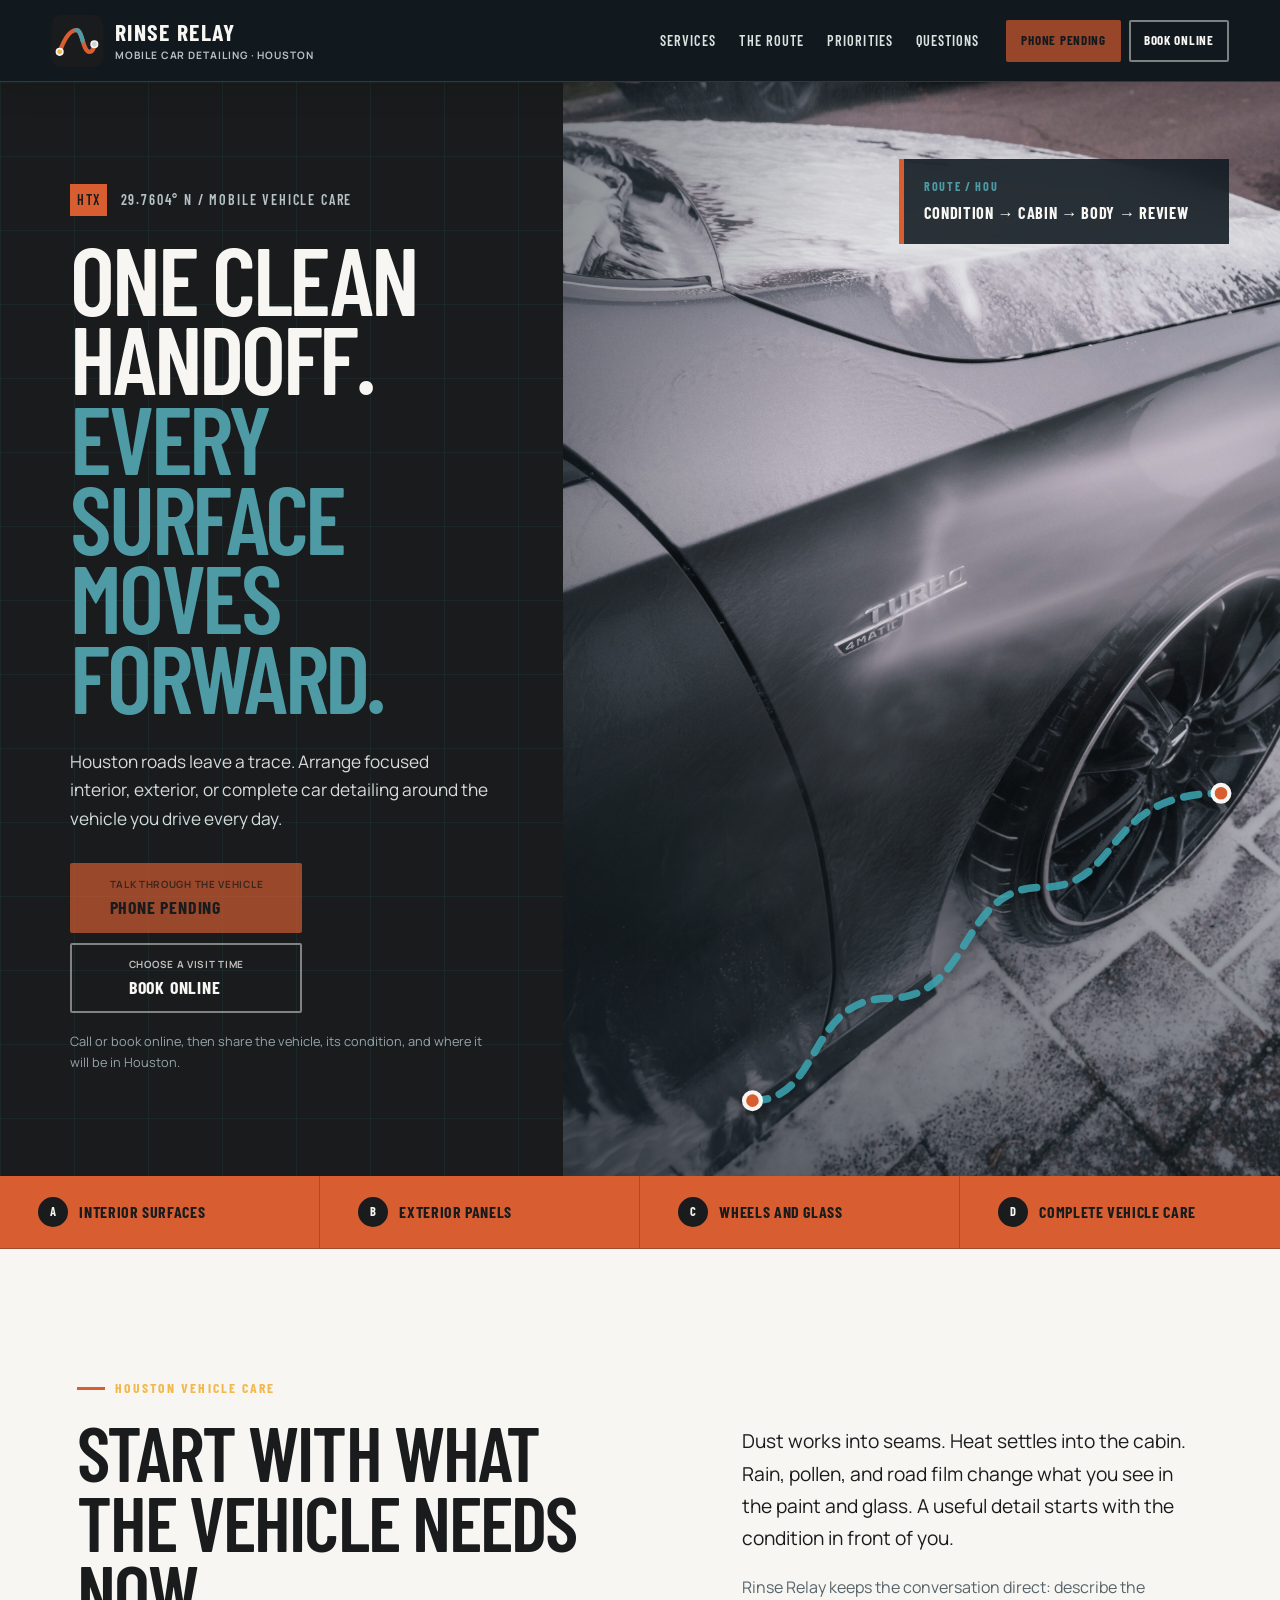
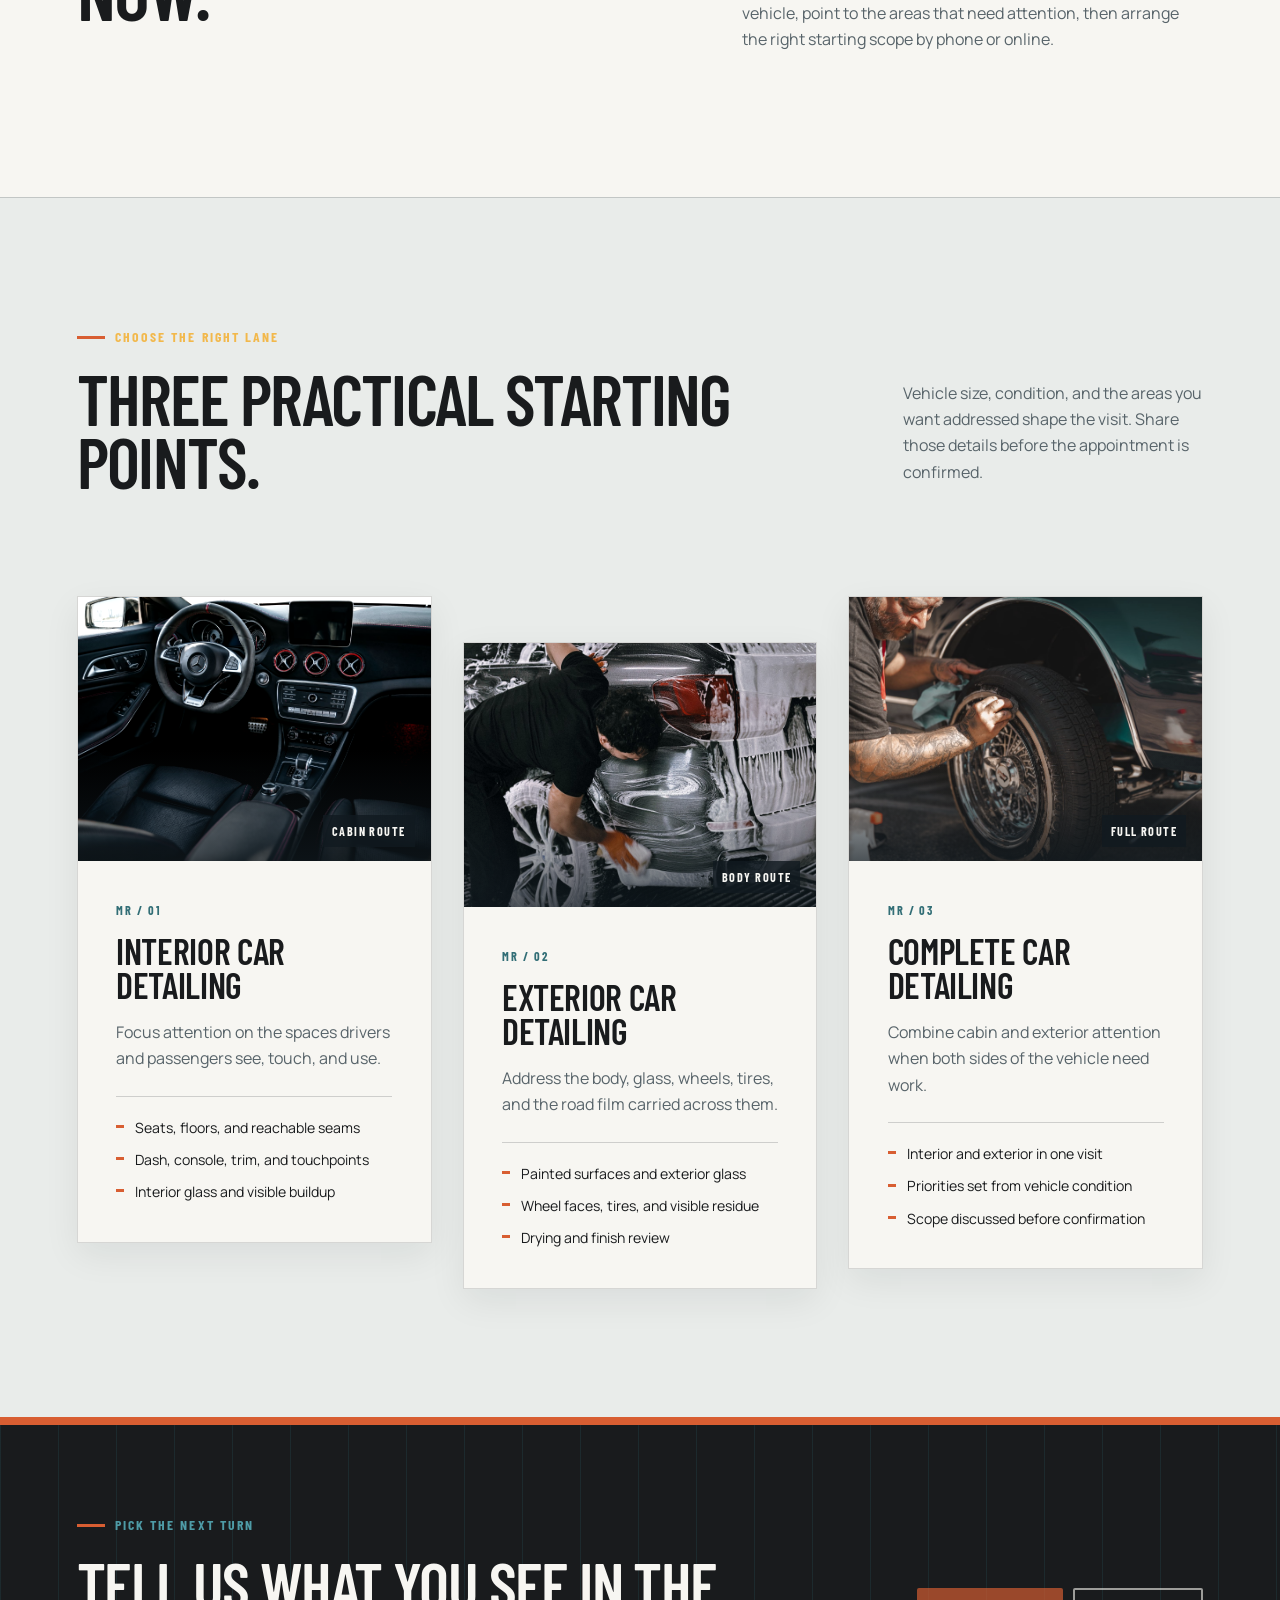
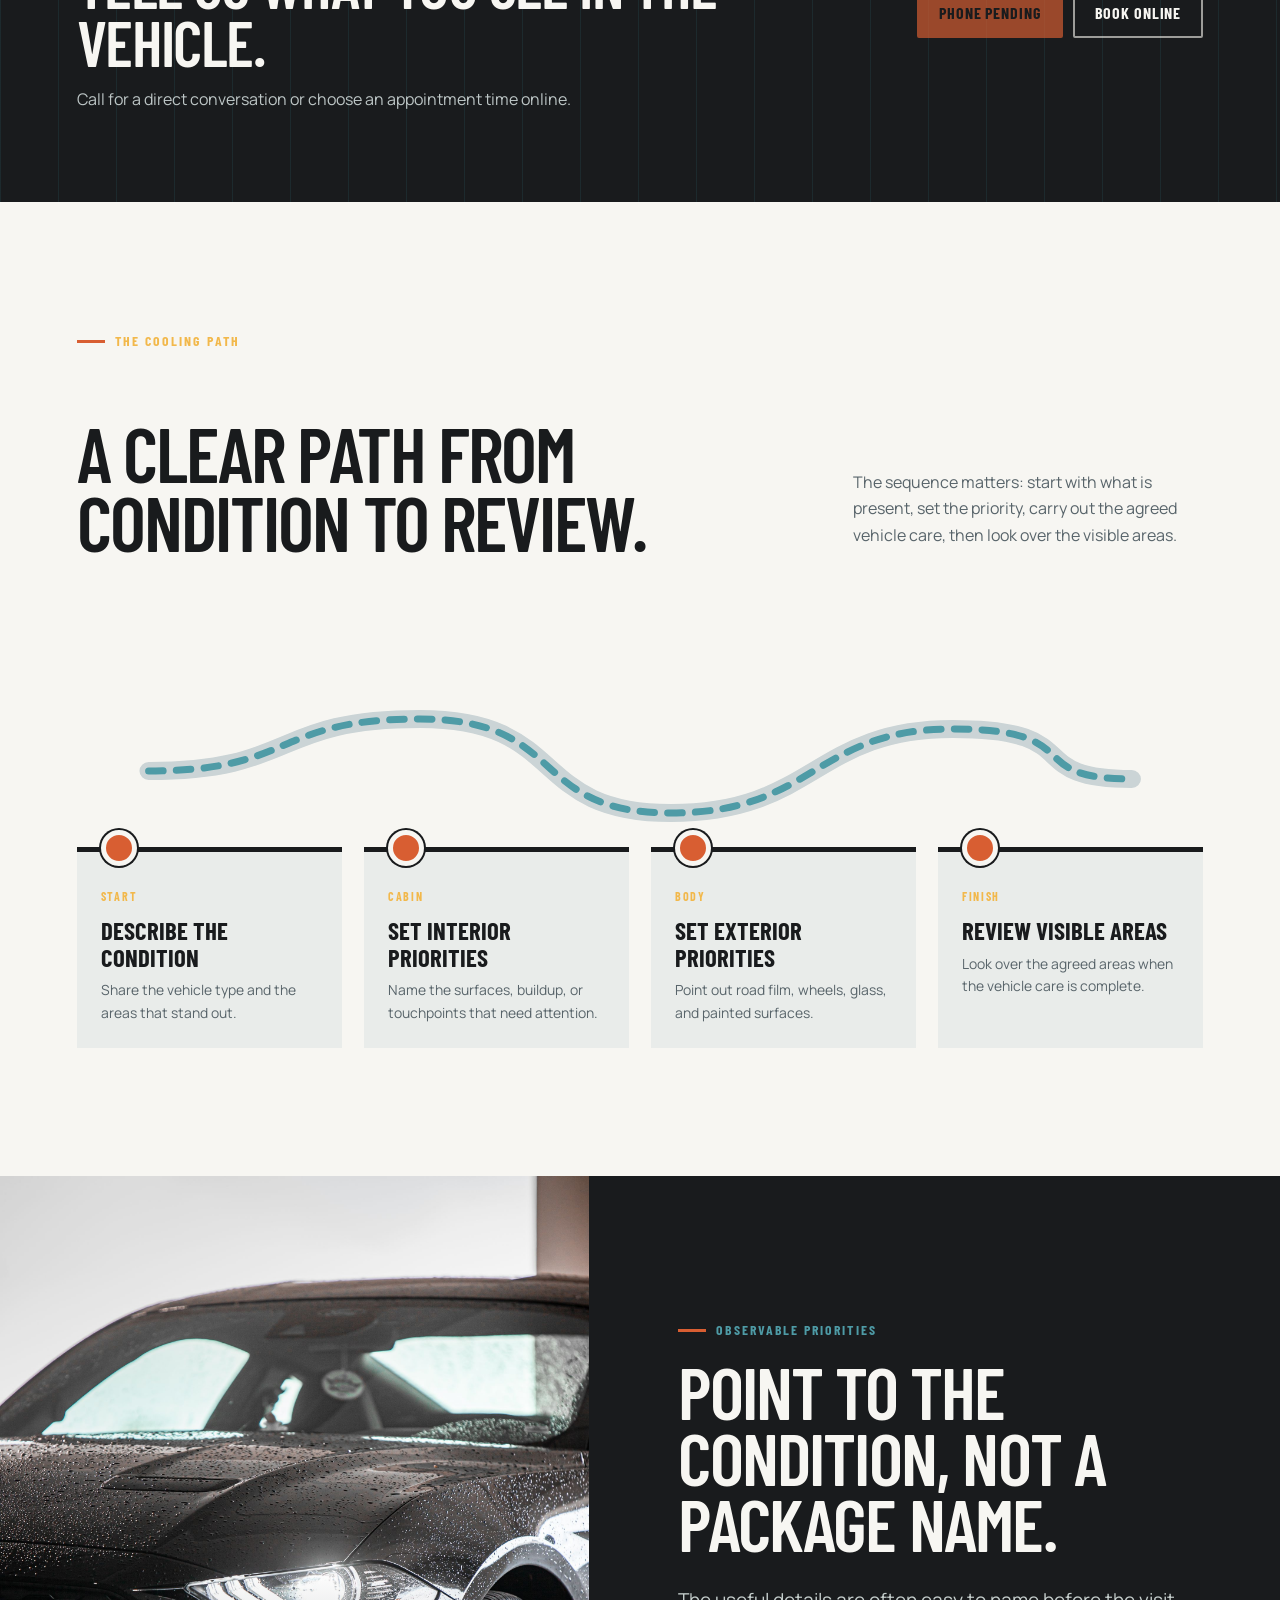
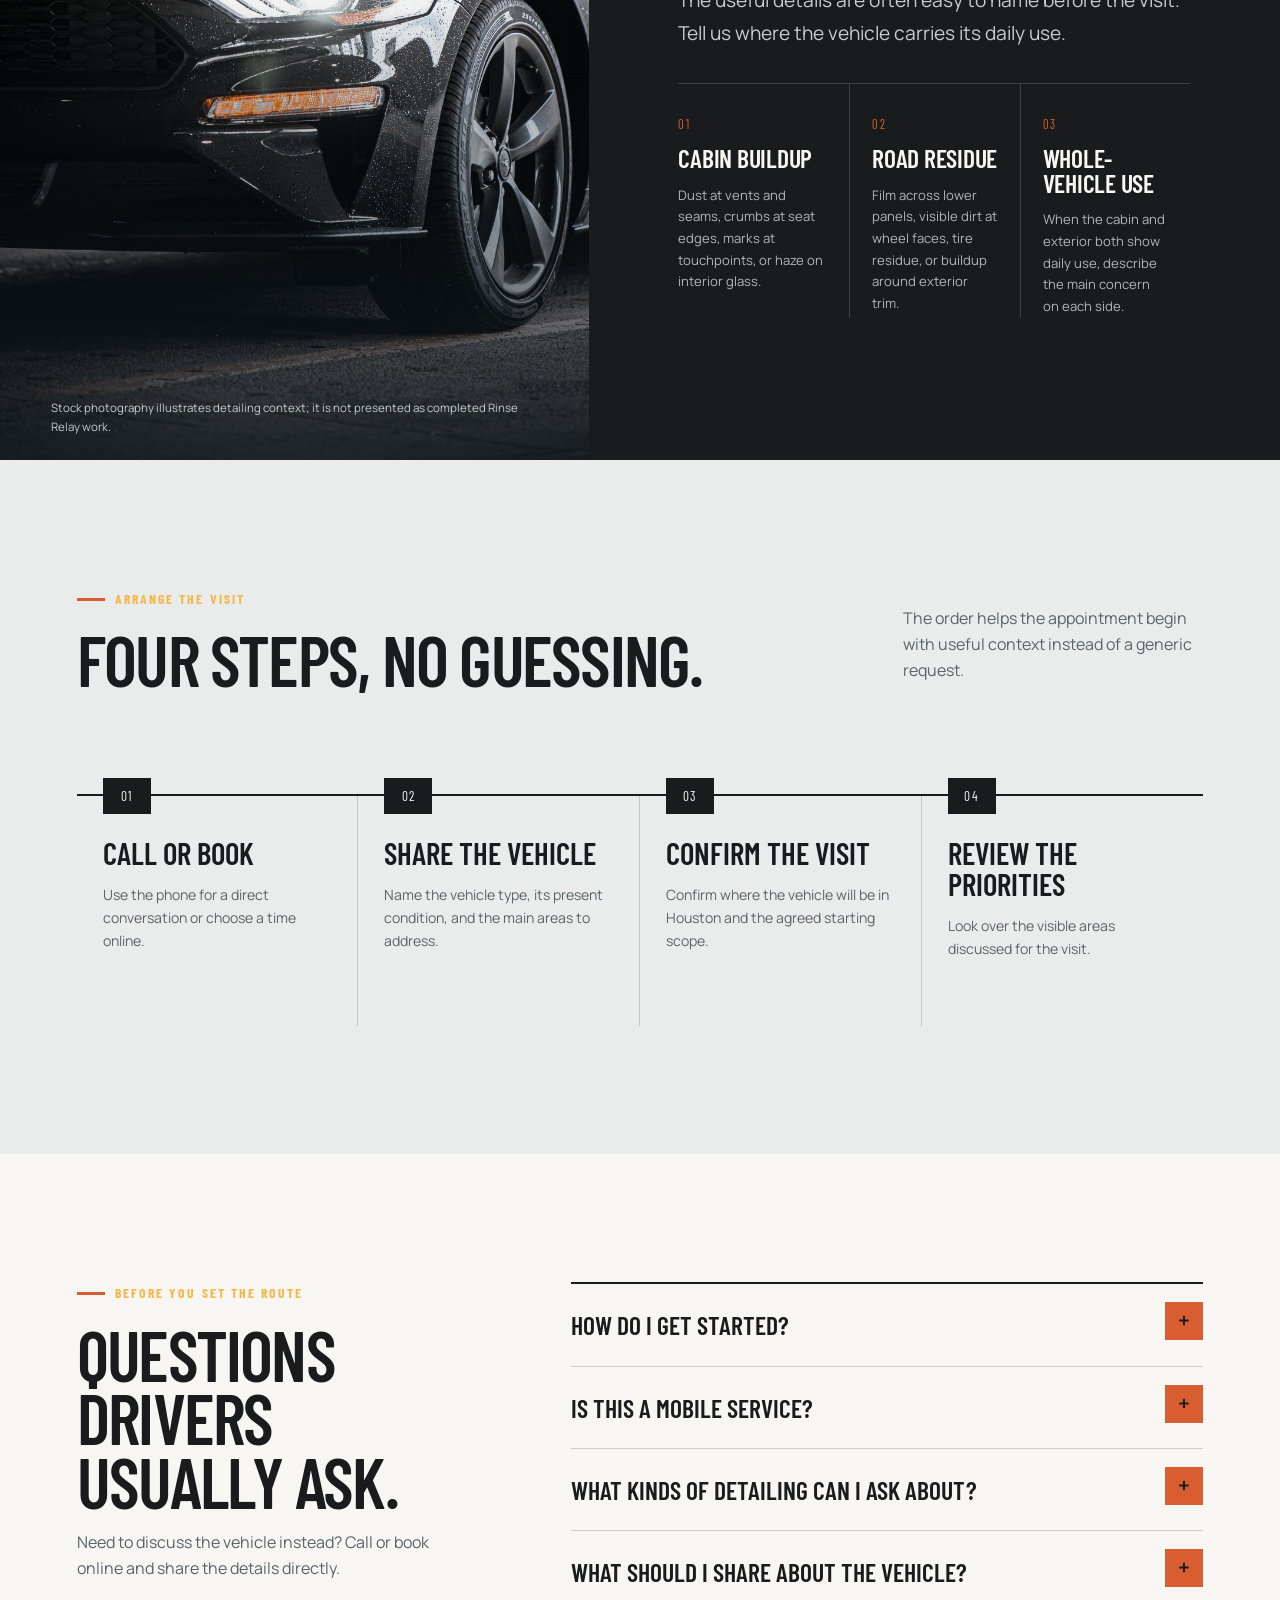
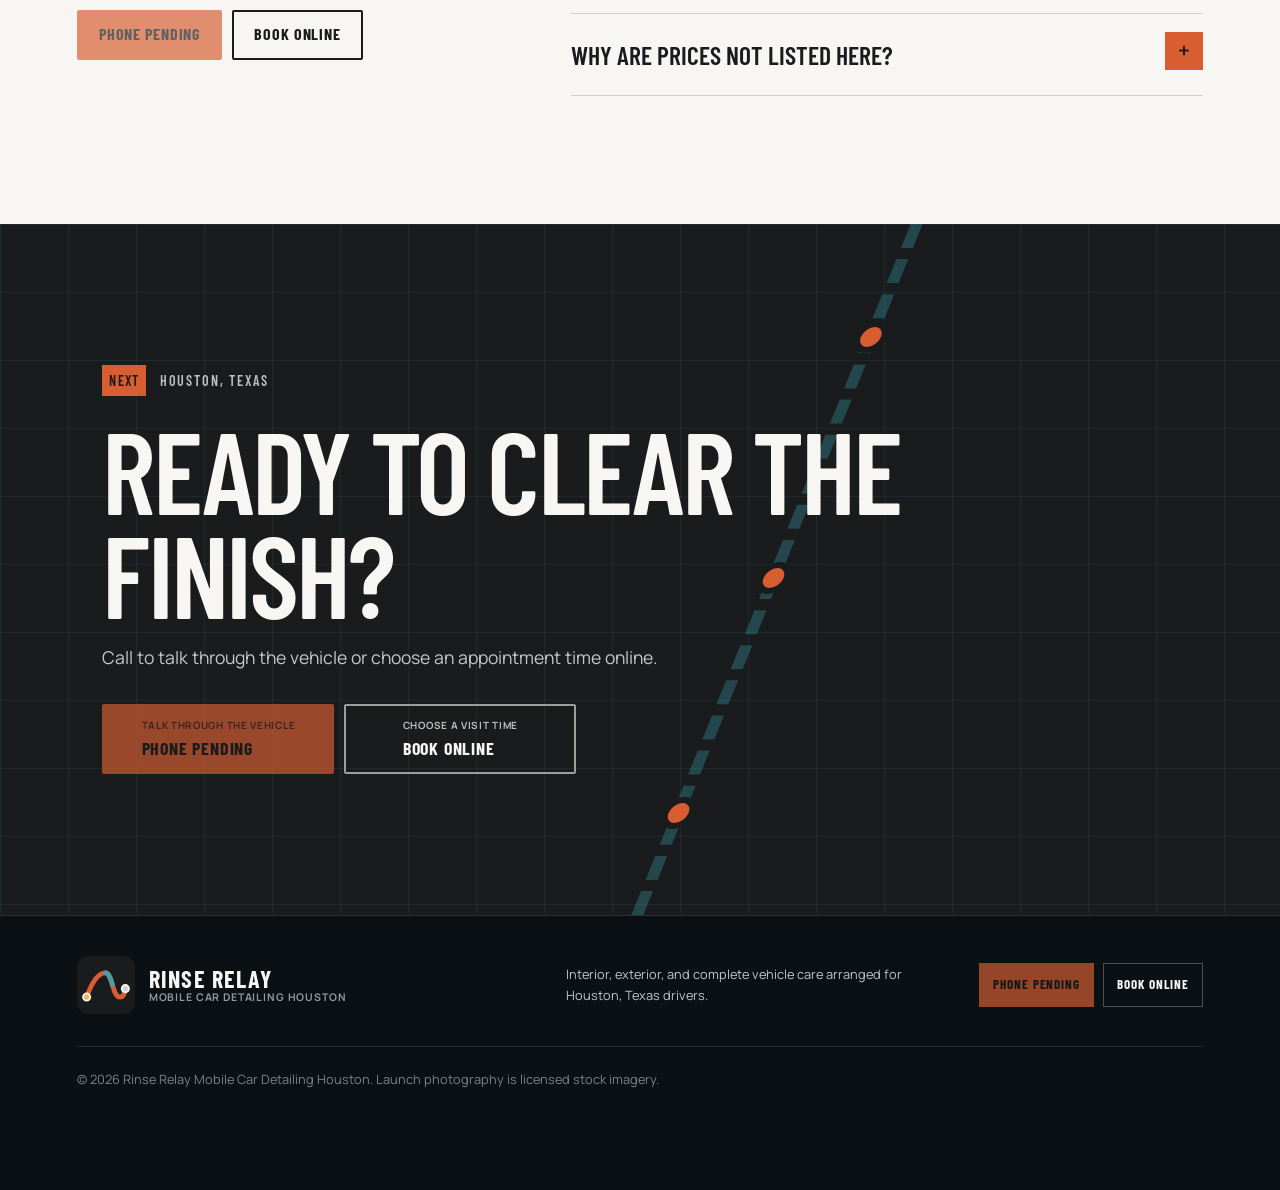
==== index.html @ 6544efab "feat: launch Rinse Relay website" ====
<!doctype html>
<html lang="en">
<head>
  <meta charset="utf-8">
  <meta name="viewport" content="width=device-width, initial-scale=1">
  <title>Rinse Relay Mobile Car Detailing Houston, TX</title>
  <meta name="description" content="Mobile car detailing in Houston, Texas for interior, exterior, and complete vehicle care. Call Rinse Relay or book an appointment online.">
  <meta name="theme-color" content="#191b1d">
  <meta property="og:title" content="Rinse Relay Mobile Car Detailing Houston">
  <meta property="og:description" content="Call or book mobile car detailing for interior, exterior, and complete vehicle care in Houston, Texas.">
  <meta property="og:type" content="website">
  <meta property="og:url" content="https://rinserelay.shop/">
  <meta property="og:image" content="https://rinserelay.shop/assets/hero-route.jpg">
  <link rel="canonical" href="https://rinserelay.shop/">
  <link rel="icon" href="/assets/favicon.svg" type="image/svg+xml">
  <link rel="preconnect" href="https://fonts.googleapis.com">
  <link rel="preconnect" href="https://fonts.gstatic.com" crossorigin>
  <link href="https://fonts.googleapis.com/css2?family=Barlow+Condensed:wght@500;600;700&family=Manrope:wght@400;500;600;700&display=swap" rel="stylesheet">
  <link rel="preload" href="/assets/hero-route.jpg" as="image">
  <link rel="stylesheet" href="/styles.css">
  <script type="application/ld+json">
  {
    "@context": "https://schema.org",
    "@type": "LocalBusiness",
    "name": "Rinse Relay Mobile Car Detailing Houston",
    "url": "https://rinserelay.shop/",
    "description": "Mobile car detailing in Houston, Texas with interior, exterior, and complete vehicle care appointments.",
    "areaServed": {
      "@type": "City",
      "name": "Houston",
      "containedInPlace": {
        "@type": "State",
        "name": "Texas"
      }
    },
    "hasOfferCatalog": {
      "@type": "OfferCatalog",
      "name": "Car detailing services",
      "itemListElement": [
        {"@type": "Offer", "itemOffered": {"@type": "Service", "name": "Interior car detailing"}},
        {"@type": "Offer", "itemOffered": {"@type": "Service", "name": "Exterior car detailing"}},
        {"@type": "Offer", "itemOffered": {"@type": "Service", "name": "Complete car detailing"}}
      ]
    }
  }
  </script>
</head>
<body>
  <a class="skip-link" href="#main">Skip to content</a>

  <header class="site-header" data-header>
    <a class="brand" href="#top" aria-label="Rinse Relay home">
      <img src="/assets/logo.svg" width="52" height="52" alt="">
      <span class="brand-words">
        <strong>Rinse Relay</strong>
        <small>Mobile Car Detailing · Houston</small>
      </span>
    </a>

    <button class="menu-toggle" type="button" aria-expanded="false" aria-controls="site-nav">
      <span class="sr-only">Open menu</span>
      <i></i><i></i><i></i>
    </button>

    <nav class="site-nav" id="site-nav" aria-label="Primary navigation">
      <a href="#services">Services</a>
      <a href="#route">The route</a>
      <a href="#priorities">Priorities</a>
      <a href="#questions">Questions</a>
      <div class="nav-actions">
        <a class="button button-call button-small" href="#contact" aria-disabled="true">Phone pending</a>
        <a class="button button-book button-small" href="https://cal.com/sumitdatta/auto-detail-service">Book online</a>
      </div>
    </nav>
  </header>

  <main id="main">
    <section class="hero" id="top">
      <div class="hero-copy">
        <p class="coordinate"><span>HTX</span> 29.7604° N / Mobile vehicle care</p>
        <h1>One clean handoff. <em>Every surface moves forward.</em></h1>
        <p class="hero-lede">Houston roads leave a trace. Arrange focused interior, exterior, or complete car detailing around the vehicle you drive every day.</p>
        <div class="action-pair hero-actions">
          <a class="button button-call button-large" href="#contact" aria-disabled="true">
            <span>Talk through the vehicle</span>
            <strong>Phone pending</strong>
          </a>
          <a class="button button-book button-large" href="https://cal.com/sumitdatta/auto-detail-service">
            <span>Choose a visit time</span>
            <strong>Book online</strong>
          </a>
        </div>
        <p class="microcopy">Call or book online, then share the vehicle, its condition, and where it will be in Houston.</p>
      </div>

      <div class="hero-image" role="img" aria-label="A vehicle covered in foam during an exterior wash">
        <div class="hero-image-scrim"></div>
        <div class="hero-map-card" aria-hidden="true">
          <span>ROUTE / HOU</span>
          <strong>Condition → Cabin → Body → Review</strong>
        </div>
        <svg class="hero-route-line" viewBox="0 0 700 560" aria-hidden="true">
          <path d="M72 470 C156 470 136 348 235 348 S318 216 416 216 S487 104 630 104"/>
          <circle cx="72" cy="470" r="10"/>
          <circle cx="630" cy="104" r="10"/>
        </svg>
      </div>
    </section>

    <section class="road-strip" aria-label="Service focus">
      <p><span>A</span> Interior surfaces</p>
      <p><span>B</span> Exterior panels</p>
      <p><span>C</span> Wheels and glass</p>
      <p><span>D</span> Complete vehicle care</p>
    </section>

    <section class="section intro" aria-labelledby="intro-title">
      <div class="section-label">Houston vehicle care</div>
      <div class="intro-grid">
        <h2 id="intro-title">Start with what the vehicle needs now.</h2>
        <div class="intro-copy">
          <p class="lead">Dust works into seams. Heat settles into the cabin. Rain, pollen, and road film change what you see in the paint and glass. A useful detail starts with the condition in front of you.</p>
          <p>Rinse Relay keeps the conversation direct: describe the vehicle, point to the areas that need attention, then arrange the right starting scope by phone or online.</p>
        </div>
      </div>
    </section>

    <section class="section services" id="services" aria-labelledby="services-title">
      <div class="section-heading">
        <div>
          <p class="section-kicker">Choose the right lane</p>
          <h2 id="services-title">Three practical starting points.</h2>
        </div>
        <p>Vehicle size, condition, and the areas you want addressed shape the visit. Share those details before the appointment is confirmed.</p>
      </div>

      <div class="service-grid">
        <article class="service-card">
          <div class="service-photo">
            <img src="/assets/service-interior.jpg" alt="A vehicle interior receiving careful surface cleaning" loading="lazy">
            <span>Cabin route</span>
          </div>
          <div class="service-content">
            <p class="service-code">MR / 01</p>
            <h3>Interior car detailing</h3>
            <p>Focus attention on the spaces drivers and passengers see, touch, and use.</p>
            <ul>
              <li>Seats, floors, and reachable seams</li>
              <li>Dash, console, trim, and touchpoints</li>
              <li>Interior glass and visible buildup</li>
            </ul>
          </div>
        </article>

        <article class="service-card service-card-offset">
          <div class="service-photo">
            <img src="/assets/service-foam.jpg" alt="A dark car covered with wash foam" loading="lazy">
            <span>Body route</span>
          </div>
          <div class="service-content">
            <p class="service-code">MR / 02</p>
            <h3>Exterior car detailing</h3>
            <p>Address the body, glass, wheels, tires, and the road film carried across them.</p>
            <ul>
              <li>Painted surfaces and exterior glass</li>
              <li>Wheel faces, tires, and visible residue</li>
              <li>Drying and finish review</li>
            </ul>
          </div>
        </article>

        <article class="service-card">
          <div class="service-photo">
            <img src="/assets/service-wheel.jpg" alt="A vehicle wheel covered with cleaning foam" loading="lazy">
            <span>Full route</span>
          </div>
          <div class="service-content">
            <p class="service-code">MR / 03</p>
            <h3>Complete car detailing</h3>
            <p>Combine cabin and exterior attention when both sides of the vehicle need work.</p>
            <ul>
              <li>Interior and exterior in one visit</li>
              <li>Priorities set from vehicle condition</li>
              <li>Scope discussed before confirmation</li>
            </ul>
          </div>
        </article>
      </div>
    </section>

    <section class="route-callout" aria-label="Contact Rinse Relay">
      <div>
        <p class="section-kicker">Pick the next turn</p>
        <h2>Tell us what you see in the vehicle.</h2>
        <p>Call for a direct conversation or choose an appointment time online.</p>
      </div>
      <div class="action-pair">
        <a class="button button-call" href="#contact" aria-disabled="true">Phone pending</a>
        <a class="button button-book button-book-light" href="https://cal.com/sumitdatta/auto-detail-service">Book online</a>
      </div>
    </section>

    <section class="section route-section" id="route" aria-labelledby="route-title">
      <div class="route-intro">
        <p class="section-kicker">The cooling path</p>
        <h2 id="route-title">A clear path from condition to review.</h2>
        <p>The sequence matters: start with what is present, set the priority, carry out the agreed vehicle care, then look over the visible areas.</p>
      </div>

      <div class="route-map">
        <svg viewBox="0 0 1100 190" preserveAspectRatio="none" aria-hidden="true">
          <path class="route-base" d="M70 100 C215 100 190 48 335 48 S440 142 580 142 S720 58 855 58 S920 108 1030 108"/>
          <path class="route-progress" d="M70 100 C215 100 190 48 335 48 S440 142 580 142 S720 58 855 58 S920 108 1030 108"/>
        </svg>
        <ol class="waypoints">
          <li>
            <span>Start</span>
            <strong>Describe the condition</strong>
            <p>Share the vehicle type and the areas that stand out.</p>
          </li>
          <li>
            <span>Cabin</span>
            <strong>Set interior priorities</strong>
            <p>Name the surfaces, buildup, or touchpoints that need attention.</p>
          </li>
          <li>
            <span>Body</span>
            <strong>Set exterior priorities</strong>
            <p>Point out road film, wheels, glass, and painted surfaces.</p>
          </li>
          <li>
            <span>Finish</span>
            <strong>Review visible areas</strong>
            <p>Look over the agreed areas when the vehicle care is complete.</p>
          </li>
        </ol>
      </div>
    </section>

    <section class="priorities" id="priorities" aria-labelledby="priorities-title">
      <div class="priority-image">
        <img src="/assets/detail-wet-paint.jpg" alt="Water droplets reflecting light on dark vehicle paint" loading="lazy">
        <p>Stock photography illustrates detailing context; it is not presented as completed Rinse Relay work.</p>
      </div>
      <div class="priority-copy">
        <p class="section-kicker">Observable priorities</p>
        <h2 id="priorities-title">Point to the condition, not a package name.</h2>
        <p class="lead">The useful details are often easy to name before the visit. Tell us where the vehicle carries its daily use.</p>
        <div class="priority-list">
          <article>
            <span>01</span>
            <h3>Cabin buildup</h3>
            <p>Dust at vents and seams, crumbs at seat edges, marks at touchpoints, or haze on interior glass.</p>
          </article>
          <article>
            <span>02</span>
            <h3>Road residue</h3>
            <p>Film across lower panels, visible dirt at wheel faces, tire residue, or buildup around exterior trim.</p>
          </article>
          <article>
            <span>03</span>
            <h3>Whole-vehicle use</h3>
            <p>When the cabin and exterior both show daily use, describe the main concern on each side.</p>
          </article>
        </div>
      </div>
    </section>

    <section class="section process" aria-labelledby="process-title">
      <div class="section-heading">
        <div>
          <p class="section-kicker">Arrange the visit</p>
          <h2 id="process-title">Four steps, no guessing.</h2>
        </div>
        <p>The order helps the appointment begin with useful context instead of a generic request.</p>
      </div>
      <ol class="process-grid">
        <li><span>Call or book</span><p>Use the phone for a direct conversation or choose a time online.</p></li>
        <li><span>Share the vehicle</span><p>Name the vehicle type, its present condition, and the main areas to address.</p></li>
        <li><span>Confirm the visit</span><p>Confirm where the vehicle will be in Houston and the agreed starting scope.</p></li>
        <li><span>Review the priorities</span><p>Look over the visible areas discussed for the visit.</p></li>
      </ol>
    </section>

    <section class="section questions" id="questions" aria-labelledby="questions-title">
      <div class="questions-intro">
        <p class="section-kicker">Before you set the route</p>
        <h2 id="questions-title">Questions drivers usually ask.</h2>
        <p>Need to discuss the vehicle instead? Call or book online and share the details directly.</p>
        <div class="action-pair questions-actions">
          <a class="button button-call" href="#contact" aria-disabled="true">Phone pending</a>
          <a class="button button-book button-book-dark" href="https://cal.com/sumitdatta/auto-detail-service">Book online</a>
        </div>
      </div>
      <div class="faq-list">
        <details>
          <summary>How do I get started?</summary>
          <p>Phone pending or book online. Share the vehicle type, its condition, the areas that need attention, and where it will be in Houston.</p>
        </details>
        <details>
          <summary>Is this a mobile service?</summary>
          <p>Yes. Rinse Relay is built around mobile car detailing in Houston. Confirm the location and visit details when you call or book.</p>
        </details>
        <details>
          <summary>What kinds of detailing can I ask about?</summary>
          <p>Start with interior, exterior, or complete car detailing. The vehicle size, condition, and visible priorities help shape the scope.</p>
        </details>
        <details>
          <summary>What should I share about the vehicle?</summary>
          <p>Share the vehicle type, what you can see now, any areas that need focused attention, and where the vehicle will be for the visit.</p>
        </details>
        <details>
          <summary>Why are prices not listed here?</summary>
          <p>Vehicle size, condition, and the requested scope vary. Discuss the vehicle by phone or through the booking path before the visit is confirmed.</p>
        </details>
      </div>
    </section>

    <section class="final-cta" id="contact">
      <div class="final-route-mark" aria-hidden="true">
        <span></span><span></span><span></span>
      </div>
      <p class="coordinate"><span>NEXT</span> Houston, Texas</p>
      <h2>Ready to clear the finish?</h2>
      <p>Call to talk through the vehicle or choose an appointment time online.</p>
      <div class="action-pair final-actions">
        <a class="button button-call button-large" href="#contact" aria-disabled="true">
          <span>Talk through the vehicle</span>
          <strong>Phone pending</strong>
        </a>
        <a class="button button-book button-book-light button-large" href="https://cal.com/sumitdatta/auto-detail-service">
          <span>Choose a visit time</span>
          <strong>Book online</strong>
        </a>
      </div>
    </section>
  </main>

  <footer class="site-footer">
    <div class="footer-brand">
      <img src="/assets/logo.svg" width="58" height="58" alt="">
      <div><strong>Rinse Relay</strong><span>Mobile Car Detailing Houston</span></div>
    </div>
    <p>Interior, exterior, and complete vehicle care arranged for Houston, Texas drivers.</p>
    <div class="footer-actions">
      <a href="#contact" aria-disabled="true">Phone pending</a>
      <a href="https://cal.com/sumitdatta/auto-detail-service">Book online</a>
    </div>
    <p class="footer-fine">© <span data-year>2026</span> Rinse Relay Mobile Car Detailing Houston. Launch photography is licensed stock imagery.</p>
  </footer>

  <div class="mobile-action-bar" aria-label="Contact options">
    <a href="#contact" aria-disabled="true"><span>Call</span><strong>Phone pending</strong></a>
    <a href="https://cal.com/sumitdatta/auto-detail-service"><span>Schedule</span><strong>Book online</strong></a>
  </div>

  <script src="/script.js" defer></script>
</body>
</html>
---- styles.css ----
:root {
  --asphalt: #111a20;
  --asphalt-2: #1b2830;
  --rain: #3ca6b3;
  --rain-deep: #237985;
  --lane: #f5f3ed;
  --concrete: #d6d7d1;
  --concrete-light: #e8e8e2;
  --signal: #f2a900;
  --signal-dark: #b87700;
  --tail: #7a2738;
  --white: #ffffff;
  --ink-muted: #58646a;
  --line: rgba(17, 26, 32, 0.18);
  --header-height: 82px;
  --display: "Barlow Condensed", "Arial Narrow", sans-serif;
  --body: "Manrope", "Trebuchet MS", sans-serif;
  --shadow: 0 32px 80px rgba(17, 26, 32, 0.16);
}

/* Rinse Relay identity layer */
:root {
  --asphalt: #191b1d;
  --asphalt-2: #2c3033;
  --rain: #4e9ba6;
  --rain-deep: #326e76;
  --lane: #f7f6f2;
  --concrete: #cbd4d6;
  --concrete-light: #e9ecea;
  --signal: #d85e32;
  --signal-dark: #a63f20;
  --tail: #f2b84b;
}

a[aria-disabled="true"] {
  pointer-events: none;
  cursor: not-allowed;
  opacity: 0.68;
}

* {
  box-sizing: border-box;
}

html {
  scroll-behavior: smooth;
  scroll-padding-top: calc(var(--header-height) + 18px);
}

body {
  margin: 0;
  overflow-x: hidden;
  background: var(--lane);
  color: var(--asphalt);
  font-family: var(--body);
  font-size: 16px;
  line-height: 1.65;
  -webkit-font-smoothing: antialiased;
}

body.menu-open {
  overflow: hidden;
}

img,
svg {
  display: block;
  max-width: 100%;
}

a {
  color: inherit;
}

button,
summary {
  font: inherit;
}

:focus-visible {
  outline: 3px solid var(--signal);
  outline-offset: 4px;
}

.sr-only {
  position: absolute;
  width: 1px;
  height: 1px;
  padding: 0;
  margin: -1px;
  overflow: hidden;
  clip: rect(0, 0, 0, 0);
  white-space: nowrap;
  border: 0;
}

.skip-link {
  position: fixed;
  z-index: 1000;
  top: 12px;
  left: 12px;
  padding: 10px 16px;
  background: var(--signal);
  color: var(--asphalt);
  font-weight: 800;
  text-decoration: none;
  transform: translateY(-160%);
}

.skip-link:focus {
  transform: translateY(0);
}

.site-header {
  position: fixed;
  z-index: 100;
  inset: 0 0 auto;
  min-height: var(--header-height);
  display: flex;
  align-items: center;
  justify-content: space-between;
  gap: 24px;
  padding: 12px clamp(20px, 4vw, 68px);
  color: var(--lane);
  background: rgba(17, 26, 32, 0.96);
  border-bottom: 1px solid rgba(245, 243, 237, 0.14);
  box-shadow: 0 8px 30px rgba(0, 0, 0, 0.12);
  backdrop-filter: blur(18px);
  transition: background 180ms ease, box-shadow 180ms ease;
}

.site-header.is-scrolled {
  background: rgba(17, 26, 32, 0.985);
  box-shadow: 0 12px 34px rgba(0, 0, 0, 0.24);
}

.brand {
  display: inline-flex;
  align-items: center;
  gap: 12px;
  min-width: 0;
  color: var(--lane);
  text-decoration: none;
}

.brand img {
  flex: 0 0 auto;
}

.brand-words {
  display: grid;
  line-height: 1.05;
}

.brand-words strong {
  font-family: var(--display);
  font-size: 1.48rem;
  font-weight: 700;
  letter-spacing: 0.055em;
  text-transform: uppercase;
}

.brand-words small {
  margin-top: 5px;
  color: #b7c0c3;
  font-size: 0.64rem;
  font-weight: 700;
  letter-spacing: 0.09em;
  text-transform: uppercase;
}

.site-nav {
  display: flex;
  align-items: center;
  gap: clamp(15px, 1.8vw, 28px);
}

.site-nav > a {
  color: #dce1df;
  font-family: var(--display);
  font-size: 0.89rem;
  font-weight: 600;
  letter-spacing: 0.075em;
  text-decoration: none;
  text-transform: uppercase;
}

.site-nav > a:hover {
  color: var(--signal);
}

.nav-actions {
  display: flex;
  gap: 8px;
  margin-left: 4px;
}

.menu-toggle {
  display: none;
  width: 46px;
  height: 46px;
  padding: 10px;
  color: var(--lane);
  background: transparent;
  border: 1px solid rgba(245, 243, 237, 0.25);
  cursor: pointer;
}

.menu-toggle i {
  display: block;
  height: 2px;
  margin: 5px 0;
  background: currentColor;
  transition: transform 180ms ease, opacity 180ms ease;
}

.menu-toggle[aria-expanded="true"] i:nth-of-type(1) {
  transform: translateY(7px) rotate(45deg);
}

.menu-toggle[aria-expanded="true"] i:nth-of-type(2) {
  opacity: 0;
}

.menu-toggle[aria-expanded="true"] i:nth-of-type(3) {
  transform: translateY(-7px) rotate(-45deg);
}

.button {
  display: inline-flex;
  align-items: center;
  justify-content: center;
  min-height: 50px;
  padding: 13px 20px;
  border: 2px solid transparent;
  border-radius: 2px;
  font-family: var(--display);
  font-size: 1rem;
  font-weight: 700;
  letter-spacing: 0.055em;
  line-height: 1.15;
  text-align: center;
  text-decoration: none;
  text-transform: uppercase;
  transition: transform 180ms ease, background 180ms ease, border-color 180ms ease, color 180ms ease;
}

.button:hover {
  transform: translateY(-2px);
}

.button-small {
  min-height: 42px;
  padding: 10px 13px;
  font-size: 0.82rem;
}

.button-large {
  min-width: 232px;
  min-height: 70px;
  display: grid;
  justify-items: start;
  gap: 4px;
  padding: 13px 20px;
  text-align: left;
}

.button-large span {
  font-family: var(--body);
  font-size: 0.62rem;
  font-weight: 700;
  letter-spacing: 0.07em;
  opacity: 0.74;
  text-transform: uppercase;
}

.button-large strong {
  font-family: var(--display);
  font-size: 1.12rem;
  letter-spacing: 0.045em;
}

.button-call {
  color: var(--asphalt);
  background: var(--signal);
  border-color: var(--signal);
}

.button-call:hover {
  background: #ffc33d;
  border-color: #ffc33d;
}

.button-book {
  color: var(--lane);
  background: transparent;
  border-color: rgba(245, 243, 237, 0.48);
}

.button-book:hover {
  color: var(--white);
  border-color: var(--rain);
  background: rgba(60, 166, 179, 0.16);
}

.button-book-light {
  color: var(--lane);
  border-color: rgba(245, 243, 237, 0.6);
}

.button-book-dark {
  color: var(--asphalt);
  border-color: var(--asphalt);
}

.button-book-dark:hover {
  color: var(--asphalt);
  background: rgba(60, 166, 179, 0.12);
  border-color: var(--rain-deep);
}

.action-pair {
  display: flex;
  flex-wrap: wrap;
  gap: 10px;
}

.hero {
  min-height: 720px;
  display: grid;
  grid-template-columns: minmax(0, 0.88fr) minmax(0, 1.12fr);
  padding-top: var(--header-height);
  background: var(--asphalt);
  color: var(--lane);
}

.hero-copy {
  position: relative;
  z-index: 2;
  display: flex;
  flex-direction: column;
  justify-content: center;
  padding: clamp(68px, 8vw, 132px) clamp(28px, 5.5vw, 96px);
  background:
    linear-gradient(90deg, rgba(60, 166, 179, 0.08) 1px, transparent 1px) 0 0 / 74px 74px,
    linear-gradient(rgba(60, 166, 179, 0.08) 1px, transparent 1px) 0 0 / 74px 74px,
    var(--asphalt);
}

.coordinate {
  margin: 0 0 22px;
  color: #b6c2c4;
  font-family: var(--display);
  font-size: 0.88rem;
  font-weight: 600;
  letter-spacing: 0.13em;
  text-transform: uppercase;
}

.coordinate span {
  display: inline-block;
  margin-right: 9px;
  padding: 4px 7px;
  color: var(--asphalt);
  background: var(--signal);
  letter-spacing: 0.08em;
}

.hero h1 {
  max-width: 760px;
  margin: 0;
  font-family: var(--display);
  font-size: clamp(4.6rem, 7.5vw, 8.8rem);
  font-weight: 600;
  letter-spacing: -0.035em;
  line-height: 0.83;
  text-transform: uppercase;
}

.hero h1 em {
  display: block;
  color: var(--rain);
  font-style: normal;
}

.hero-lede {
  max-width: 650px;
  margin: 32px 0 28px;
  color: #d6dcda;
  font-size: clamp(1.05rem, 1.35vw, 1.3rem);
  line-height: 1.65;
}

.hero-actions {
  margin-top: 2px;
}

.microcopy {
  max-width: 610px;
  margin: 18px 0 0;
  color: #97a4a7;
  font-size: 0.8rem;
}

.hero-image {
  position: relative;
  min-height: 640px;
  overflow: hidden;
  background: #17191a url("/assets/hero-route.jpg") center 62% / cover no-repeat;
}

.hero-image-scrim {
  position: absolute;
  inset: 0;
  background:
    linear-gradient(90deg, rgba(17, 26, 32, 0.4), transparent 38%),
    linear-gradient(180deg, rgba(17, 26, 32, 0.2), transparent 36%, rgba(17, 26, 32, 0.62));
}

.hero-map-card {
  position: absolute;
  z-index: 2;
  top: clamp(38px, 6vw, 92px);
  right: clamp(24px, 4vw, 68px);
  width: min(330px, calc(100% - 48px));
  padding: 17px 20px;
  color: var(--lane);
  background: rgba(17, 26, 32, 0.88);
  border-left: 5px solid var(--signal);
  backdrop-filter: blur(12px);
}

.hero-map-card span {
  display: block;
  margin-bottom: 4px;
  color: var(--rain);
  font-family: var(--display);
  font-size: 0.76rem;
  font-weight: 700;
  letter-spacing: 0.14em;
}

.hero-map-card strong {
  font-family: var(--display);
  font-size: 1.02rem;
  letter-spacing: 0.04em;
  text-transform: uppercase;
}

.hero-route-line {
  position: absolute;
  z-index: 2;
  inset: auto 0 0 auto;
  width: min(82%, 760px);
  height: auto;
  filter: drop-shadow(0 2px 6px rgba(0, 0, 0, 0.45));
}

.hero-route-line path {
  fill: none;
  stroke: rgba(60, 166, 179, 0.86);
  stroke-width: 9;
  stroke-linecap: round;
  stroke-dasharray: 18 15;
}

.hero-route-line circle {
  fill: var(--signal);
  stroke: var(--lane);
  stroke-width: 5;
}

.road-strip {
  display: grid;
  grid-template-columns: repeat(4, 1fr);
  background: var(--signal);
  border-bottom: 1px solid rgba(17, 26, 32, 0.28);
}

.road-strip p {
  display: flex;
  align-items: center;
  gap: 11px;
  min-height: 72px;
  margin: 0;
  padding: 15px clamp(18px, 3vw, 42px);
  border-right: 1px solid rgba(17, 26, 32, 0.25);
  font-family: var(--display);
  font-size: 1rem;
  font-weight: 700;
  letter-spacing: 0.04em;
  text-transform: uppercase;
}

.road-strip p:last-child {
  border-right: 0;
}

.road-strip span {
  display: inline-grid;
  width: 30px;
  height: 30px;
  place-items: center;
  color: var(--lane);
  background: var(--asphalt);
  border-radius: 50%;
  font-size: 0.78rem;
}

.section {
  padding: clamp(86px, 10vw, 156px) clamp(24px, 6vw, 104px);
}

.section-label,
.section-kicker {
  margin: 0 0 18px;
  color: var(--tail);
  font-family: var(--display);
  font-size: 0.86rem;
  font-weight: 700;
  letter-spacing: 0.15em;
  text-transform: uppercase;
}

.section-kicker::before,
.section-label::before {
  content: "";
  display: inline-block;
  width: 28px;
  height: 3px;
  margin: 0 10px 3px 0;
  background: var(--signal);
}

.intro {
  background: var(--lane);
}

.intro-grid {
  display: grid;
  grid-template-columns: minmax(0, 1.1fr) minmax(360px, 0.9fr);
  gap: clamp(42px, 8vw, 132px);
  align-items: start;
}

.intro h2,
.section-heading h2,
.route-intro h2,
.priority-copy h2,
.questions-intro h2,
.final-cta h2,
.route-callout h2 {
  margin: 0;
  font-family: var(--display);
  font-size: clamp(3.4rem, 6vw, 7rem);
  font-weight: 600;
  letter-spacing: -0.025em;
  line-height: 0.9;
  text-transform: uppercase;
}

.intro-copy {
  padding-top: 8px;
}

.lead {
  margin-top: 0;
  font-size: clamp(1.15rem, 1.5vw, 1.38rem);
  line-height: 1.68;
}

.intro-copy p:last-child {
  color: var(--ink-muted);
}

.services {
  background: var(--concrete-light);
  border-top: 1px solid var(--line);
}

.section-heading {
  display: grid;
  grid-template-columns: minmax(0, 1.45fr) minmax(300px, 0.55fr);
  gap: clamp(40px, 7vw, 112px);
  align-items: end;
  margin-bottom: clamp(54px, 8vw, 104px);
}

.section-heading h2 {
  font-size: clamp(3.4rem, 5.5vw, 6.7rem);
}

.section-heading > p {
  margin: 0 0 8px;
  color: var(--ink-muted);
}

.service-grid {
  display: grid;
  grid-template-columns: repeat(3, minmax(0, 1fr));
  gap: clamp(18px, 2.4vw, 38px);
  align-items: start;
}

.service-card {
  min-width: 0;
  background: var(--lane);
  border: 1px solid rgba(17, 26, 32, 0.14);
  box-shadow: 0 12px 34px rgba(17, 26, 32, 0.07);
}

.service-card-offset {
  margin-top: 46px;
}

.service-photo {
  position: relative;
  aspect-ratio: 4 / 3;
  overflow: hidden;
  background: var(--asphalt-2);
}

.service-photo::after {
  content: "";
  position: absolute;
  inset: 0;
  background: linear-gradient(180deg, transparent 58%, rgba(17, 26, 32, 0.72));
}

.service-photo img {
  width: 100%;
  height: 100%;
  object-fit: cover;
  filter: saturate(0.82) contrast(1.06);
  transition: transform 450ms ease;
}

.service-card:hover .service-photo img {
  transform: scale(1.025);
}

.service-photo span {
  position: absolute;
  z-index: 2;
  right: 16px;
  bottom: 14px;
  padding: 6px 9px;
  color: var(--lane);
  background: rgba(17, 26, 32, 0.8);
  font-family: var(--display);
  font-size: 0.76rem;
  font-weight: 700;
  letter-spacing: 0.12em;
  text-transform: uppercase;
}

.service-content {
  padding: clamp(24px, 3vw, 42px);
}

.service-code {
  margin: 0 0 14px;
  color: var(--rain-deep);
  font-family: var(--display);
  font-size: 0.77rem;
  font-weight: 700;
  letter-spacing: 0.16em;
}

.service-content h3,
.priority-list h3 {
  margin: 0 0 14px;
  font-family: var(--display);
  font-size: clamp(2rem, 2.8vw, 3rem);
  font-weight: 600;
  letter-spacing: -0.01em;
  line-height: 0.96;
  text-transform: uppercase;
}

.service-content > p:not(.service-code) {
  color: var(--ink-muted);
}

.service-content ul {
  display: grid;
  gap: 9px;
  margin: 24px 0 0;
  padding: 19px 0 0;
  border-top: 1px solid var(--line);
  list-style: none;
}

.service-content li {
  position: relative;
  padding-left: 19px;
  font-size: 0.88rem;
}

.service-content li::before {
  content: "";
  position: absolute;
  top: 0.66em;
  left: 0;
  width: 8px;
  height: 3px;
  background: var(--signal);
}

.route-callout {
  display: grid;
  grid-template-columns: minmax(0, 1fr) auto;
  gap: 42px;
  align-items: center;
  padding: clamp(62px, 7vw, 92px) clamp(24px, 6vw, 104px);
  color: var(--lane);
  background:
    linear-gradient(90deg, rgba(60, 166, 179, 0.11) 1px, transparent 1px) 0 0 / 58px 58px,
    var(--asphalt);
  border-top: 8px solid var(--signal);
}

.route-callout h2 {
  max-width: 850px;
  font-size: clamp(3.2rem, 5vw, 6rem);
}

.route-callout .section-kicker {
  color: var(--rain);
}

.route-callout p:not(.section-kicker) {
  margin-bottom: 0;
  color: #bdc6c6;
}

.route-callout .action-pair {
  justify-content: flex-end;
}

.route-section {
  background: var(--lane);
}

.route-intro {
  display: grid;
  grid-template-columns: minmax(0, 1.1fr) minmax(300px, 0.55fr);
  gap: clamp(34px, 6vw, 94px);
  align-items: end;
}

.route-intro .section-kicker {
  grid-column: 1 / -1;
  margin-bottom: -12px;
}

.route-intro > p:last-child {
  margin: 0 0 8px;
  color: var(--ink-muted);
}

.route-map {
  position: relative;
  margin-top: clamp(76px, 9vw, 126px);
  padding-top: 176px;
}

.route-map > svg {
  position: absolute;
  top: 0;
  left: 0;
  width: 100%;
  height: 190px;
  overflow: visible;
}

.route-base,
.route-progress {
  fill: none;
  stroke-linecap: round;
  stroke-linejoin: round;
}

.route-base {
  stroke: var(--concrete);
  stroke-width: 18;
}

.route-progress {
  stroke: var(--rain);
  stroke-width: 7;
  stroke-dasharray: 14 13;
}

.waypoints {
  display: grid;
  grid-template-columns: repeat(4, minmax(0, 1fr));
  gap: 22px;
  margin: 0;
  padding: 0;
  list-style: none;
}

.waypoints li {
  position: relative;
  padding: 30px 24px 24px;
  background: var(--concrete-light);
  border-top: 5px solid var(--asphalt);
}

.waypoints li::before {
  content: "";
  position: absolute;
  top: -22px;
  left: 24px;
  width: 26px;
  height: 26px;
  background: var(--signal);
  border: 5px solid var(--lane);
  border-radius: 50%;
  box-shadow: 0 0 0 2px var(--asphalt);
}

.waypoints span {
  color: var(--tail);
  font-family: var(--display);
  font-size: 0.75rem;
  font-weight: 700;
  letter-spacing: 0.14em;
  text-transform: uppercase;
}

.waypoints strong {
  display: block;
  margin: 9px 0;
  font-family: var(--display);
  font-size: 1.55rem;
  line-height: 1.05;
  text-transform: uppercase;
}

.waypoints p {
  margin: 0;
  color: var(--ink-muted);
  font-size: 0.87rem;
}

.priorities {
  display: grid;
  grid-template-columns: minmax(0, 0.92fr) minmax(0, 1.08fr);
  min-height: 760px;
  color: var(--lane);
  background: var(--asphalt);
}

.priority-image {
  position: relative;
  min-height: 620px;
  overflow: hidden;
}

.priority-image::after {
  content: "";
  position: absolute;
  inset: 0;
  background: linear-gradient(180deg, transparent 45%, rgba(17, 26, 32, 0.86));
}

.priority-image img {
  width: 100%;
  height: 100%;
  object-fit: cover;
}

.priority-image p {
  position: absolute;
  z-index: 2;
  right: clamp(22px, 4vw, 60px);
  bottom: 24px;
  left: clamp(22px, 4vw, 60px);
  margin: 0;
  color: #c5cccc;
  font-size: 0.72rem;
}

.priority-copy {
  display: flex;
  flex-direction: column;
  justify-content: center;
  padding: clamp(74px, 9vw, 136px) clamp(30px, 7vw, 116px);
}

.priority-copy .section-kicker {
  color: var(--rain);
}

.priority-copy h2 {
  font-size: clamp(3.6rem, 5.7vw, 6.8rem);
}

.priority-copy > .lead {
  max-width: 760px;
  margin: 28px 0 34px;
  color: #c5cecc;
}

.priority-list {
  display: grid;
  grid-template-columns: repeat(3, minmax(0, 1fr));
  border-top: 1px solid rgba(245, 243, 237, 0.18);
}

.priority-list article {
  padding: 26px 22px 0 0;
}

.priority-list article + article {
  padding-left: 22px;
  border-left: 1px solid rgba(245, 243, 237, 0.18);
}

.priority-list span {
  color: var(--signal);
  font-family: var(--display);
  font-size: 0.78rem;
  letter-spacing: 0.14em;
}

.priority-list h3 {
  margin-top: 10px;
  font-size: 1.6rem;
}

.priority-list p {
  margin-bottom: 0;
  color: #aeb8b8;
  font-size: 0.82rem;
}

.process {
  background: var(--concrete-light);
}

.process-grid {
  display: grid;
  grid-template-columns: repeat(4, minmax(0, 1fr));
  margin: 0;
  padding: 0;
  border-top: 2px solid var(--asphalt);
  list-style: none;
  counter-reset: route-step;
}

.process-grid li {
  position: relative;
  min-height: 230px;
  padding: 42px 26px 24px;
  border-right: 1px solid var(--line);
  counter-increment: route-step;
}

.process-grid li:last-child {
  border-right: 0;
}

.process-grid li::before {
  content: counter(route-step, decimal-leading-zero);
  position: absolute;
  top: -18px;
  left: 26px;
  display: grid;
  min-width: 48px;
  height: 36px;
  place-items: center;
  color: var(--lane);
  background: var(--asphalt);
  font-family: var(--display);
  font-size: 0.84rem;
  letter-spacing: 0.1em;
}

.process-grid span {
  display: block;
  font-family: var(--display);
  font-size: clamp(1.8rem, 2.4vw, 2.7rem);
  font-weight: 600;
  line-height: 1;
  text-transform: uppercase;
}

.process-grid p {
  color: var(--ink-muted);
  font-size: 0.88rem;
}

.questions {
  display: grid;
  grid-template-columns: minmax(0, 0.75fr) minmax(0, 1.25fr);
  gap: clamp(50px, 9vw, 150px);
  background: var(--lane);
}

.questions-intro {
  align-self: start;
}

.questions-intro h2 {
  font-size: clamp(3.5rem, 5.5vw, 6.4rem);
}

.questions-intro > p:not(.section-kicker) {
  color: var(--ink-muted);
}

.questions-actions {
  margin-top: 28px;
}

.faq-list {
  border-top: 2px solid var(--asphalt);
}

.faq-list details {
  border-bottom: 1px solid var(--line);
}

.faq-list summary {
  position: relative;
  padding: 26px 54px 26px 0;
  font-family: var(--display);
  font-size: clamp(1.45rem, 2vw, 2.05rem);
  font-weight: 600;
  line-height: 1.15;
  text-transform: uppercase;
  cursor: pointer;
  list-style: none;
}

.faq-list summary::-webkit-details-marker {
  display: none;
}

.faq-list summary::after {
  content: "+";
  position: absolute;
  top: 18px;
  right: 0;
  display: grid;
  width: 38px;
  height: 38px;
  place-items: center;
  color: var(--asphalt);
  background: var(--signal);
  font-family: var(--body);
  font-size: 1.3rem;
  font-weight: 700;
}

.faq-list details[open] summary::after {
  content: "–";
}

.faq-list details p {
  max-width: 760px;
  margin: -4px 0 27px;
  padding-right: 54px;
  color: var(--ink-muted);
}

.final-cta {
  position: relative;
  overflow: hidden;
  padding: clamp(92px, 11vw, 170px) clamp(24px, 8vw, 140px);
  color: var(--lane);
  background:
    linear-gradient(90deg, rgba(60, 166, 179, 0.11) 1px, transparent 1px) 0 0 / 68px 68px,
    linear-gradient(rgba(60, 166, 179, 0.11) 1px, transparent 1px) 0 0 / 68px 68px,
    var(--asphalt);
}

.final-cta h2 {
  position: relative;
  z-index: 2;
  max-width: 980px;
  font-size: clamp(4.5rem, 9vw, 10.5rem);
}

.final-cta > p:not(.coordinate) {
  position: relative;
  z-index: 2;
  max-width: 660px;
  color: #c2cac9;
  font-size: 1.1rem;
}

.final-actions {
  position: relative;
  z-index: 2;
  margin-top: 32px;
}

.final-route-mark {
  position: absolute;
  z-index: 1;
  top: 0;
  right: -80px;
  width: 46%;
  height: 100%;
  border-left: 12px dashed rgba(60, 166, 179, 0.32);
  transform: skewX(-22deg);
}

.final-route-mark span {
  position: absolute;
  left: -22px;
  width: 32px;
  height: 32px;
  background: var(--signal);
  border: 6px solid var(--asphalt);
  border-radius: 50%;
}

.final-route-mark span:nth-child(1) { top: 14%; }
.final-route-mark span:nth-child(2) { top: 49%; }
.final-route-mark span:nth-child(3) { top: 83%; }

.site-footer {
  display: grid;
  grid-template-columns: 1.2fr 1fr auto;
  gap: 32px;
  align-items: center;
  padding: 40px clamp(24px, 6vw, 104px) 100px;
  color: #c1c8c7;
  background: #0a1014;
  border-top: 1px solid rgba(245, 243, 237, 0.14);
}

.footer-brand {
  display: flex;
  align-items: center;
  gap: 14px;
}

.footer-brand div {
  display: grid;
  line-height: 1.1;
}

.footer-brand strong {
  color: var(--lane);
  font-family: var(--display);
  font-size: 1.5rem;
  letter-spacing: 0.05em;
  text-transform: uppercase;
}

.footer-brand span {
  color: #8f9b9e;
  font-size: 0.66rem;
  font-weight: 700;
  letter-spacing: 0.08em;
  text-transform: uppercase;
}

.site-footer > p {
  margin: 0;
  font-size: 0.8rem;
}

.footer-actions {
  display: flex;
  gap: 9px;
}

.footer-actions a {
  padding: 10px 13px;
  color: var(--lane);
  border: 1px solid rgba(245, 243, 237, 0.28);
  font-family: var(--display);
  font-size: 0.82rem;
  font-weight: 700;
  letter-spacing: 0.07em;
  text-decoration: none;
  text-transform: uppercase;
}

.footer-actions a:first-child {
  color: var(--asphalt);
  background: var(--signal);
  border-color: var(--signal);
}

.footer-fine {
  grid-column: 1 / -1;
  padding-top: 22px;
  border-top: 1px solid rgba(245, 243, 237, 0.12);
  color: #778589;
}

.mobile-action-bar {
  display: none;
}

@media (max-width: 1180px) {
  .site-nav > a {
    display: none;
  }

  .hero {
    grid-template-columns: minmax(0, 0.98fr) minmax(0, 1.02fr);
  }

  .hero h1 {
    font-size: clamp(4.4rem, 8.4vw, 7.2rem);
  }

  .service-grid {
    gap: 18px;
  }

  .service-content {
    padding: 26px 22px 30px;
  }

  .priority-list {
    grid-template-columns: 1fr;
  }

  .priority-list article,
  .priority-list article + article {
    padding: 20px 0;
    border-left: 0;
    border-bottom: 1px solid rgba(245, 243, 237, 0.14);
  }

  .priority-list article:last-child {
    border-bottom: 0;
  }

  .site-footer {
    grid-template-columns: 1fr 1fr;
  }

  .footer-actions {
    grid-column: 1 / -1;
  }
}

@media (max-width: 900px) {
  :root {
    --header-height: 76px;
  }

  .site-header {
    padding: 10px 20px;
  }

  .brand img {
    width: 48px;
    height: 48px;
  }

  .brand-words strong {
    font-size: 1.28rem;
  }

  .brand-words small {
    font-size: 0.57rem;
  }

  .menu-toggle {
    display: block;
  }

  .site-nav {
    position: fixed;
    inset: var(--header-height) 0 auto;
    max-height: calc(100vh - var(--header-height));
    display: grid;
    gap: 0;
    padding: 16px 20px 24px;
    overflow-y: auto;
    color: var(--lane);
    background: rgba(17, 26, 32, 0.995);
    border-top: 1px solid rgba(245, 243, 237, 0.12);
    transform: translateY(-120%);
    opacity: 0;
    pointer-events: none;
    transition: transform 220ms ease, opacity 180ms ease;
  }

  .site-nav.is-open {
    transform: translateY(0);
    opacity: 1;
    pointer-events: auto;
  }

  .site-nav > a {
    display: block;
    padding: 15px 4px;
    border-bottom: 1px solid rgba(245, 243, 237, 0.12);
    font-size: 1.1rem;
  }

  .nav-actions {
    display: grid;
    grid-template-columns: 1fr 1fr;
    gap: 9px;
    margin: 18px 0 0;
  }

  .hero {
    min-height: auto;
    grid-template-columns: 1fr;
  }

  .hero-copy {
    min-height: 630px;
    padding: 78px 28px 72px;
  }

  .hero-image {
    min-height: 590px;
    background-position: center 70%;
  }

  .road-strip {
    grid-template-columns: repeat(2, 1fr);
  }

  .road-strip p:nth-child(2) {
    border-right: 0;
  }

  .road-strip p:nth-child(-n+2) {
    border-bottom: 1px solid rgba(17, 26, 32, 0.25);
  }

  .intro-grid,
  .section-heading,
  .route-intro,
  .questions,
  .route-callout {
    grid-template-columns: 1fr;
  }

  .intro-grid,
  .section-heading,
  .route-intro {
    gap: 34px;
  }

  .service-grid {
    grid-template-columns: 1fr;
    gap: 28px;
  }

  .service-card-offset {
    margin-top: 0;
  }

  .service-card {
    display: grid;
    grid-template-columns: minmax(0, 0.95fr) minmax(0, 1.05fr);
  }

  .service-photo {
    height: 100%;
    min-height: 390px;
    aspect-ratio: auto;
  }

  .route-callout .action-pair {
    justify-content: flex-start;
  }

  .route-map {
    padding-top: 0;
  }

  .route-map > svg {
    display: none;
  }

  .waypoints {
    grid-template-columns: repeat(2, minmax(0, 1fr));
    gap: 34px 18px;
  }

  .priorities {
    grid-template-columns: 1fr;
  }

  .priority-image {
    min-height: 600px;
  }

  .priority-list {
    grid-template-columns: repeat(3, minmax(0, 1fr));
  }

  .priority-list article,
  .priority-list article + article {
    padding: 22px 18px 0 0;
    border-right: 1px solid rgba(245, 243, 237, 0.14);
    border-bottom: 0;
  }

  .priority-list article + article {
    padding-left: 18px;
  }

  .priority-list article:last-child {
    border-right: 0;
  }

  .process-grid {
    grid-template-columns: repeat(2, minmax(0, 1fr));
    gap: 44px 0;
  }

  .process-grid li:nth-child(2) {
    border-right: 0;
  }
}

@media (max-width: 640px) {
  body {
    padding-bottom: 68px;
  }

  .brand-words small {
    max-width: 175px;
    white-space: nowrap;
    overflow: hidden;
    text-overflow: ellipsis;
  }

  .hero-copy {
    min-height: 590px;
    padding: 68px 20px 58px;
  }

  .hero h1 {
    font-size: clamp(4rem, 20vw, 6.4rem);
  }

  .coordinate {
    font-size: 0.74rem;
  }

  .hero-lede {
    margin: 26px 0 22px;
    font-size: 1rem;
  }

  .action-pair,
  .hero-actions,
  .final-actions,
  .questions-actions {
    display: grid;
    grid-template-columns: 1fr;
    width: 100%;
  }

  .button,
  .button-large {
    width: 100%;
    min-width: 0;
  }

  .hero-image {
    min-height: 520px;
  }

  .hero-map-card {
    top: 24px;
    right: 20px;
    width: calc(100% - 40px);
  }

  .road-strip {
    grid-template-columns: 1fr;
  }

  .road-strip p,
  .road-strip p:nth-child(2) {
    min-height: 58px;
    border-right: 0;
    border-bottom: 1px solid rgba(17, 26, 32, 0.25);
  }

  .road-strip p:last-child {
    border-bottom: 0;
  }

  .section {
    padding: 82px 20px;
  }

  .intro h2,
  .section-heading h2,
  .route-intro h2,
  .priority-copy h2,
  .questions-intro h2,
  .route-callout h2 {
    font-size: clamp(3.2rem, 15vw, 5rem);
  }

  .intro-grid {
    grid-template-columns: 1fr;
  }

  .section-heading {
    margin-bottom: 44px;
  }

  .service-card {
    display: block;
  }

  .service-photo {
    min-height: 0;
    aspect-ratio: 4 / 3;
  }

  .route-callout {
    padding: 66px 20px;
  }

  .waypoints {
    grid-template-columns: 1fr;
    gap: 36px;
  }

  .priorities {
    display: flex;
    flex-direction: column;
  }

  .priority-image {
    min-height: 460px;
  }

  .priority-copy {
    padding: 76px 20px;
  }

  .priority-list {
    grid-template-columns: 1fr;
  }

  .priority-list article,
  .priority-list article + article {
    padding: 22px 0;
    border-right: 0;
    border-bottom: 1px solid rgba(245, 243, 237, 0.14);
  }

  .process-grid {
    grid-template-columns: 1fr;
    gap: 42px 0;
  }

  .process-grid li,
  .process-grid li:nth-child(2) {
    min-height: 0;
    padding: 36px 12px 18px;
    border-right: 0;
    border-bottom: 1px solid var(--line);
  }

  .questions {
    gap: 52px;
  }

  .faq-list details p {
    padding-right: 0;
  }

  .final-cta {
    padding: 92px 20px 104px;
  }

  .final-cta h2 {
    font-size: clamp(4.4rem, 22vw, 7rem);
  }

  .final-route-mark {
    right: -150px;
    width: 70%;
    opacity: 0.62;
  }

  .site-footer {
    grid-template-columns: 1fr;
    padding: 36px 20px 40px;
  }

  .footer-actions {
    grid-column: 1;
    display: grid;
    grid-template-columns: 1fr 1fr;
  }

  .footer-actions a {
    text-align: center;
  }

  .footer-fine {
    grid-column: 1;
  }

  .mobile-action-bar {
    position: fixed;
    z-index: 120;
    inset: auto 0 0;
    display: grid;
    grid-template-columns: 1.12fr 0.88fr;
    min-height: 68px;
    box-shadow: 0 -10px 30px rgba(0, 0, 0, 0.2);
  }

  .mobile-action-bar a {
    display: grid;
    place-content: center;
    gap: 1px;
    padding: 8px 11px;
    color: var(--asphalt);
    background: var(--signal);
    text-align: center;
    text-decoration: none;
  }

  .mobile-action-bar a + a {
    color: var(--lane);
    background: var(--rain-deep);
  }

  .mobile-action-bar span {
    font-family: var(--body);
    font-size: 0.58rem;
    font-weight: 700;
    letter-spacing: 0.08em;
    text-transform: uppercase;
  }

  .mobile-action-bar strong {
    font-family: var(--display);
    font-size: 0.98rem;
    letter-spacing: 0.035em;
    text-transform: uppercase;
  }
}

@media (prefers-reduced-motion: reduce) {
  html {
    scroll-behavior: auto;
  }

  *,
  *::before,
  *::after {
    scroll-behavior: auto !important;
    transition-duration: 0.01ms !important;
    animation-duration: 0.01ms !important;
    animation-iteration-count: 1 !important;
  }
}
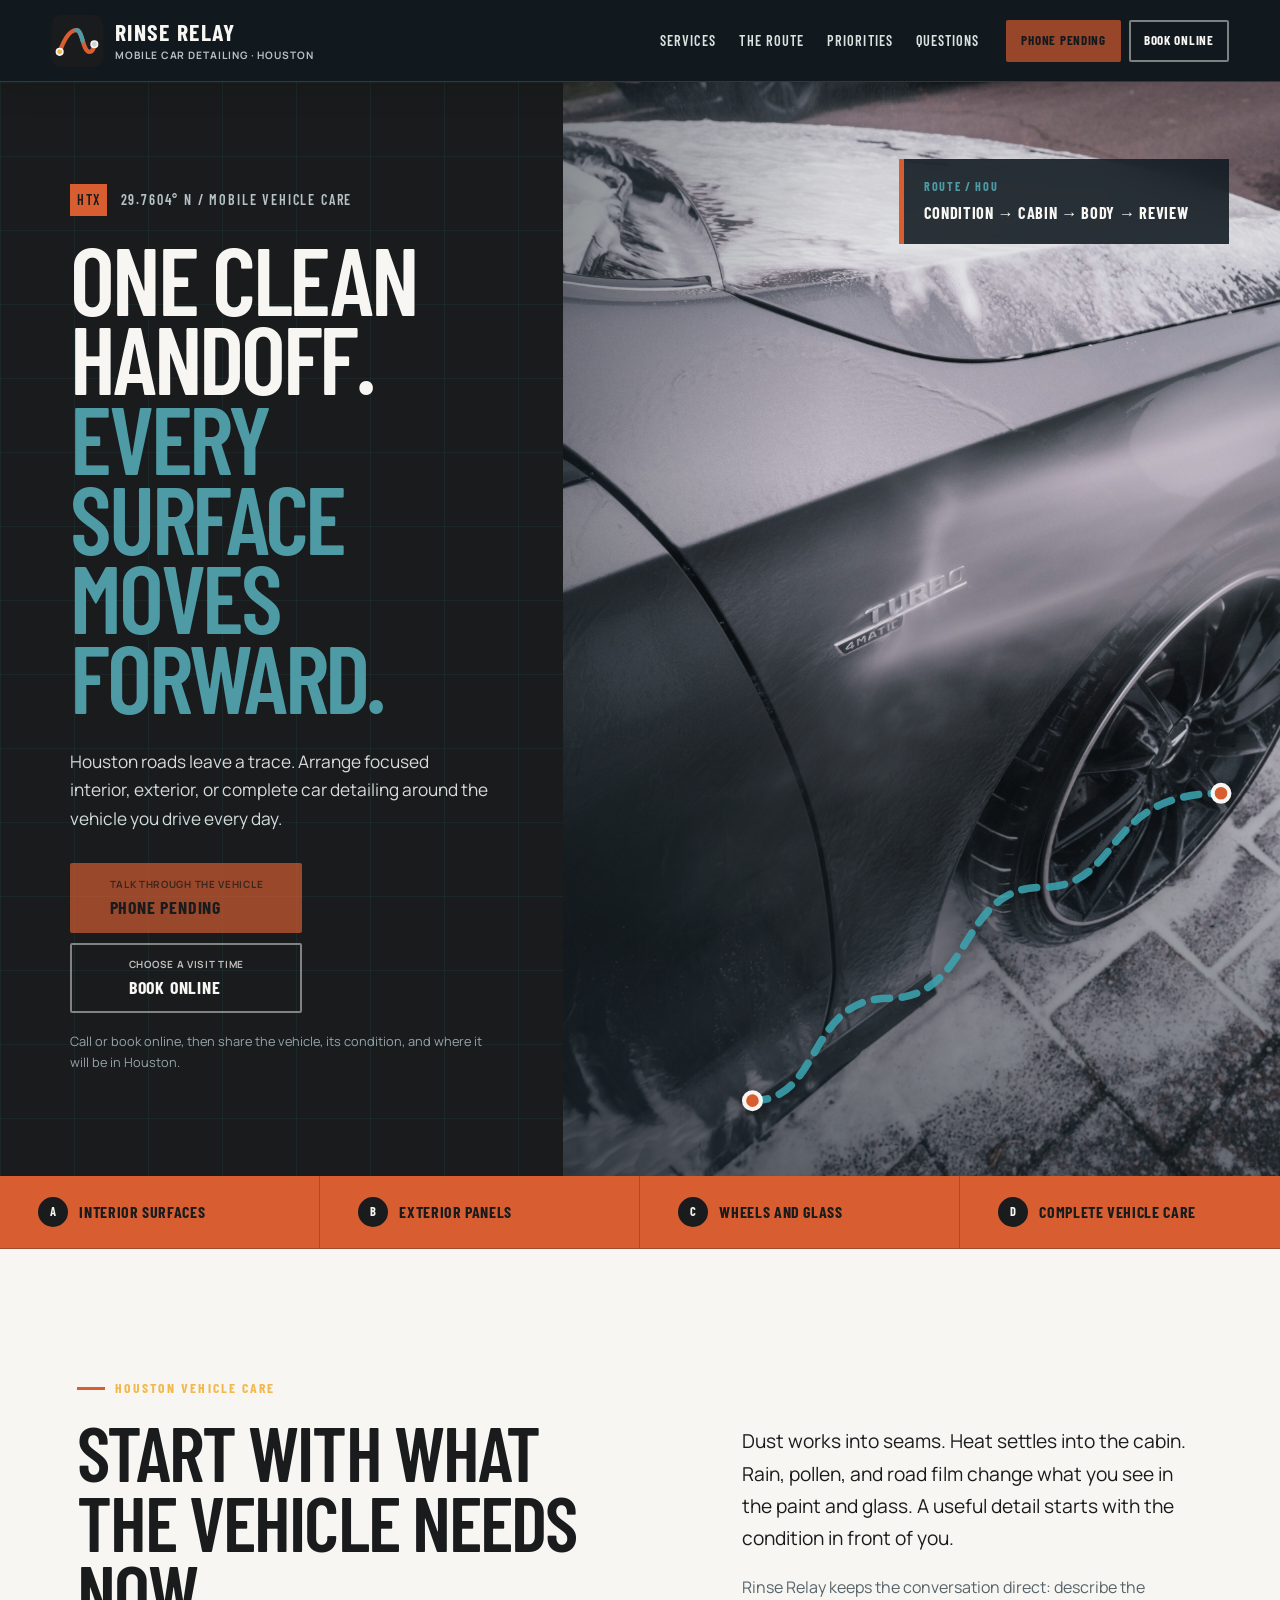
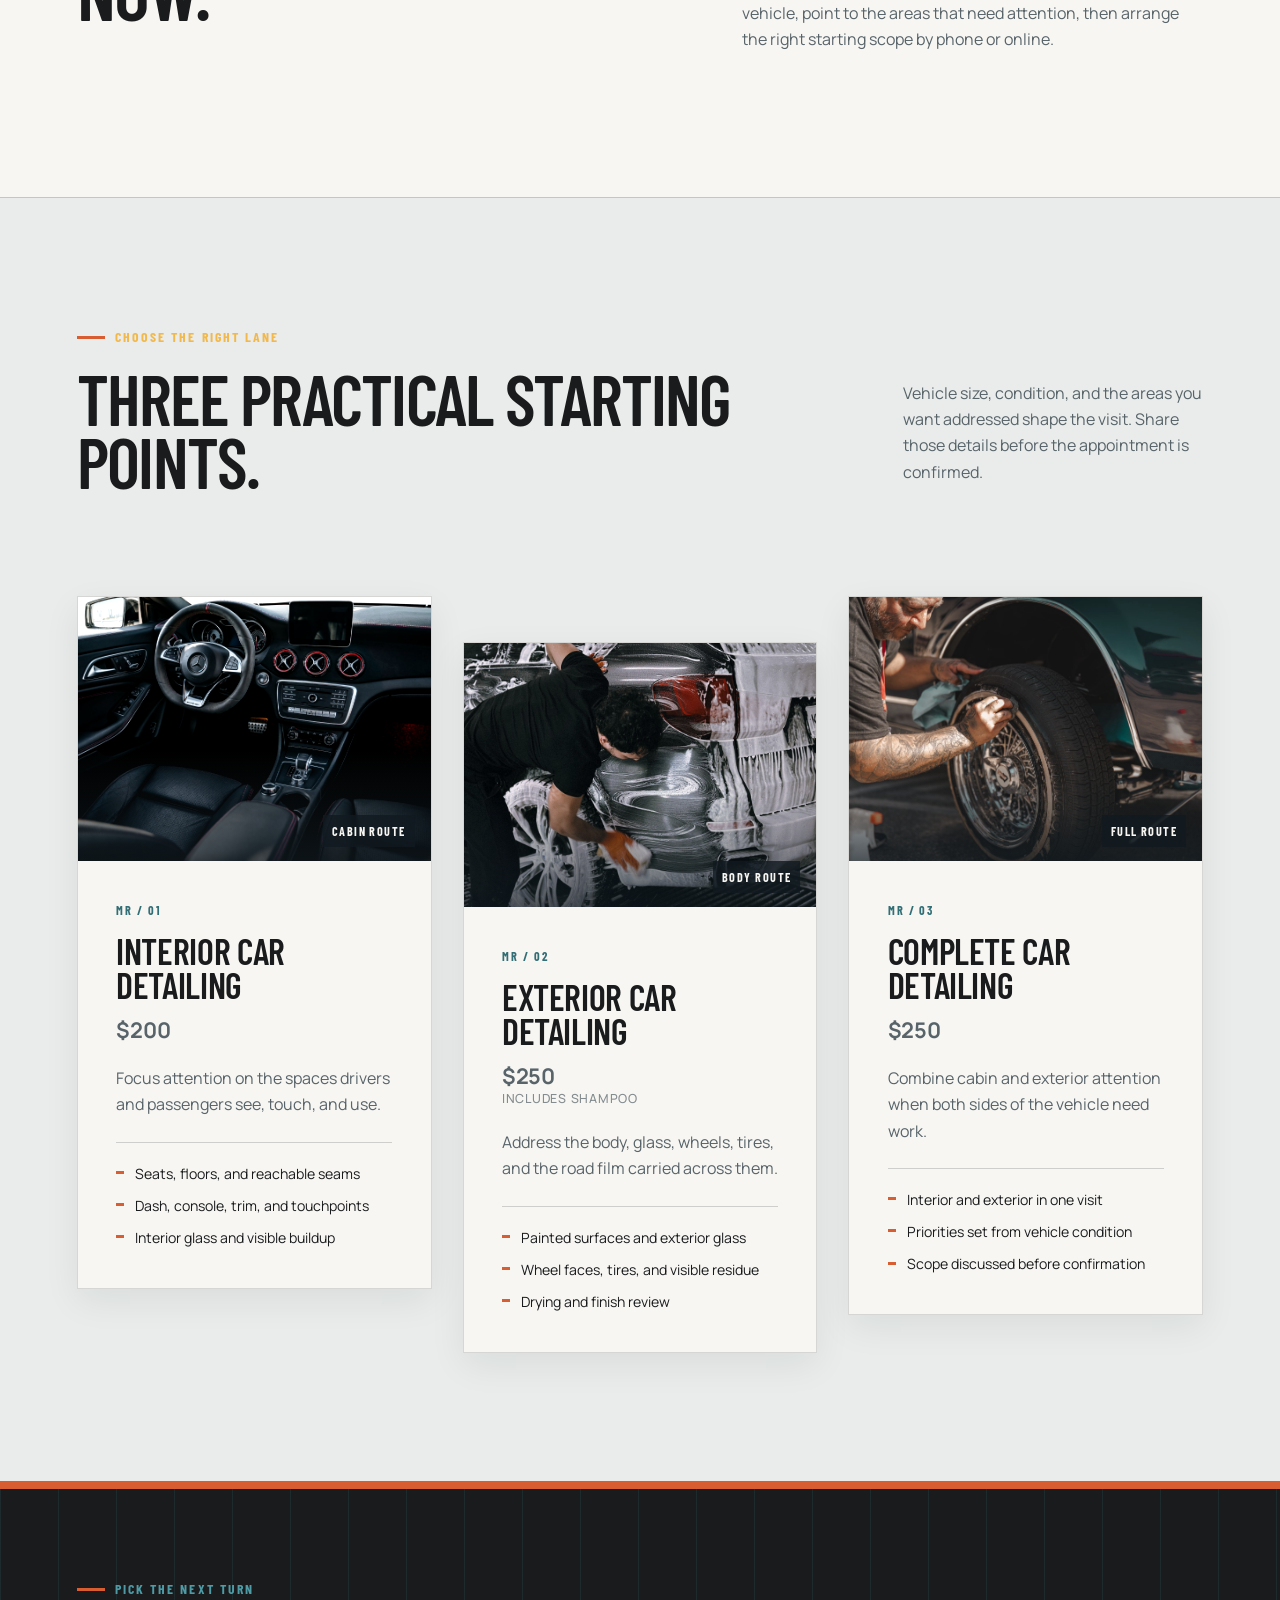
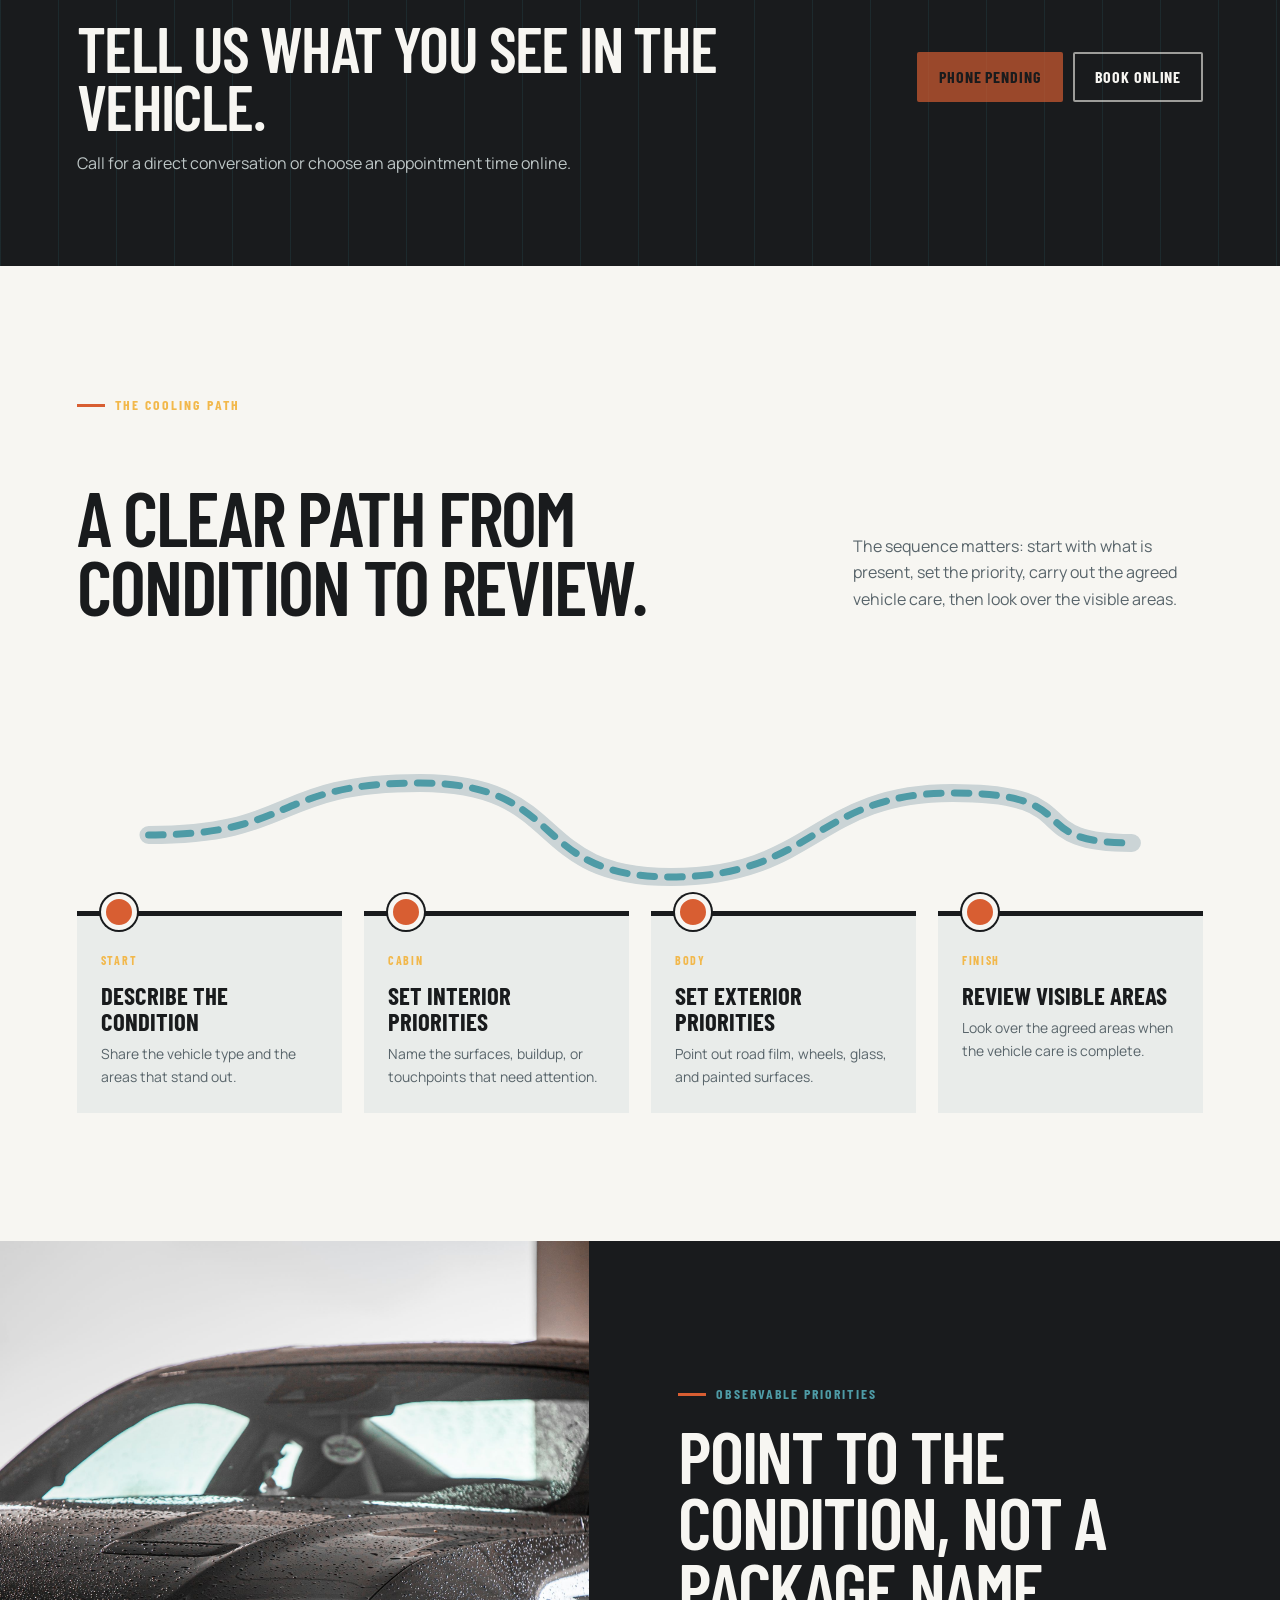
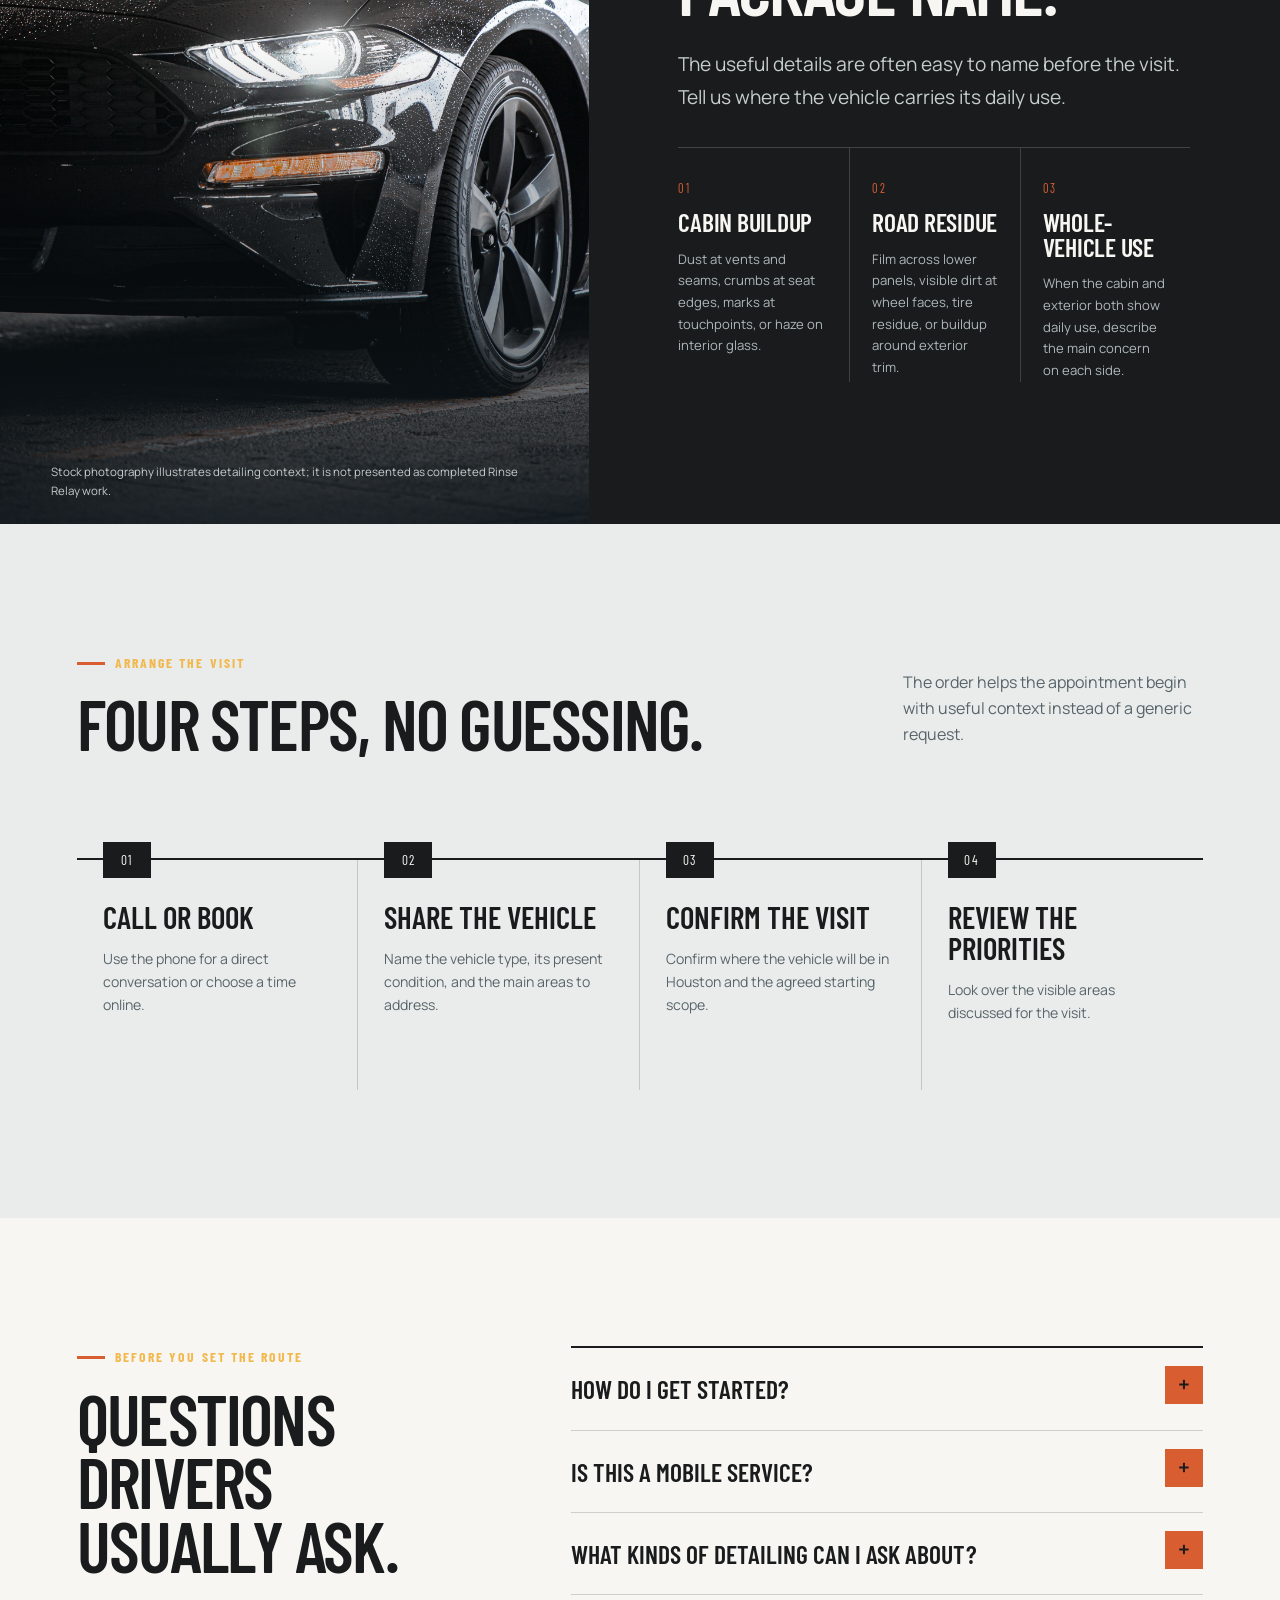
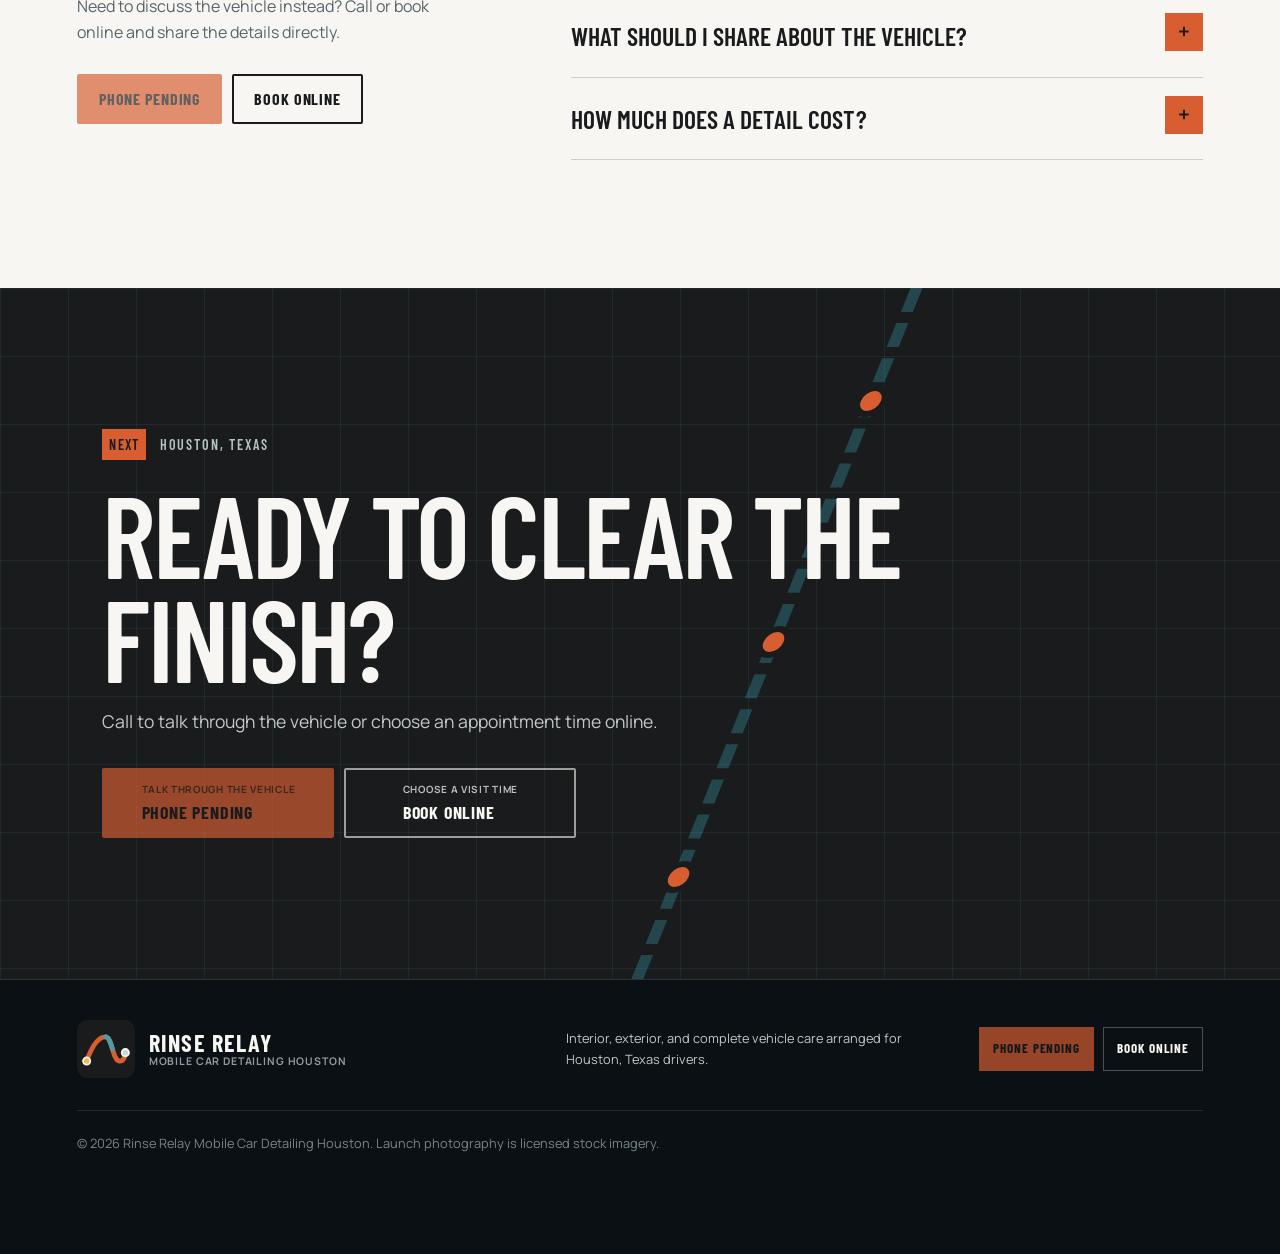
==== commit b9db3d02: "feat: add service pricing to site Interior $200, exterior $250 with shampoo, complete $250. Adds pri" ====
--- a/index.html
+++ b/index.html
@@ -37,11 +37,36 @@
       "@type": "OfferCatalog",
       "name": "Car detailing services",
       "itemListElement": [
-        {"@type": "Offer", "itemOffered": {"@type": "Service", "name": "Interior car detailing"}},
-        {"@type": "Offer", "itemOffered": {"@type": "Service", "name": "Exterior car detailing"}},
-        {"@type": "Offer", "itemOffered": {"@type": "Service", "name": "Complete car detailing"}}
+        {
+          "@type": "Offer",
+          "itemOffered": {
+            "@type": "Service",
+            "name": "Interior car detailing"
+          },
+          "price": "200",
+          "priceCurrency": "USD"
+        },
+        {
+          "@type": "Offer",
+          "itemOffered": {
+            "@type": "Service",
+            "name": "Exterior car detailing"
+          },
+          "price": "250",
+          "priceCurrency": "USD"
+        },
+        {
+          "@type": "Offer",
+          "itemOffered": {
+            "@type": "Service",
+            "name": "Complete car detailing"
+          },
+          "price": "250",
+          "priceCurrency": "USD"
+        }
       ]
-    }
+    },
+    "priceRange": "$200-$250"
   }
   </script>
 </head>
@@ -143,6 +168,7 @@
           <div class="service-content">
             <p class="service-code">MR / 01</p>
             <h3>Interior car detailing</h3>
+            <p class="service-price">$200</p>
             <p>Focus attention on the spaces drivers and passengers see, touch, and use.</p>
             <ul>
               <li>Seats, floors, and reachable seams</li>
@@ -160,6 +186,7 @@
           <div class="service-content">
             <p class="service-code">MR / 02</p>
             <h3>Exterior car detailing</h3>
+            <p class="service-price">$250<span>Includes shampoo</span></p>
             <p>Address the body, glass, wheels, tires, and the road film carried across them.</p>
             <ul>
               <li>Painted surfaces and exterior glass</li>
@@ -177,6 +204,7 @@
           <div class="service-content">
             <p class="service-code">MR / 03</p>
             <h3>Complete car detailing</h3>
+            <p class="service-price">$250</p>
             <p>Combine cabin and exterior attention when both sides of the vehicle need work.</p>
             <ul>
               <li>Interior and exterior in one visit</li>
@@ -310,8 +338,8 @@
           <p>Share the vehicle type, what you can see now, any areas that need focused attention, and where the vehicle will be for the visit.</p>
         </details>
         <details>
-          <summary>Why are prices not listed here?</summary>
-          <p>Vehicle size, condition, and the requested scope vary. Discuss the vehicle by phone or through the booking path before the visit is confirmed.</p>
+          <summary>How much does a detail cost?</summary>
+          <p>Interior car detailing starts at $200. Exterior car detailing is $250 and includes shampoo. Complete car detailing is $250. Vehicle size and condition can affect the final scope, so confirm the details when you call or book.</p>
         </details>
       </div>
     </section>
--- a/styles.css
+++ b/styles.css
@@ -1667,3 +1667,21 @@
     animation-iteration-count: 1 !important;
   }
 }
+
+.service-price {
+  margin-top: 0.9rem;
+  font-size: 1.35rem;
+  font-weight: 700;
+  letter-spacing: -0.01em;
+  line-height: 1.2;
+}
+
+.service-price span {
+  display: block;
+  margin-top: 0.2rem;
+  font-size: 0.78rem;
+  font-weight: 500;
+  letter-spacing: 0.06em;
+  text-transform: uppercase;
+  opacity: 0.72;
+}
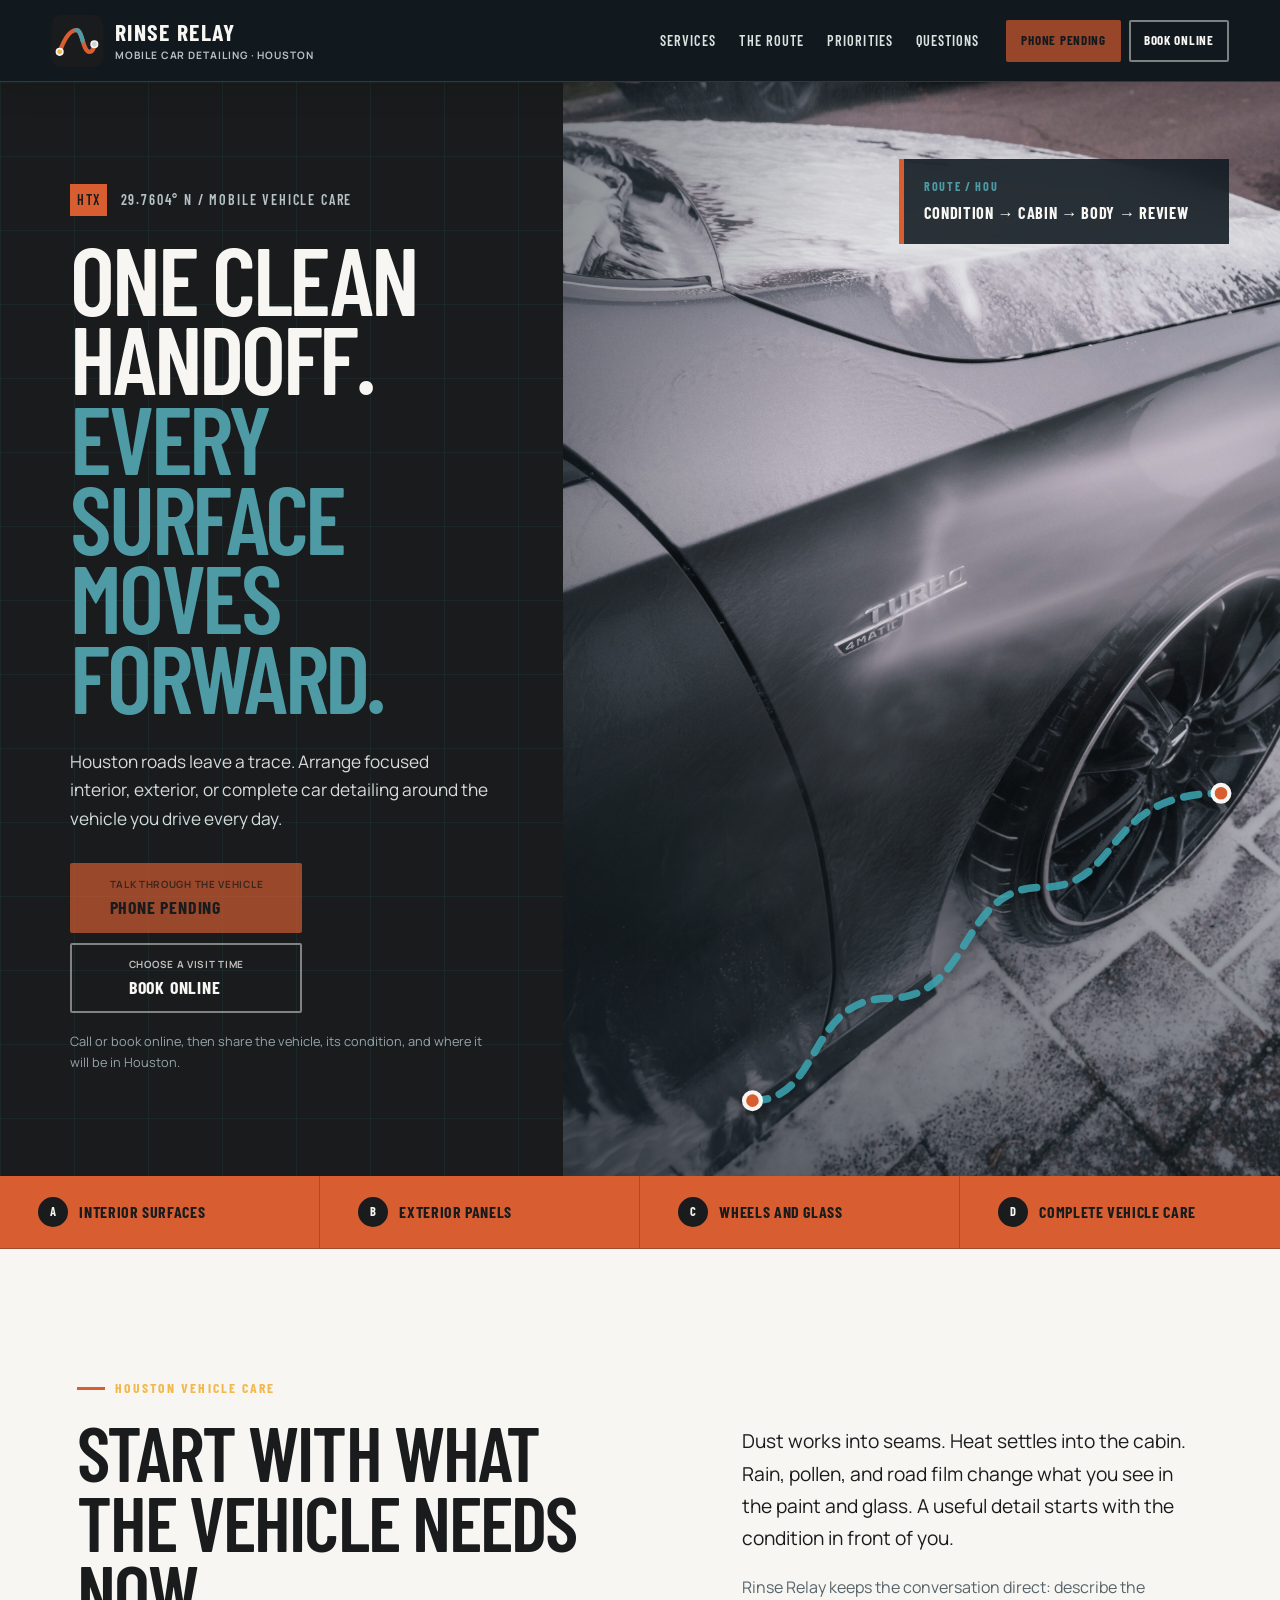
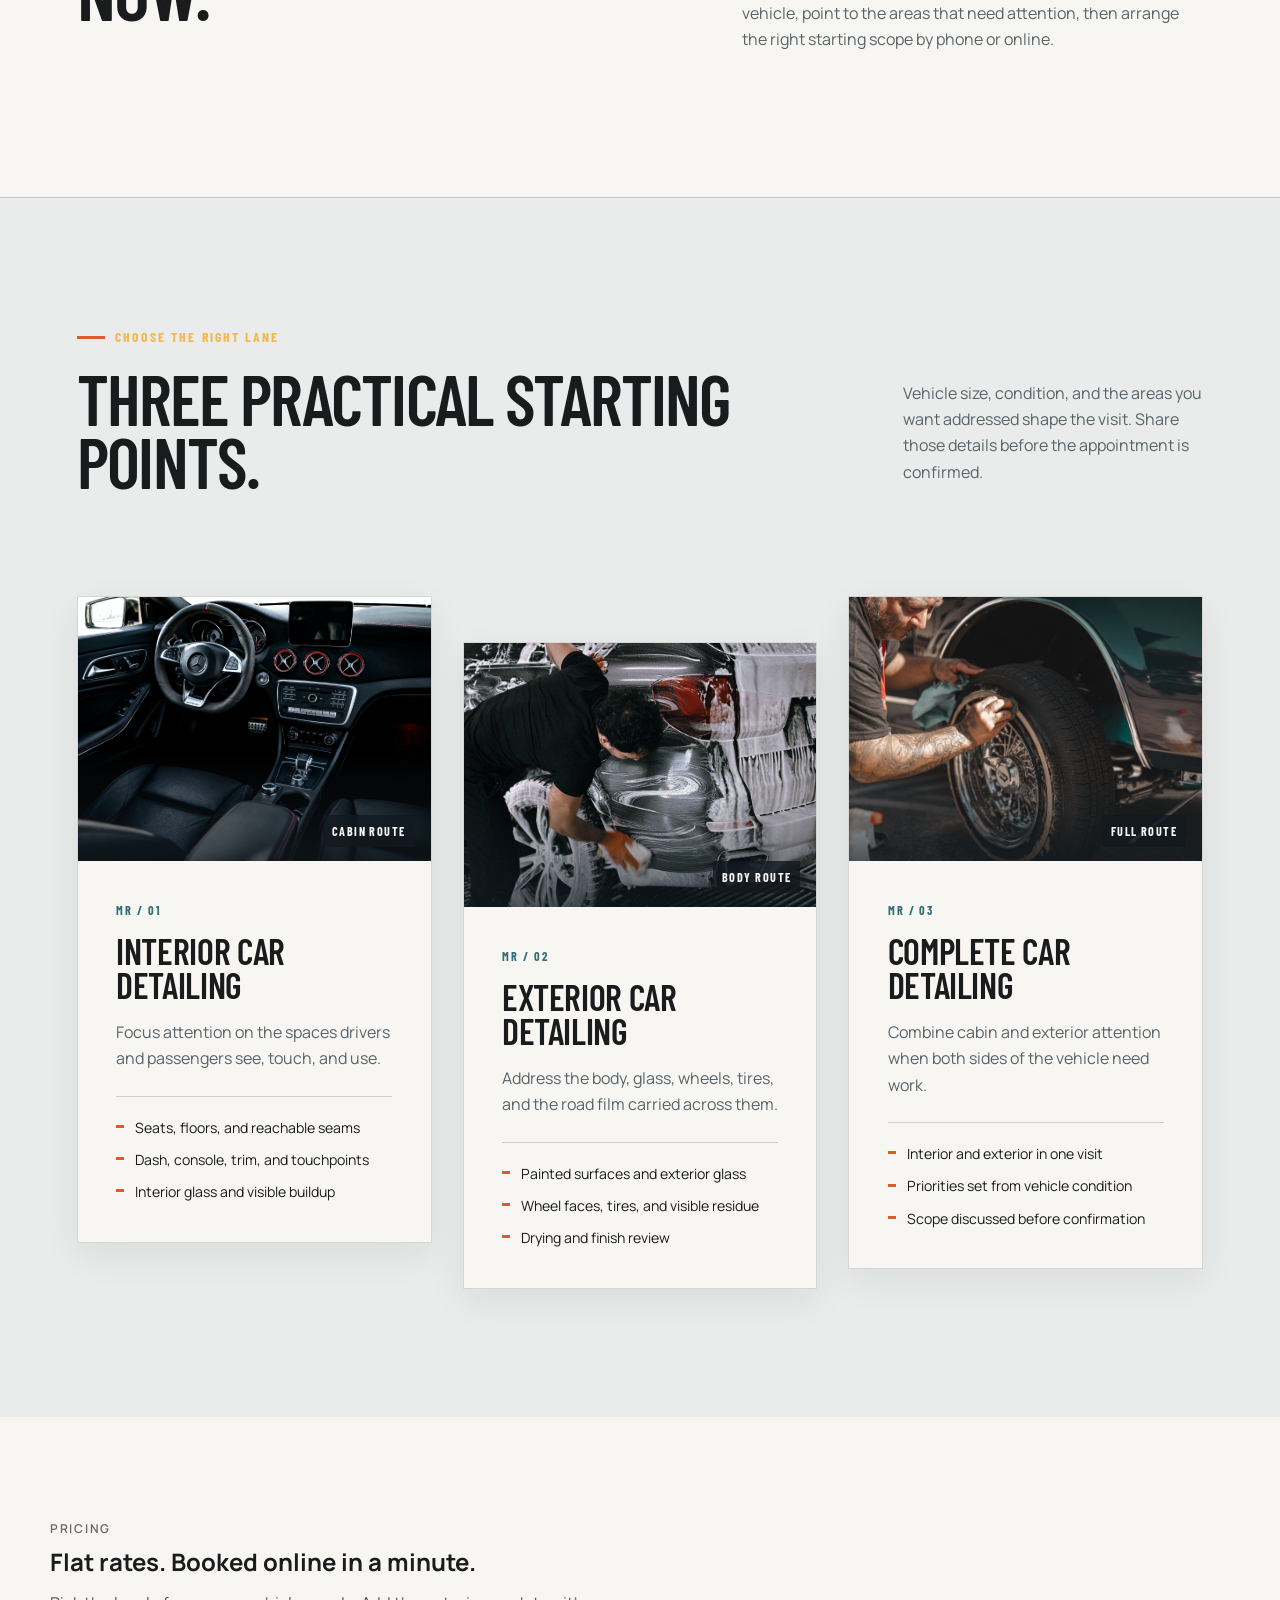
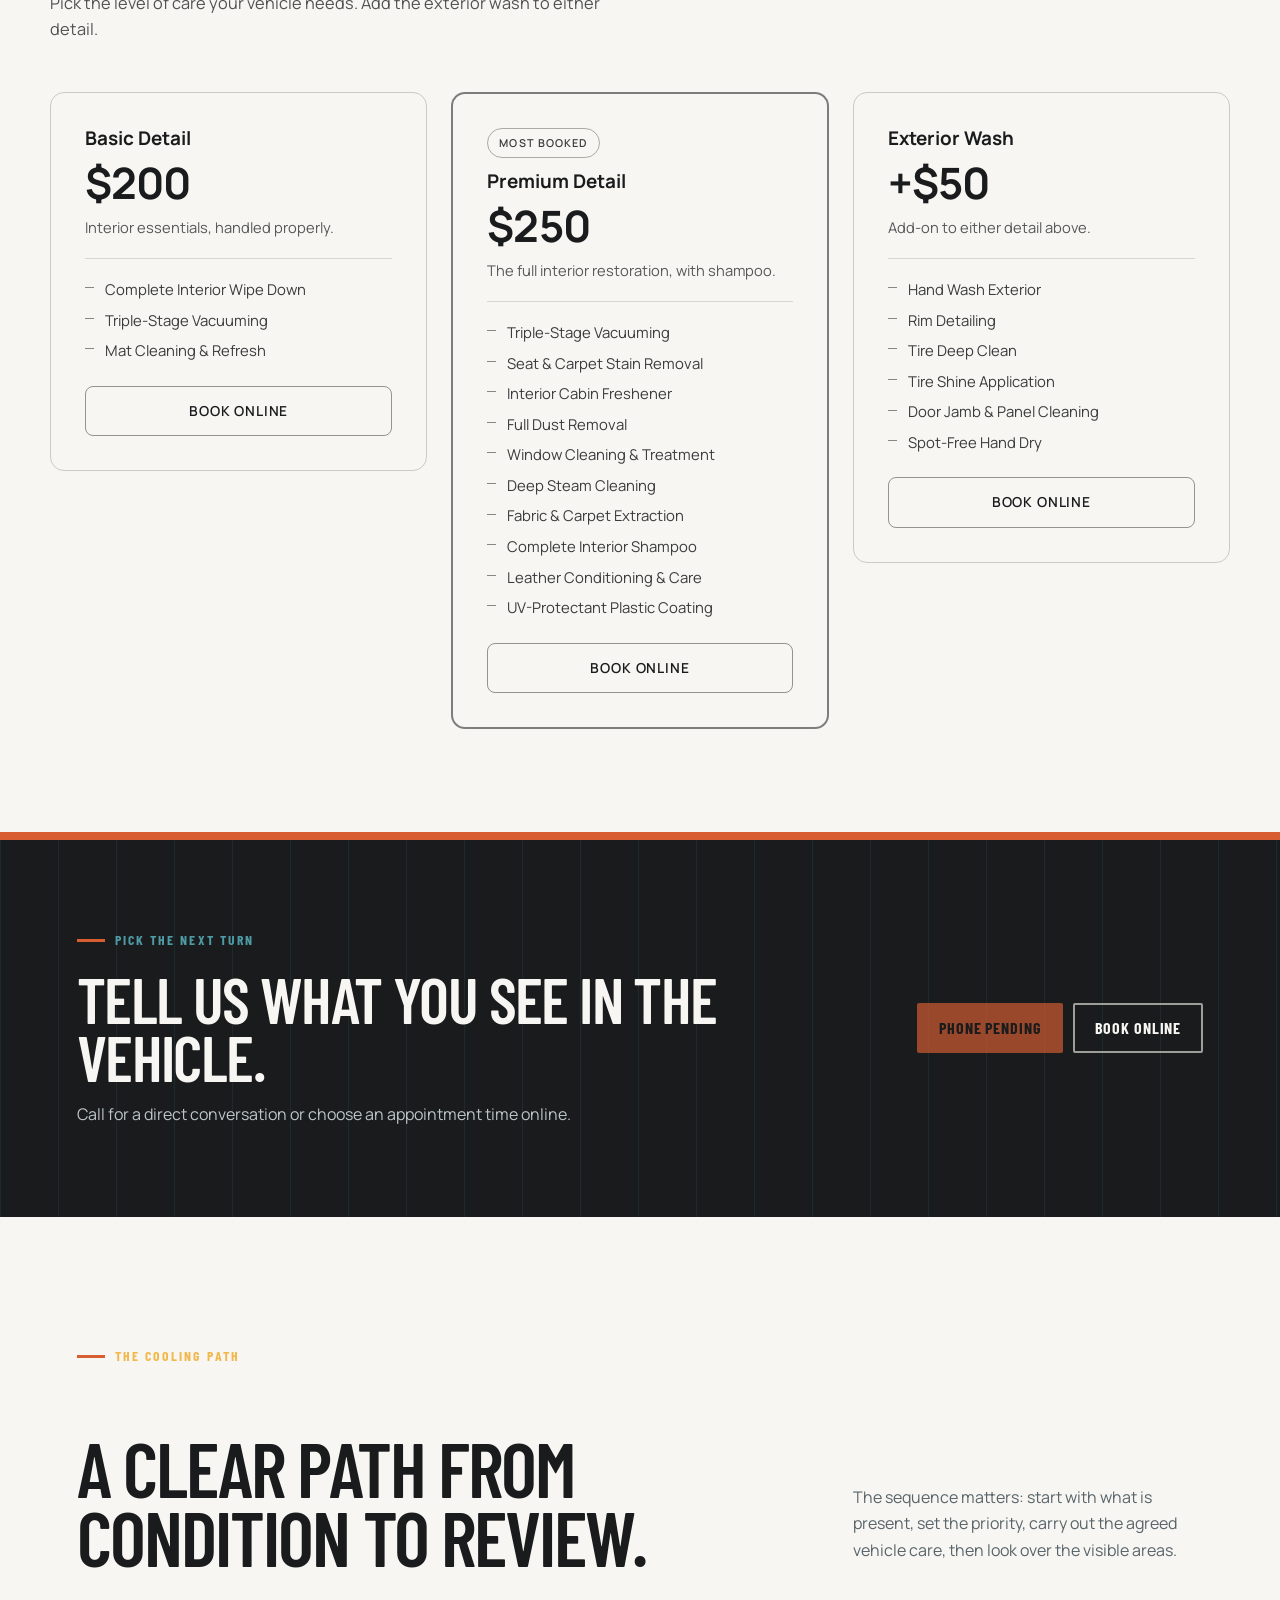
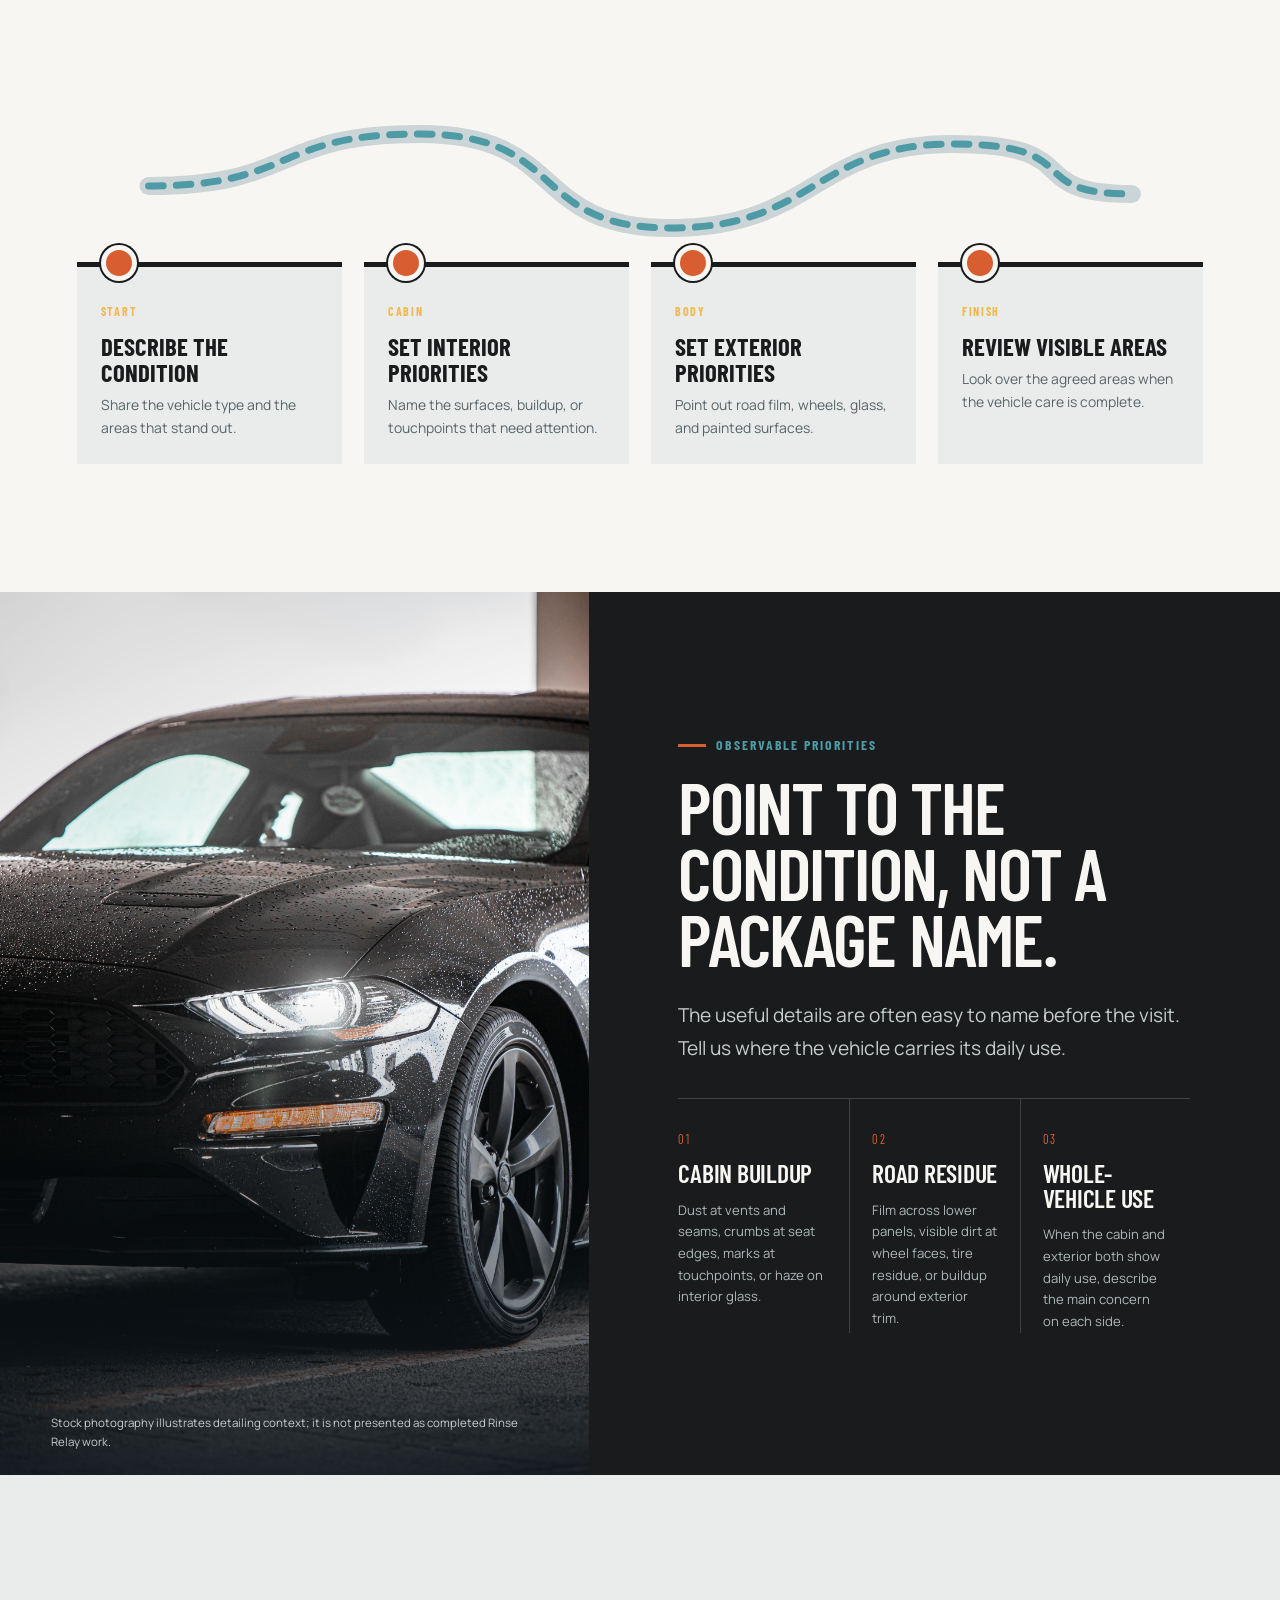
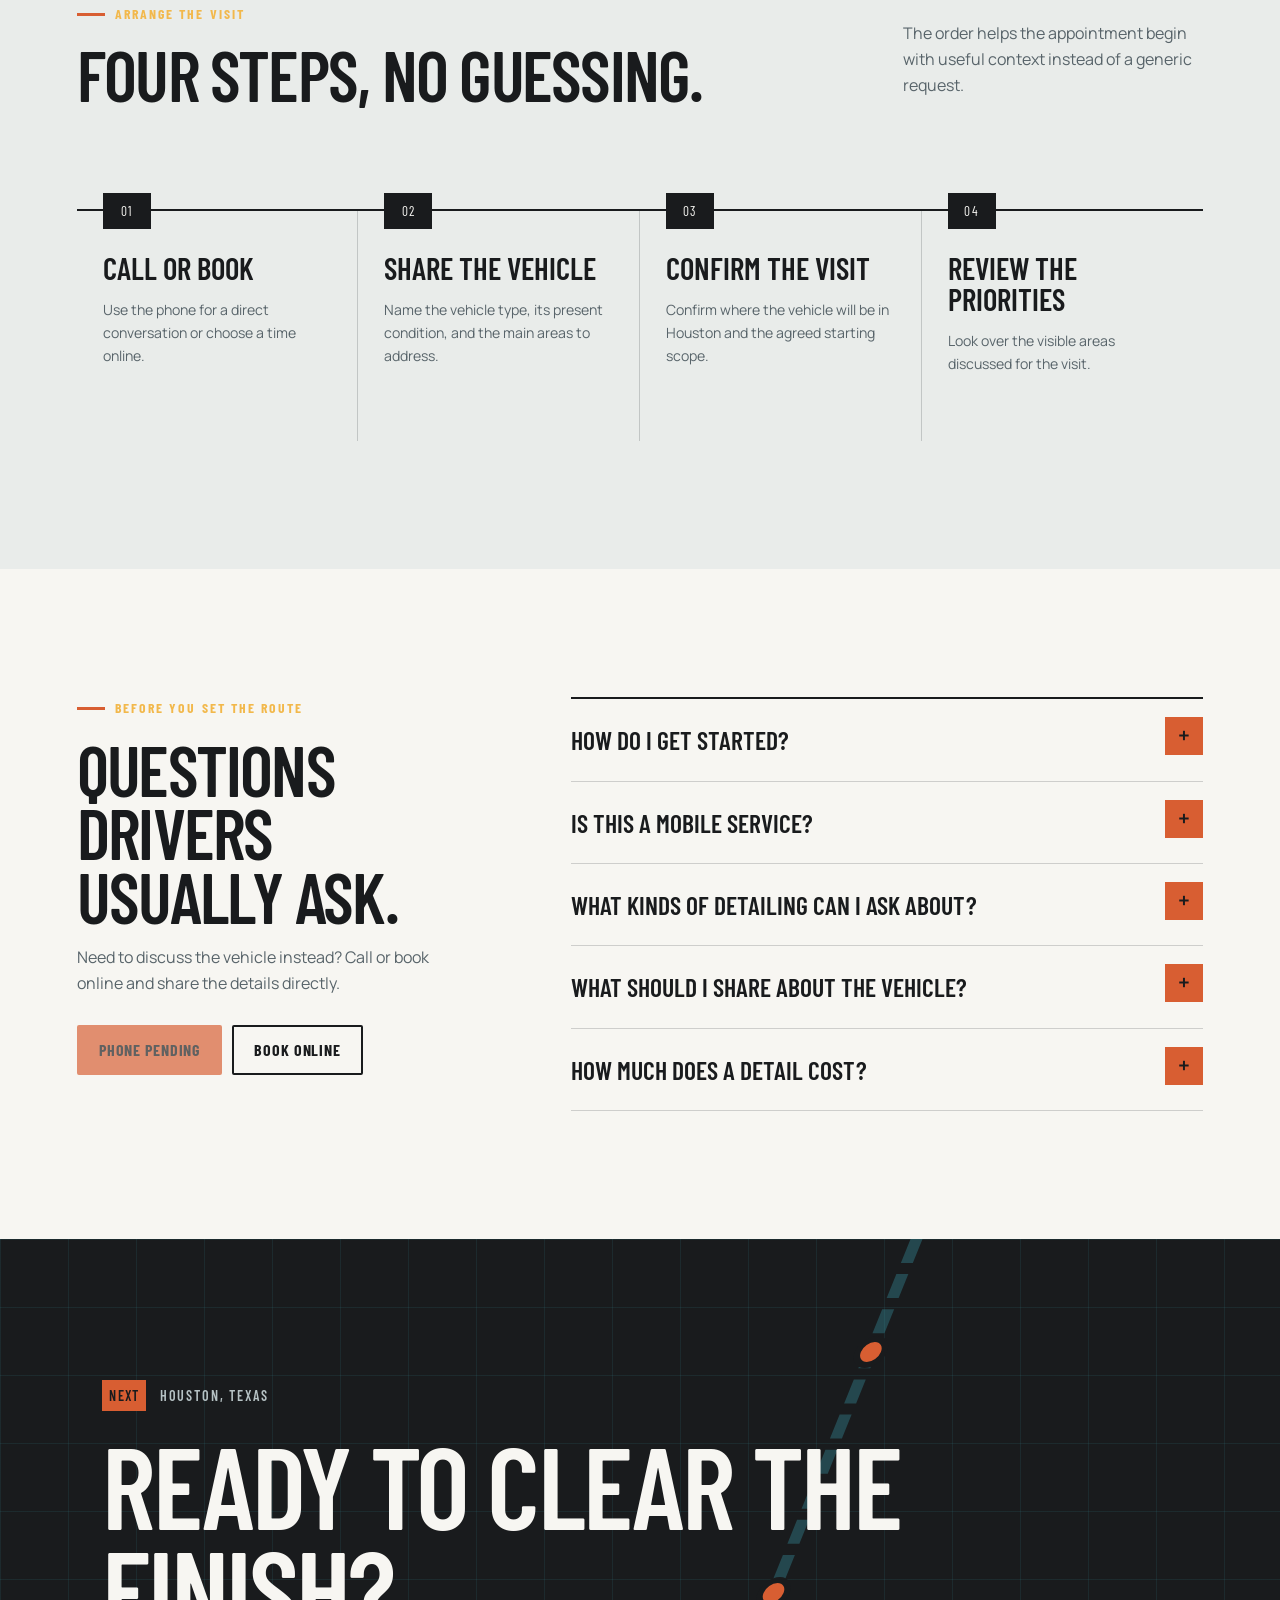
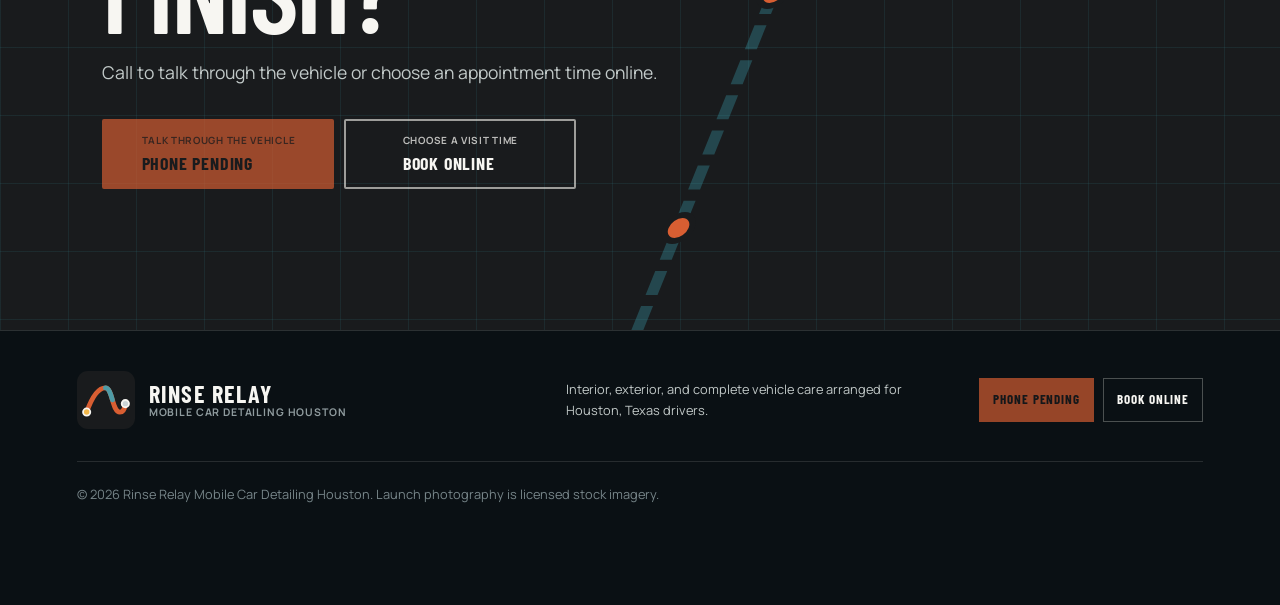
==== commit 99e15cbe: "feat: replace pricing with the standard rate grid Basic Detail $200, Premium Detail $250 including s" ====
--- a/index.html
+++ b/index.html
@@ -42,31 +42,63 @@
           "itemOffered": {
             "@type": "Service",
             "name": "Interior car detailing"
-          },
-          "price": "200",
-          "priceCurrency": "USD"
+          }
         },
         {
           "@type": "Offer",
           "itemOffered": {
             "@type": "Service",
             "name": "Exterior car detailing"
-          },
-          "price": "250",
-          "priceCurrency": "USD"
+          }
         },
         {
           "@type": "Offer",
           "itemOffered": {
             "@type": "Service",
             "name": "Complete car detailing"
-          },
-          "price": "250",
-          "priceCurrency": "USD"
+          }
         }
       ]
     },
-    "priceRange": "$200-$250"
+    "priceRange": "$200-$250",
+    "makesOffer": [
+      {
+        "@type": "Offer",
+        "name": "Basic Detail",
+        "price": "200",
+        "priceCurrency": "USD",
+        "availability": "https://schema.org/InStock",
+        "itemOffered": {
+          "@type": "Service",
+          "name": "Basic Detail",
+          "description": "Interior essentials: complete interior wipe down, triple-stage vacuuming, and mat cleaning and refresh."
+        }
+      },
+      {
+        "@type": "Offer",
+        "name": "Premium Detail",
+        "price": "250",
+        "priceCurrency": "USD",
+        "availability": "https://schema.org/InStock",
+        "itemOffered": {
+          "@type": "Service",
+          "name": "Premium Detail",
+          "description": "The full interior restoration, including complete interior shampoo, deep steam cleaning, fabric and carpet extraction, and leather conditioning."
+        }
+      },
+      {
+        "@type": "Offer",
+        "name": "Exterior Wash",
+        "price": "50",
+        "priceCurrency": "USD",
+        "availability": "https://schema.org/InStock",
+        "itemOffered": {
+          "@type": "Service",
+          "name": "Exterior Wash",
+          "description": "Add-on exterior wash: hand wash, rim detailing, tire deep clean and shine, door jamb cleaning, and spot-free hand dry."
+        }
+      }
+    ]
   }
   </script>
 </head>
@@ -168,7 +200,6 @@
           <div class="service-content">
             <p class="service-code">MR / 01</p>
             <h3>Interior car detailing</h3>
-            <p class="service-price">$200</p>
             <p>Focus attention on the spaces drivers and passengers see, touch, and use.</p>
             <ul>
               <li>Seats, floors, and reachable seams</li>
@@ -186,7 +217,6 @@
           <div class="service-content">
             <p class="service-code">MR / 02</p>
             <h3>Exterior car detailing</h3>
-            <p class="service-price">$250<span>Includes shampoo</span></p>
             <p>Address the body, glass, wheels, tires, and the road film carried across them.</p>
             <ul>
               <li>Painted surfaces and exterior glass</li>
@@ -204,7 +234,6 @@
           <div class="service-content">
             <p class="service-code">MR / 03</p>
             <h3>Complete car detailing</h3>
-            <p class="service-price">$250</p>
             <p>Combine cabin and exterior attention when both sides of the vehicle need work.</p>
             <ul>
               <li>Interior and exterior in one visit</li>
@@ -215,6 +244,64 @@
         </article>
       </div>
     </section>
+
+    <section class="rates" id="pricing" aria-labelledby="pricing-title">
+      <div class="rates-shell">
+        <div class="rates-head">
+          <p class="rates-eyebrow">Pricing</p>
+          <h2 id="pricing-title">Flat rates. Booked online in a minute.</h2>
+          <p class="rates-intro">Pick the level of care your vehicle needs. Add the exterior wash to either detail.</p>
+        </div>
+
+        <div class="rate-grid">
+          <article class="rate-card">
+            <h3>Basic Detail</h3>
+            <p class="rate-figure">$200</p>
+            <p class="rate-note">Interior essentials, handled properly.</p>
+            <ul class="rate-list">
+              <li>Complete Interior Wipe Down</li>
+              <li>Triple-Stage Vacuuming</li>
+              <li>Mat Cleaning &amp; Refresh</li>
+            </ul>
+            <a class="rate-cta" href="https://cal.com/sumitdatta/auto-detail-service" target="_blank" rel="noopener">Book Online</a>
+          </article>
+          <article class="rate-card rate-card-featured">
+            <span class="rate-badge">Most booked</span>
+            <h3>Premium Detail</h3>
+            <p class="rate-figure">$250</p>
+            <p class="rate-note">The full interior restoration, with shampoo.</p>
+            <ul class="rate-list">
+              <li>Triple-Stage Vacuuming</li>
+              <li>Seat &amp; Carpet Stain Removal</li>
+              <li>Interior Cabin Freshener</li>
+              <li>Full Dust Removal</li>
+              <li>Window Cleaning &amp; Treatment</li>
+              <li>Deep Steam Cleaning</li>
+              <li>Fabric &amp; Carpet Extraction</li>
+              <li>Complete Interior Shampoo</li>
+              <li>Leather Conditioning &amp; Care</li>
+              <li>UV-Protectant Plastic Coating</li>
+            </ul>
+            <a class="rate-cta" href="https://cal.com/sumitdatta/auto-detail-service" target="_blank" rel="noopener">Book Online</a>
+          </article>
+          <article class="rate-card">
+            <h3>Exterior Wash</h3>
+            <p class="rate-figure">+$50</p>
+            <p class="rate-note">Add-on to either detail above.</p>
+            <ul class="rate-list">
+              <li>Hand Wash Exterior</li>
+              <li>Rim Detailing</li>
+              <li>Tire Deep Clean</li>
+              <li>Tire Shine Application</li>
+              <li>Door Jamb &amp; Panel Cleaning</li>
+              <li>Spot-Free Hand Dry</li>
+            </ul>
+            <a class="rate-cta" href="https://cal.com/sumitdatta/auto-detail-service" target="_blank" rel="noopener">Book Online</a>
+          </article>
+        </div>
+      </div>
+    </section>
+
 
     <section class="route-callout" aria-label="Contact Rinse Relay">
       <div>
@@ -339,7 +426,7 @@
         </details>
         <details>
           <summary>How much does a detail cost?</summary>
-          <p>Interior car detailing starts at $200. Exterior car detailing is $250 and includes shampoo. Complete car detailing is $250. Vehicle size and condition can affect the final scope, so confirm the details when you call or book.</p>
+          <p>The Basic Detail is $200 and covers interior essentials. The Premium Detail is $250 and includes a complete interior shampoo. An Exterior Wash can be added to either for $50. Vehicle size and condition can affect the final scope, so confirm the details when you call or book.</p>
         </details>
       </div>
     </section>
--- a/styles.css
+++ b/styles.css
@@ -1668,20 +1668,147 @@
   }
 }
 
-.service-price {
-  margin-top: 0.9rem;
-  font-size: 1.35rem;
+/* Pricing section — self-contained, inherits each site's own colors and type. */
+.rates {
+  padding: clamp(56px, 8vw, 104px) clamp(20px, 5vw, 48px);
+}
+
+.rates-shell {
+  width: min(1180px, 100%);
+  margin-inline: auto;
+}
+
+.rates-head {
+  max-width: 60ch;
+  margin-bottom: clamp(30px, 4vw, 50px);
+}
+
+.rates-eyebrow {
+  margin: 0 0 10px;
+  font-size: 0.76rem;
+  font-weight: 600;
+  letter-spacing: 0.14em;
+  text-transform: uppercase;
+  opacity: 0.65;
+}
+
+.rates-head h2 {
+  margin: 0 0 14px;
+  line-height: 1.12;
+}
+
+.rates-intro {
+  margin: 0;
+  font-size: 1.02rem;
+  line-height: 1.6;
+  opacity: 0.75;
+}
+
+.rate-grid {
+  display: grid;
+  gap: clamp(16px, 2vw, 24px);
+  grid-template-columns: repeat(auto-fit, minmax(260px, 1fr));
+  align-items: start;
+}
+
+.rate-card {
+  position: relative;
+  display: flex;
+  flex-direction: column;
+  padding: clamp(24px, 3vw, 34px);
+  border: 1px solid color-mix(in srgb, currentColor 20%, transparent);
+  border-radius: 14px;
+}
+
+.rate-card-featured {
+  border-width: 2px;
+  border-color: color-mix(in srgb, currentColor 55%, transparent);
+}
+
+.rate-badge {
+  align-self: flex-start;
+  margin-bottom: 12px;
+  padding: 5px 11px;
+  border: 1px solid color-mix(in srgb, currentColor 40%, transparent);
+  border-radius: 999px;
+  font-size: 0.68rem;
+  font-weight: 600;
+  letter-spacing: 0.1em;
+  text-transform: uppercase;
+  opacity: 0.85;
+}
+
+.rate-card h3 {
+  margin: 0;
+  font-size: 1.18rem;
+  line-height: 1.25;
+}
+
+.rate-figure {
+  margin: 10px 0 0;
+  font-size: clamp(2.1rem, 4vw, 2.7rem);
   font-weight: 700;
-  letter-spacing: -0.01em;
-  line-height: 1.2;
-}
-
-.service-price span {
-  display: block;
-  margin-top: 0.2rem;
-  font-size: 0.78rem;
-  font-weight: 500;
+  letter-spacing: -0.02em;
+  line-height: 1;
+}
+
+.rate-note {
+  margin: 12px 0 0;
+  font-size: 0.92rem;
+  line-height: 1.5;
+  opacity: 0.72;
+}
+
+.rate-list {
+  margin: 20px 0 0;
+  padding: 20px 0 0;
+  border-top: 1px solid color-mix(in srgb, currentColor 15%, transparent);
+  list-style: none;
+  display: grid;
+  gap: 9px;
+}
+
+.rate-list li {
+  position: relative;
+  padding-left: 20px;
+  font-size: 0.93rem;
+  line-height: 1.45;
+  opacity: 0.85;
+}
+
+.rate-list li::before {
+  content: "";
+  position: absolute;
+  left: 0;
+  top: 0.55em;
+  width: 9px;
+  height: 1px;
+  background: currentColor;
+  opacity: 0.6;
+}
+
+.rate-cta {
+  margin-top: 24px;
+  padding: 13px 20px;
+  border: 1px solid color-mix(in srgb, currentColor 45%, transparent);
+  border-radius: 8px;
+  font-size: 0.86rem;
+  font-weight: 600;
   letter-spacing: 0.06em;
   text-transform: uppercase;
-  opacity: 0.72;
-}
+  text-align: center;
+  text-decoration: none;
+  color: inherit;
+  transition: opacity 0.18s ease;
+}
+
+.rate-cta:hover,
+.rate-cta:focus-visible {
+  opacity: 0.7;
+}
+
+@media (max-width: 640px) {
+  .rate-grid {
+    grid-template-columns: 1fr;
+  }
+}
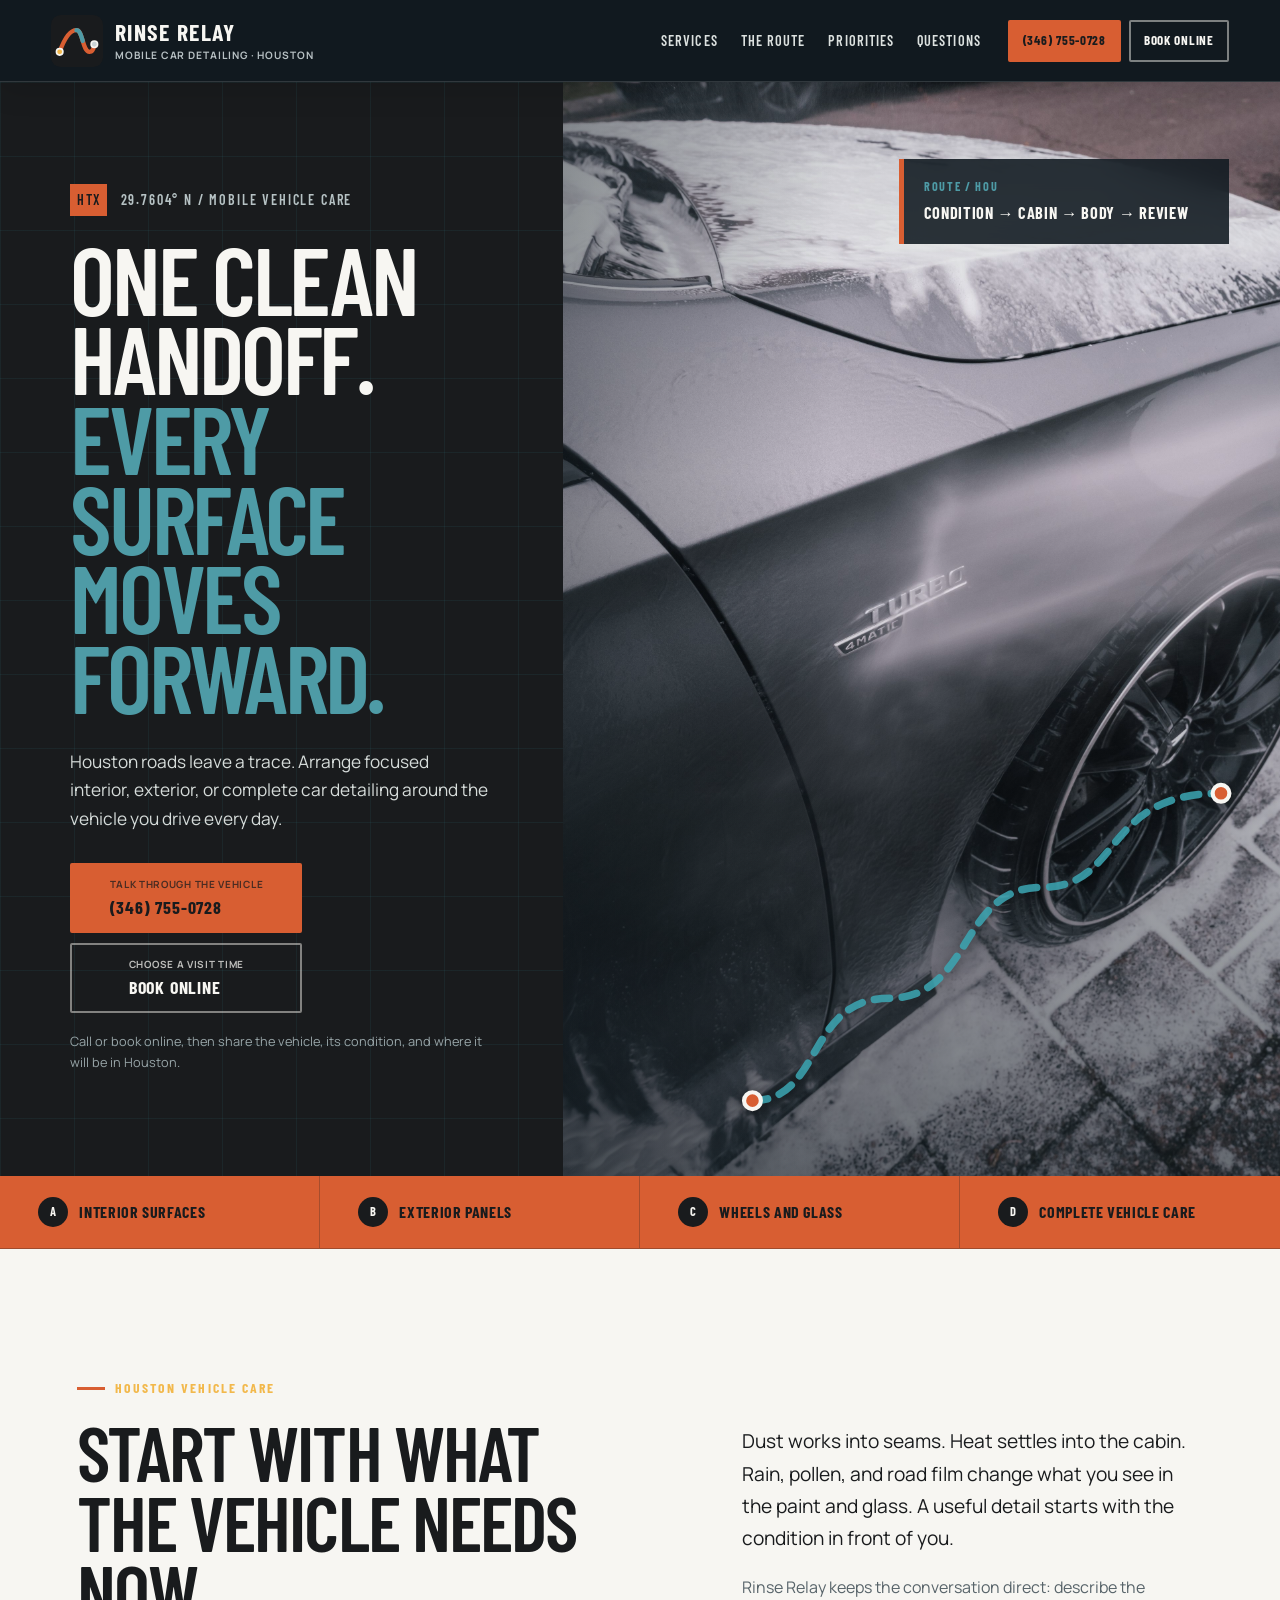
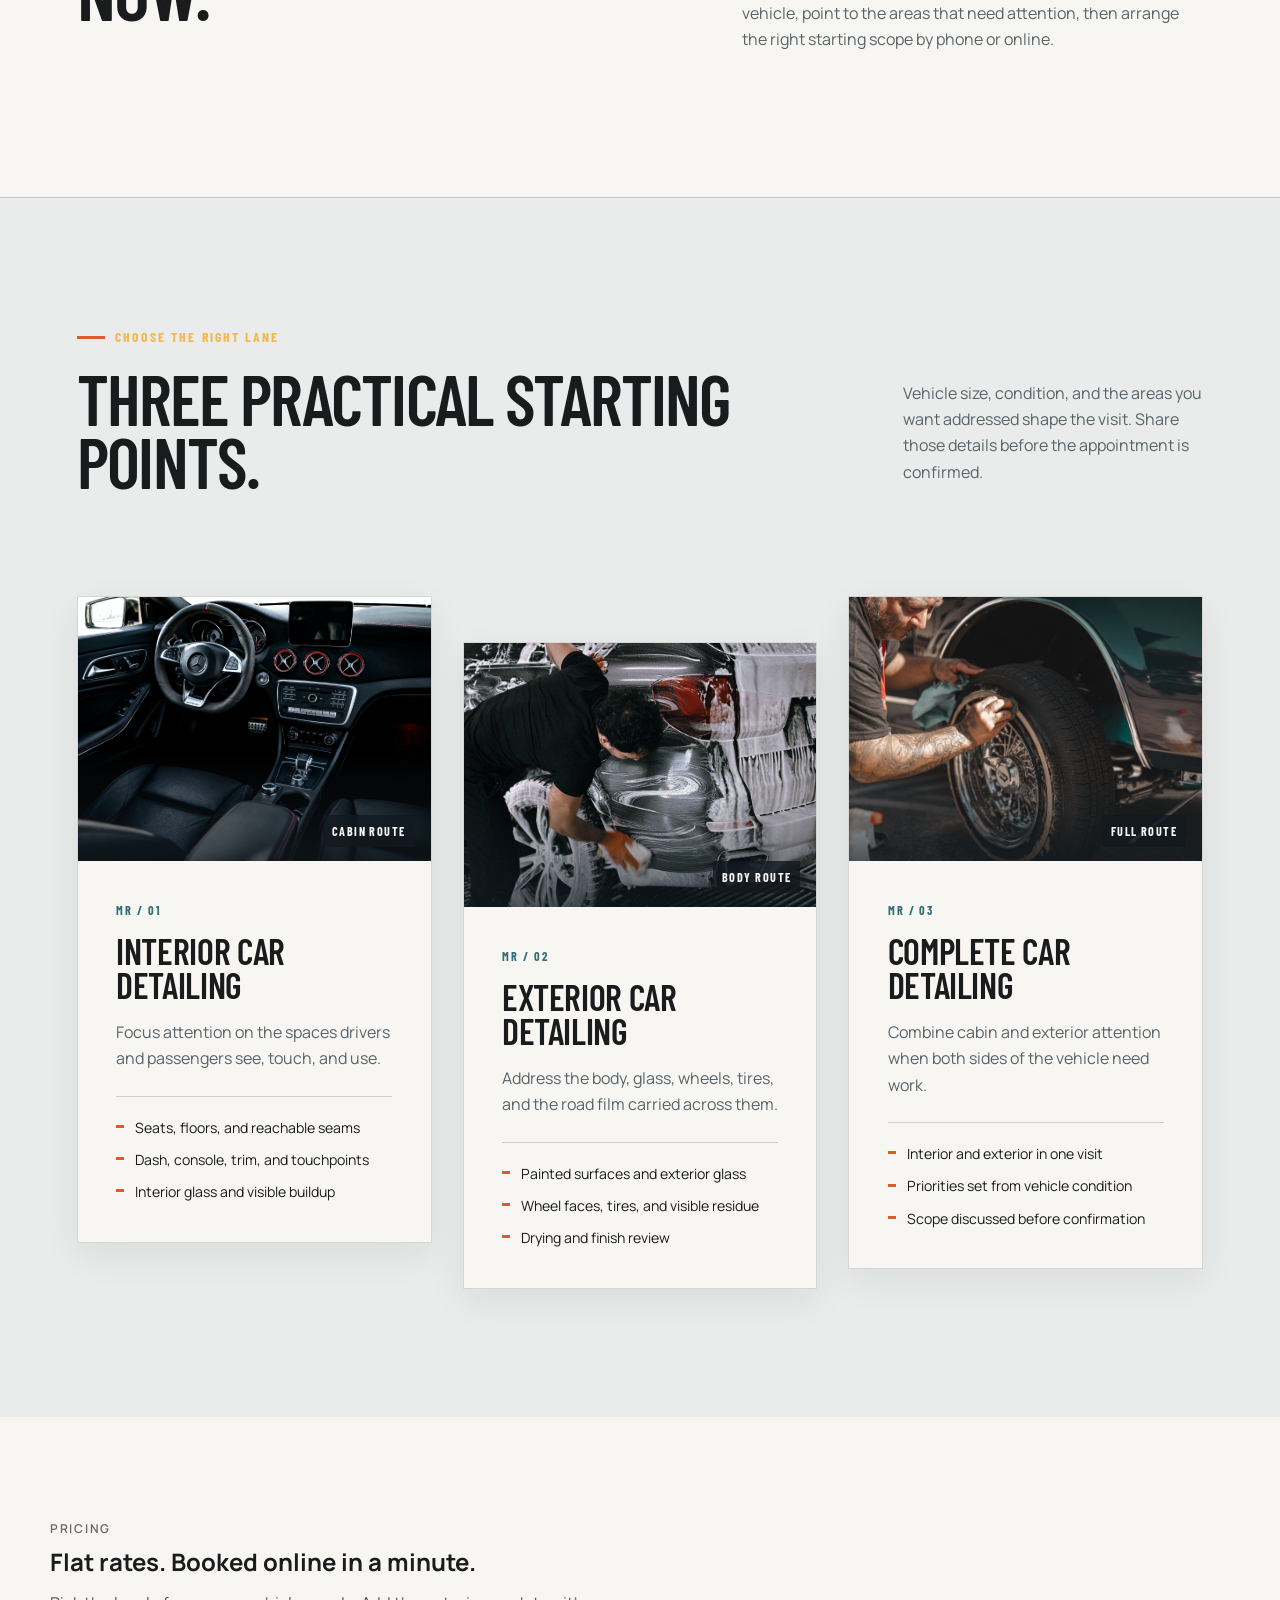
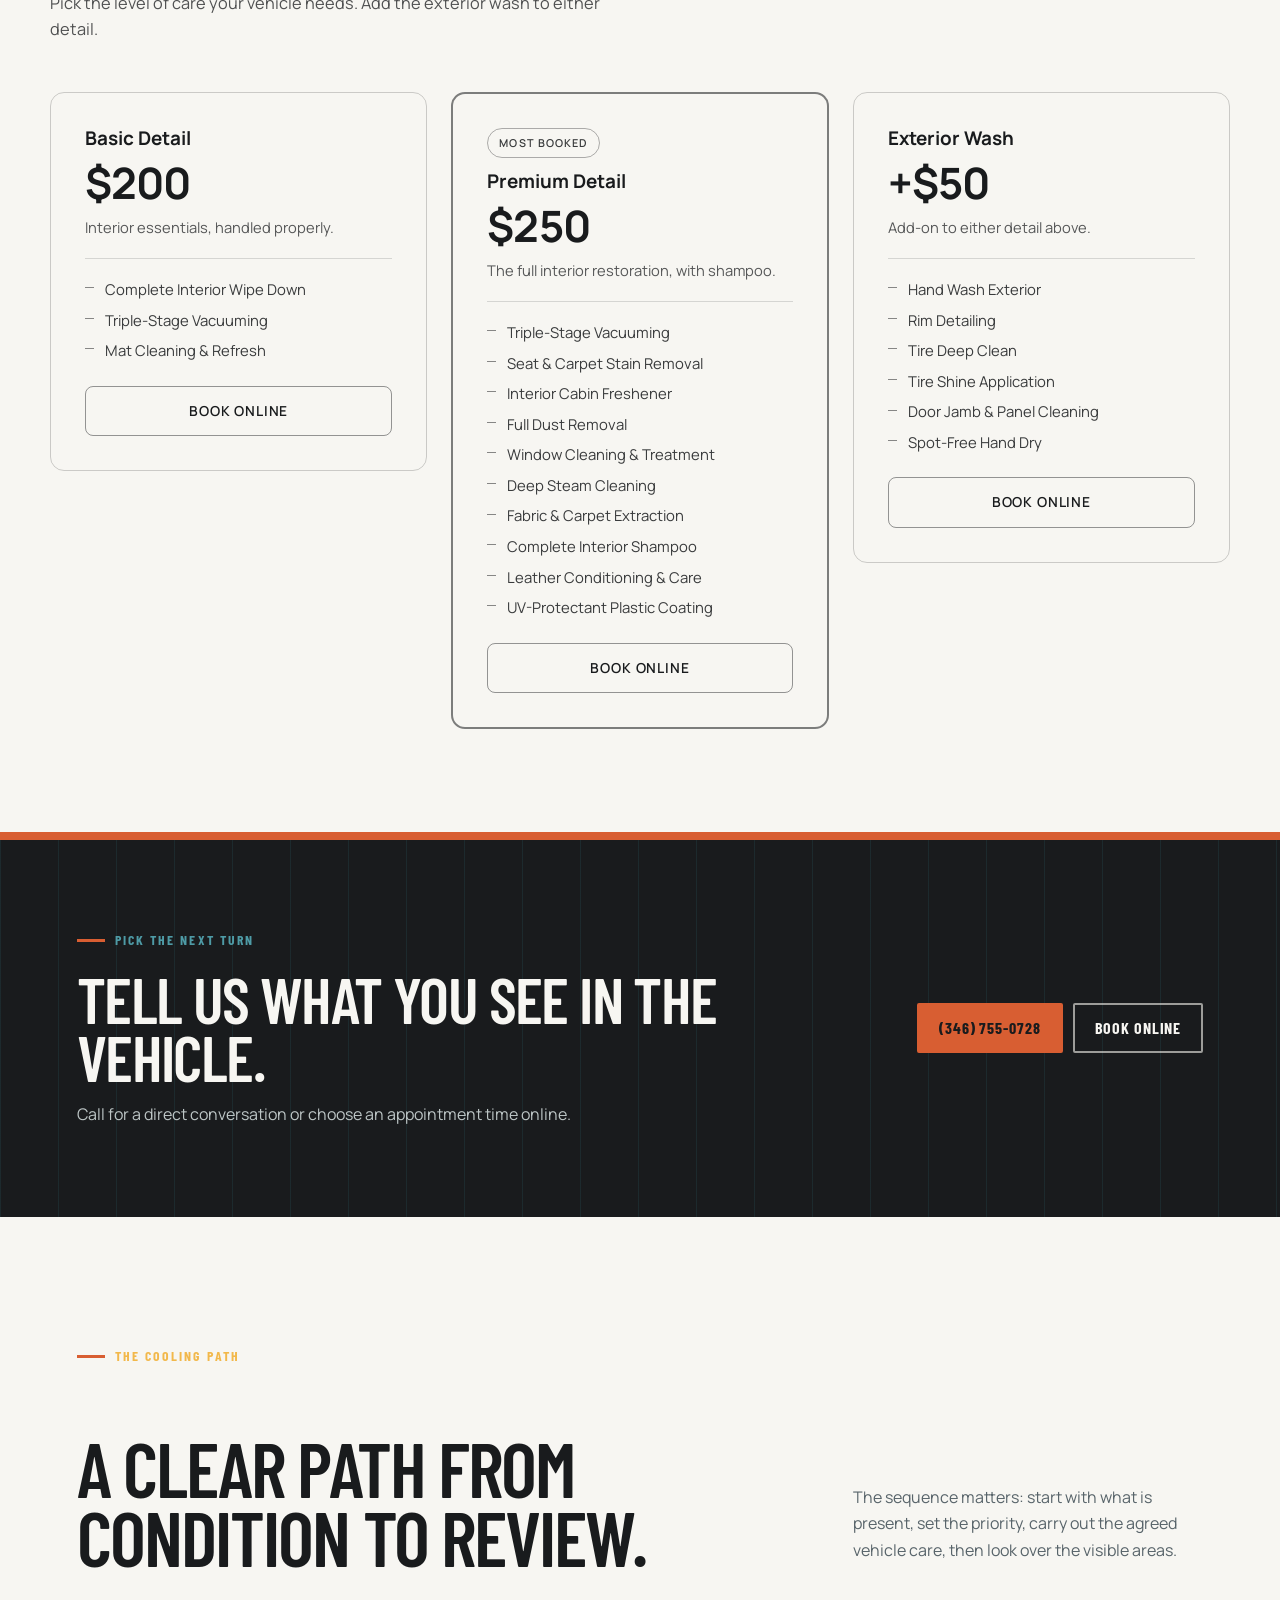
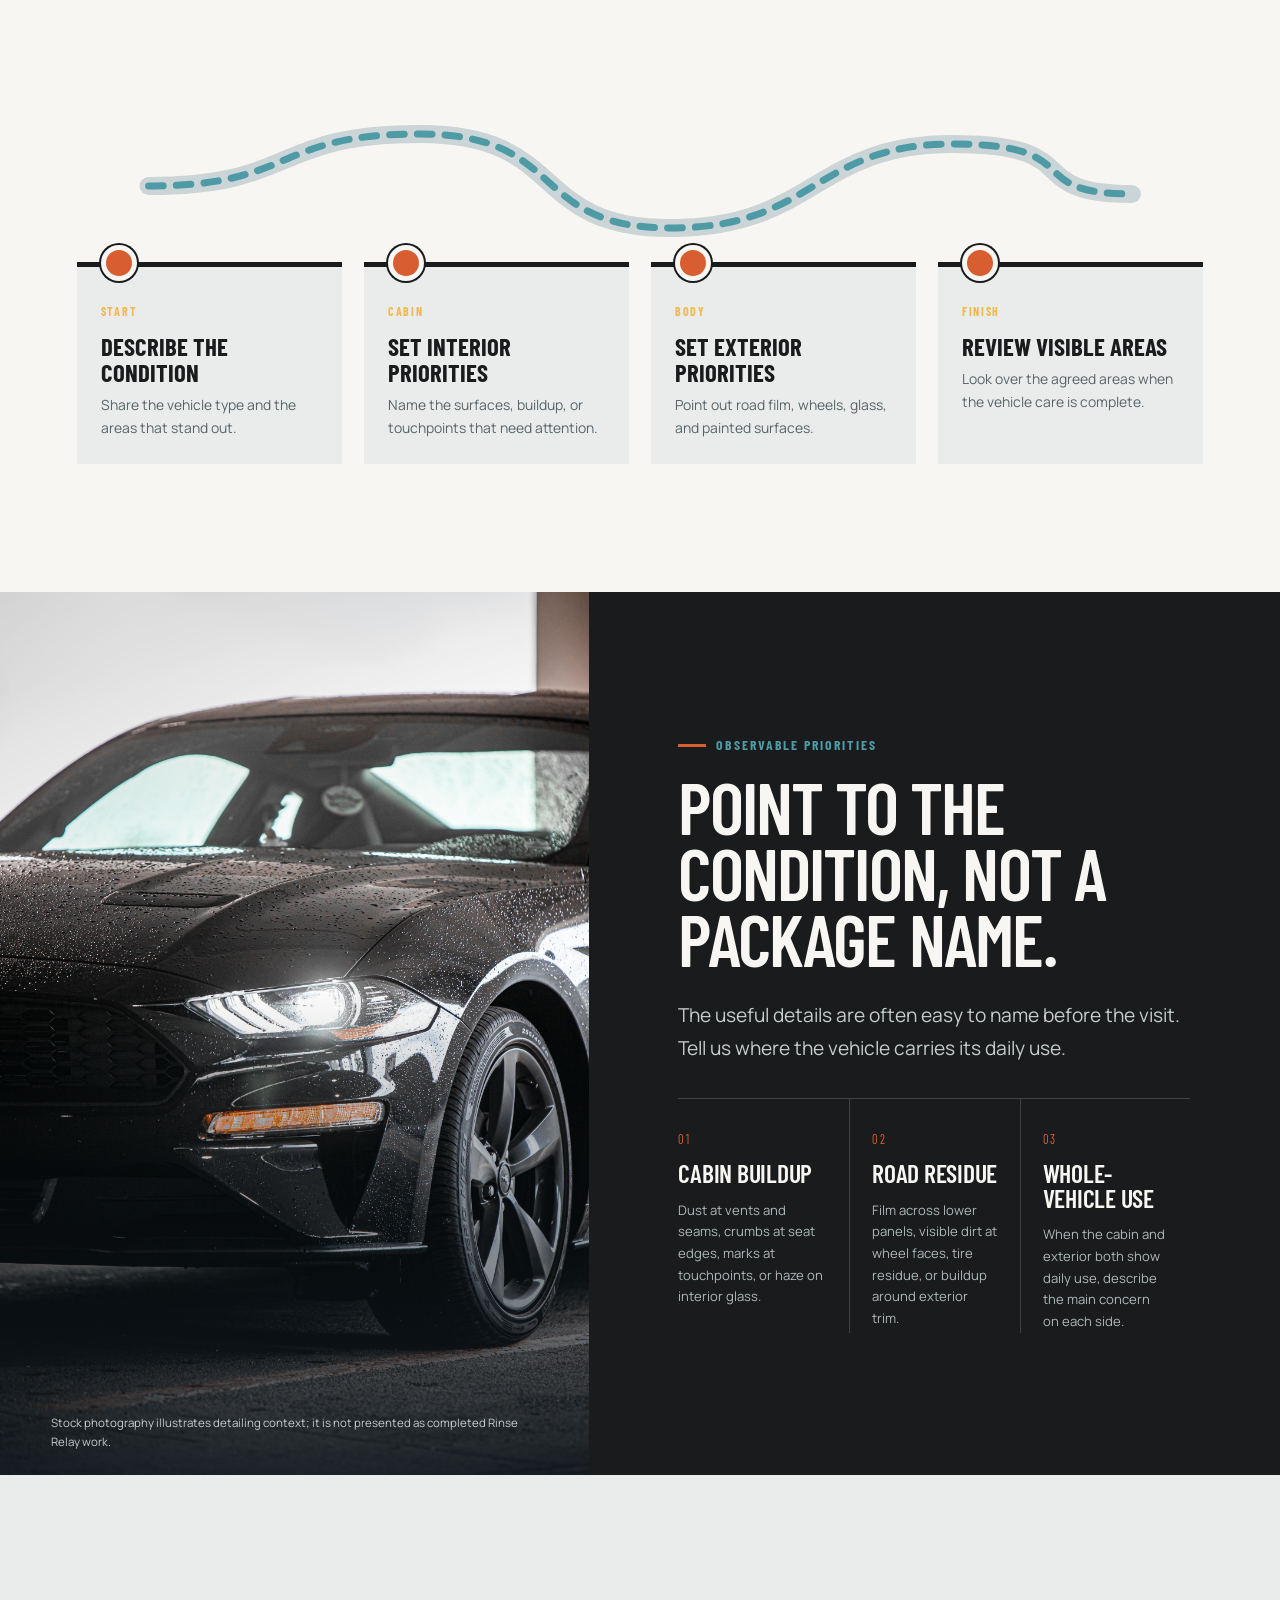
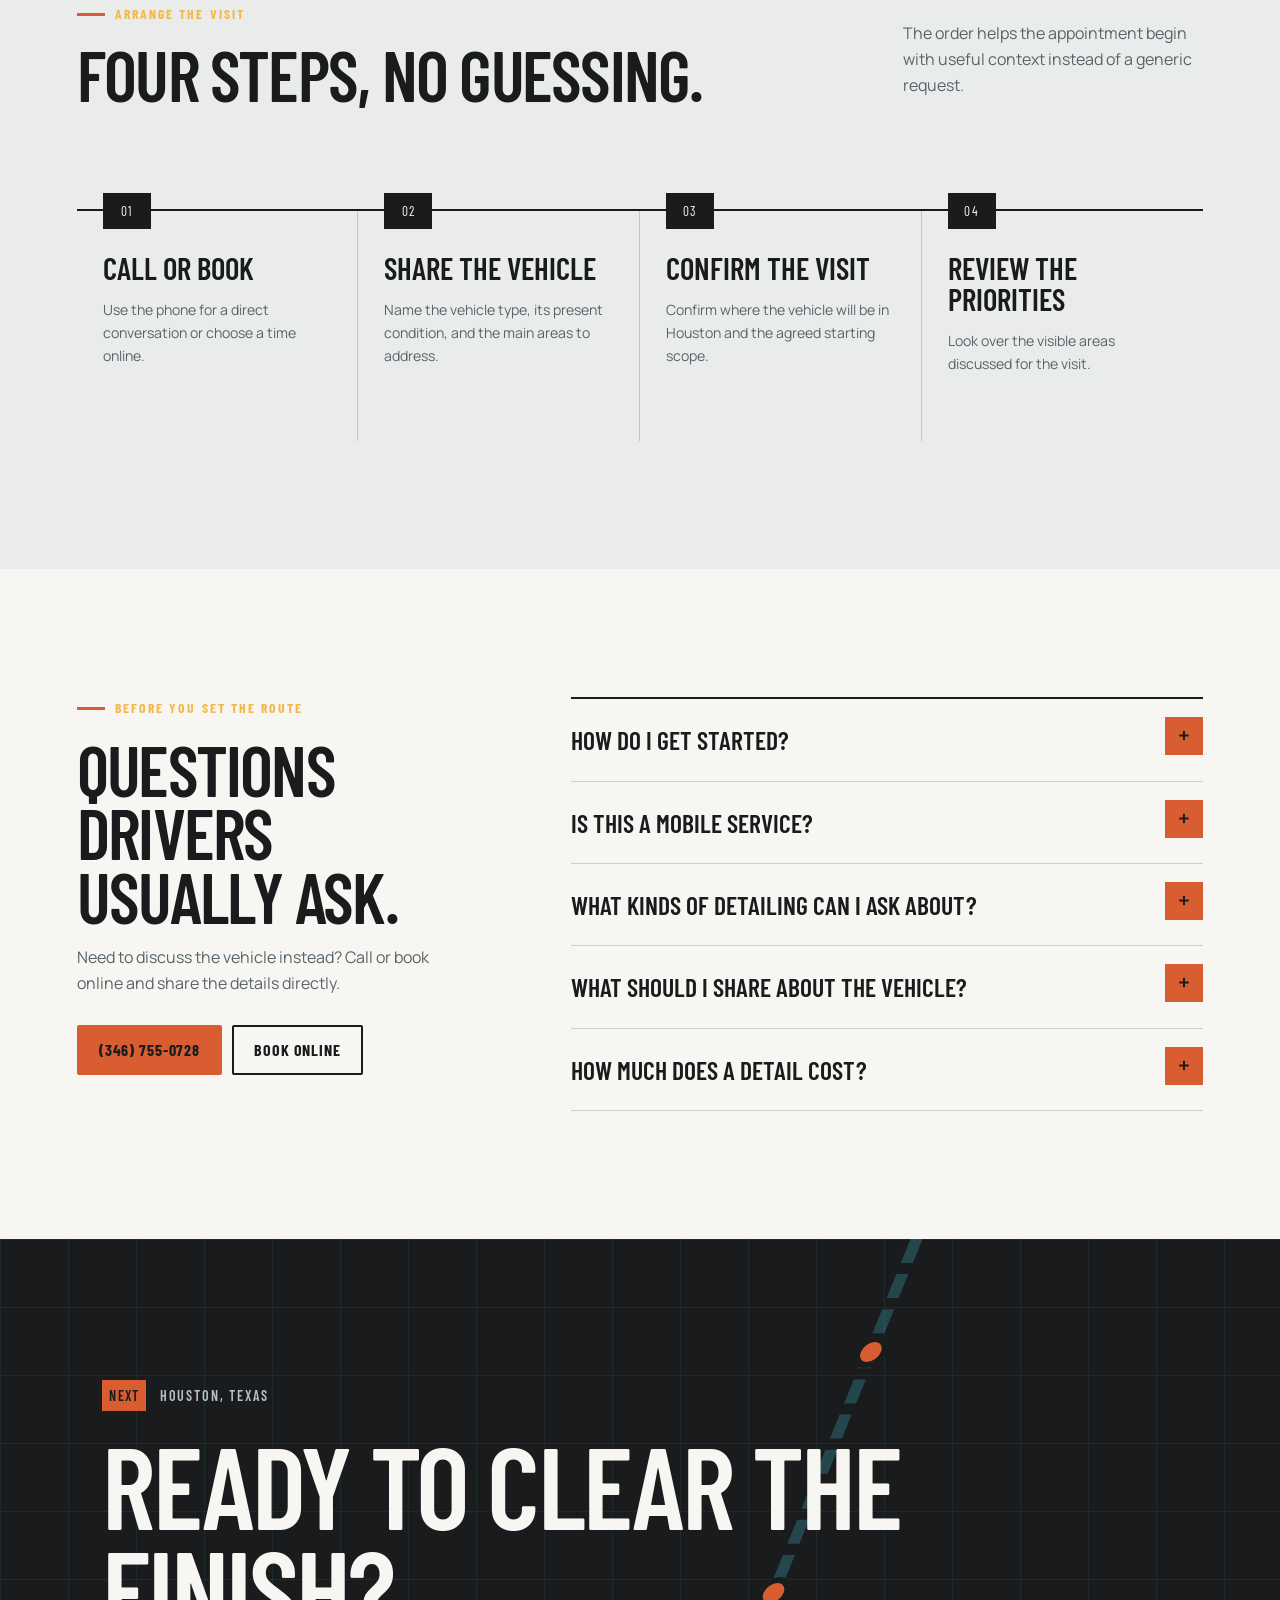
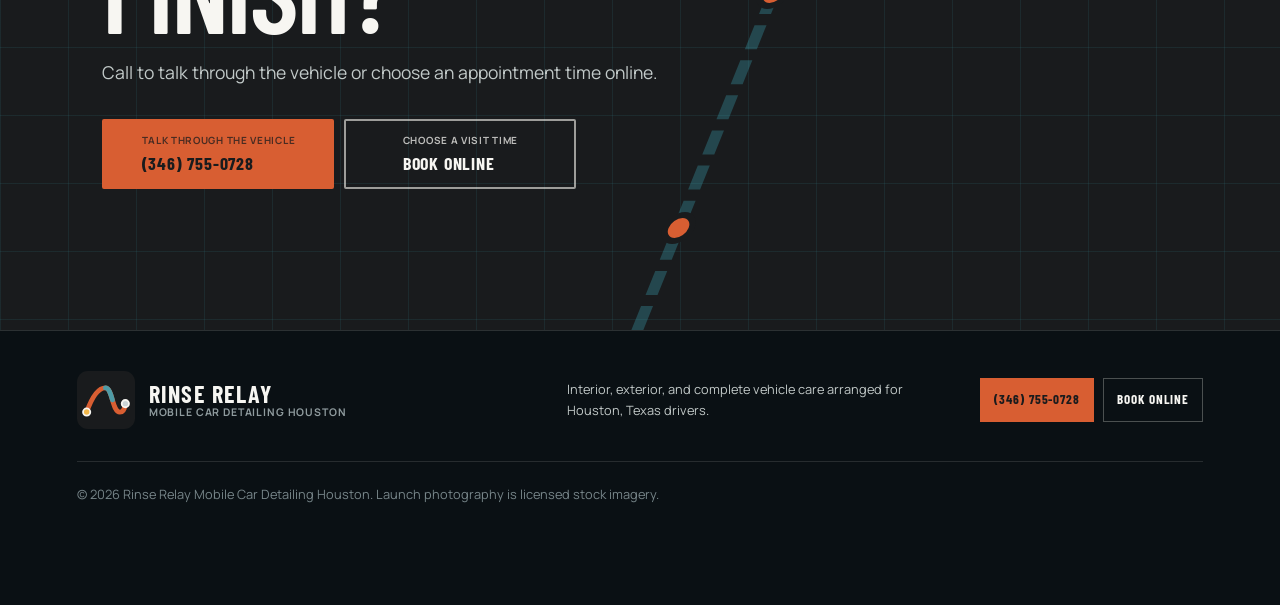
==== commit 91cf4f36: "fix: sync GMB identity and pricing" ====
--- a/index.html
+++ b/index.html
@@ -3,7 +3,7 @@
 <head>
   <meta charset="utf-8">
   <meta name="viewport" content="width=device-width, initial-scale=1">
-  <title>Rinse Relay Mobile Car Detailing Houston, TX</title>
+  <title>Rinse Relay Mobile Car Detailing Houston | Call or Book Online</title>
   <meta name="description" content="Mobile car detailing in Houston, Texas for interior, exterior, and complete vehicle care. Call Rinse Relay or book an appointment online.">
   <meta name="theme-color" content="#191b1d">
   <meta property="og:title" content="Rinse Relay Mobile Car Detailing Houston">
@@ -19,88 +19,97 @@
   <link rel="preload" href="/assets/hero-route.jpg" as="image">
   <link rel="stylesheet" href="/styles.css">
   <script type="application/ld+json">
-  {
-    "@context": "https://schema.org",
-    "@type": "LocalBusiness",
-    "name": "Rinse Relay Mobile Car Detailing Houston",
-    "url": "https://rinserelay.shop/",
-    "description": "Mobile car detailing in Houston, Texas with interior, exterior, and complete vehicle care appointments.",
-    "areaServed": {
-      "@type": "City",
-      "name": "Houston",
-      "containedInPlace": {
-        "@type": "State",
-        "name": "Texas"
-      }
-    },
-    "hasOfferCatalog": {
-      "@type": "OfferCatalog",
-      "name": "Car detailing services",
-      "itemListElement": [
-        {
-          "@type": "Offer",
-          "itemOffered": {
-            "@type": "Service",
-            "name": "Interior car detailing"
+      {
+        "@context": "https://schema.org",
+        "@type": "LocalBusiness",
+        "name": "Rinse Relay Mobile Car Detailing Houston",
+        "url": "https://rinserelay.shop/",
+        "telephone": "+1 346-755-0728",
+        "address": {
+          "@type": "PostalAddress",
+          "streetAddress": "14100 Spring Cypress Rd #100",
+          "addressLocality": "Cypress",
+          "addressRegion": "TX",
+          "postalCode": "77429",
+          "addressCountry": "US"
+        },
+        "description": "Mobile car detailing in Houston, Texas with interior, exterior, and complete vehicle care appointments.",
+        "areaServed": {
+          "@type": "City",
+          "name": "Houston",
+          "containedInPlace": {
+            "@type": "State",
+            "name": "Texas"
           }
         },
-        {
-          "@type": "Offer",
-          "itemOffered": {
-            "@type": "Service",
-            "name": "Exterior car detailing"
+        "hasOfferCatalog": {
+          "@type": "OfferCatalog",
+          "name": "Car detailing services",
+          "itemListElement": [
+            {
+              "@type": "Offer",
+              "itemOffered": {
+                "@type": "Service",
+                "name": "Interior car detailing"
+              }
+            },
+            {
+              "@type": "Offer",
+              "itemOffered": {
+                "@type": "Service",
+                "name": "Exterior car detailing"
+              }
+            },
+            {
+              "@type": "Offer",
+              "itemOffered": {
+                "@type": "Service",
+                "name": "Complete car detailing"
+              }
+            }
+          ]
+        },
+        "priceRange": "$200-$250",
+        "makesOffer": [
+          {
+            "@type": "Offer",
+            "name": "Basic Detail",
+            "price": "200",
+            "priceCurrency": "USD",
+            "availability": "https://schema.org/InStock",
+            "itemOffered": {
+              "@type": "Service",
+              "name": "Basic Detail",
+              "description": "Interior essentials: complete interior wipe down, triple-stage vacuuming, and mat cleaning and refresh."
+            }
+          },
+          {
+            "@type": "Offer",
+            "name": "Premium Detail",
+            "price": "250",
+            "priceCurrency": "USD",
+            "availability": "https://schema.org/InStock",
+            "itemOffered": {
+              "@type": "Service",
+              "name": "Premium Detail",
+              "description": "The full interior restoration, including complete interior shampoo, deep steam cleaning, fabric and carpet extraction, and leather conditioning."
+            }
+          },
+          {
+            "@type": "Offer",
+            "name": "Exterior Wash",
+            "price": "50",
+            "priceCurrency": "USD",
+            "availability": "https://schema.org/InStock",
+            "itemOffered": {
+              "@type": "Service",
+              "name": "Exterior Wash",
+              "description": "Add-on exterior wash: hand wash, rim detailing, tire deep clean and shine, door jamb cleaning, and spot-free hand dry."
+            }
           }
-        },
-        {
-          "@type": "Offer",
-          "itemOffered": {
-            "@type": "Service",
-            "name": "Complete car detailing"
-          }
-        }
-      ]
-    },
-    "priceRange": "$200-$250",
-    "makesOffer": [
-      {
-        "@type": "Offer",
-        "name": "Basic Detail",
-        "price": "200",
-        "priceCurrency": "USD",
-        "availability": "https://schema.org/InStock",
-        "itemOffered": {
-          "@type": "Service",
-          "name": "Basic Detail",
-          "description": "Interior essentials: complete interior wipe down, triple-stage vacuuming, and mat cleaning and refresh."
-        }
-      },
-      {
-        "@type": "Offer",
-        "name": "Premium Detail",
-        "price": "250",
-        "priceCurrency": "USD",
-        "availability": "https://schema.org/InStock",
-        "itemOffered": {
-          "@type": "Service",
-          "name": "Premium Detail",
-          "description": "The full interior restoration, including complete interior shampoo, deep steam cleaning, fabric and carpet extraction, and leather conditioning."
-        }
-      },
-      {
-        "@type": "Offer",
-        "name": "Exterior Wash",
-        "price": "50",
-        "priceCurrency": "USD",
-        "availability": "https://schema.org/InStock",
-        "itemOffered": {
-          "@type": "Service",
-          "name": "Exterior Wash",
-          "description": "Add-on exterior wash: hand wash, rim detailing, tire deep clean and shine, door jamb cleaning, and spot-free hand dry."
-        }
+        ]
       }
-    ]
-  }
-  </script>
+    </script>
 </head>
 <body>
   <a class="skip-link" href="#main">Skip to content</a>
@@ -125,7 +134,7 @@
       <a href="#priorities">Priorities</a>
       <a href="#questions">Questions</a>
       <div class="nav-actions">
-        <a class="button button-call button-small" href="#contact" aria-disabled="true">Phone pending</a>
+        <a class="button button-call button-small" href="tel:+13467550728">(346) 755-0728</a>
         <a class="button button-book button-small" href="https://cal.com/sumitdatta/auto-detail-service">Book online</a>
       </div>
     </nav>
@@ -138,9 +147,9 @@
         <h1>One clean handoff. <em>Every surface moves forward.</em></h1>
         <p class="hero-lede">Houston roads leave a trace. Arrange focused interior, exterior, or complete car detailing around the vehicle you drive every day.</p>
         <div class="action-pair hero-actions">
-          <a class="button button-call button-large" href="#contact" aria-disabled="true">
+          <a class="button button-call button-large" href="tel:+13467550728">
             <span>Talk through the vehicle</span>
-            <strong>Phone pending</strong>
+            <strong>(346) 755-0728</strong>
           </a>
           <a class="button button-book button-large" href="https://cal.com/sumitdatta/auto-detail-service">
             <span>Choose a visit time</span>
@@ -310,7 +319,7 @@
         <p>Call for a direct conversation or choose an appointment time online.</p>
       </div>
       <div class="action-pair">
-        <a class="button button-call" href="#contact" aria-disabled="true">Phone pending</a>
+        <a class="button button-call" href="tel:+13467550728">(346) 755-0728</a>
         <a class="button button-book button-book-light" href="https://cal.com/sumitdatta/auto-detail-service">Book online</a>
       </div>
     </section>
@@ -403,14 +412,14 @@
         <h2 id="questions-title">Questions drivers usually ask.</h2>
         <p>Need to discuss the vehicle instead? Call or book online and share the details directly.</p>
         <div class="action-pair questions-actions">
-          <a class="button button-call" href="#contact" aria-disabled="true">Phone pending</a>
+          <a class="button button-call" href="tel:+13467550728">(346) 755-0728</a>
           <a class="button button-book button-book-dark" href="https://cal.com/sumitdatta/auto-detail-service">Book online</a>
         </div>
       </div>
       <div class="faq-list">
         <details>
           <summary>How do I get started?</summary>
-          <p>Phone pending or book online. Share the vehicle type, its condition, the areas that need attention, and where it will be in Houston.</p>
+          <p>Call (346) 755-0728 or book online. Share the vehicle type, its condition, the areas that need attention, and where it will be in Houston.</p>
         </details>
         <details>
           <summary>Is this a mobile service?</summary>
@@ -439,9 +448,9 @@
       <h2>Ready to clear the finish?</h2>
       <p>Call to talk through the vehicle or choose an appointment time online.</p>
       <div class="action-pair final-actions">
-        <a class="button button-call button-large" href="#contact" aria-disabled="true">
+        <a class="button button-call button-large" href="tel:+13467550728">
           <span>Talk through the vehicle</span>
-          <strong>Phone pending</strong>
+          <strong>(346) 755-0728</strong>
         </a>
         <a class="button button-book button-book-light button-large" href="https://cal.com/sumitdatta/auto-detail-service">
           <span>Choose a visit time</span>
@@ -458,14 +467,14 @@
     </div>
     <p>Interior, exterior, and complete vehicle care arranged for Houston, Texas drivers.</p>
     <div class="footer-actions">
-      <a href="#contact" aria-disabled="true">Phone pending</a>
+      <a href="tel:+13467550728">(346) 755-0728</a>
       <a href="https://cal.com/sumitdatta/auto-detail-service">Book online</a>
     </div>
     <p class="footer-fine">© <span data-year>2026</span> Rinse Relay Mobile Car Detailing Houston. Launch photography is licensed stock imagery.</p>
   </footer>
 
   <div class="mobile-action-bar" aria-label="Contact options">
-    <a href="#contact" aria-disabled="true"><span>Call</span><strong>Phone pending</strong></a>
+    <a href="tel:+13467550728"><span>Call</span><strong>(346) 755-0728</strong></a>
     <a href="https://cal.com/sumitdatta/auto-detail-service"><span>Schedule</span><strong>Book online</strong></a>
   </div>
 
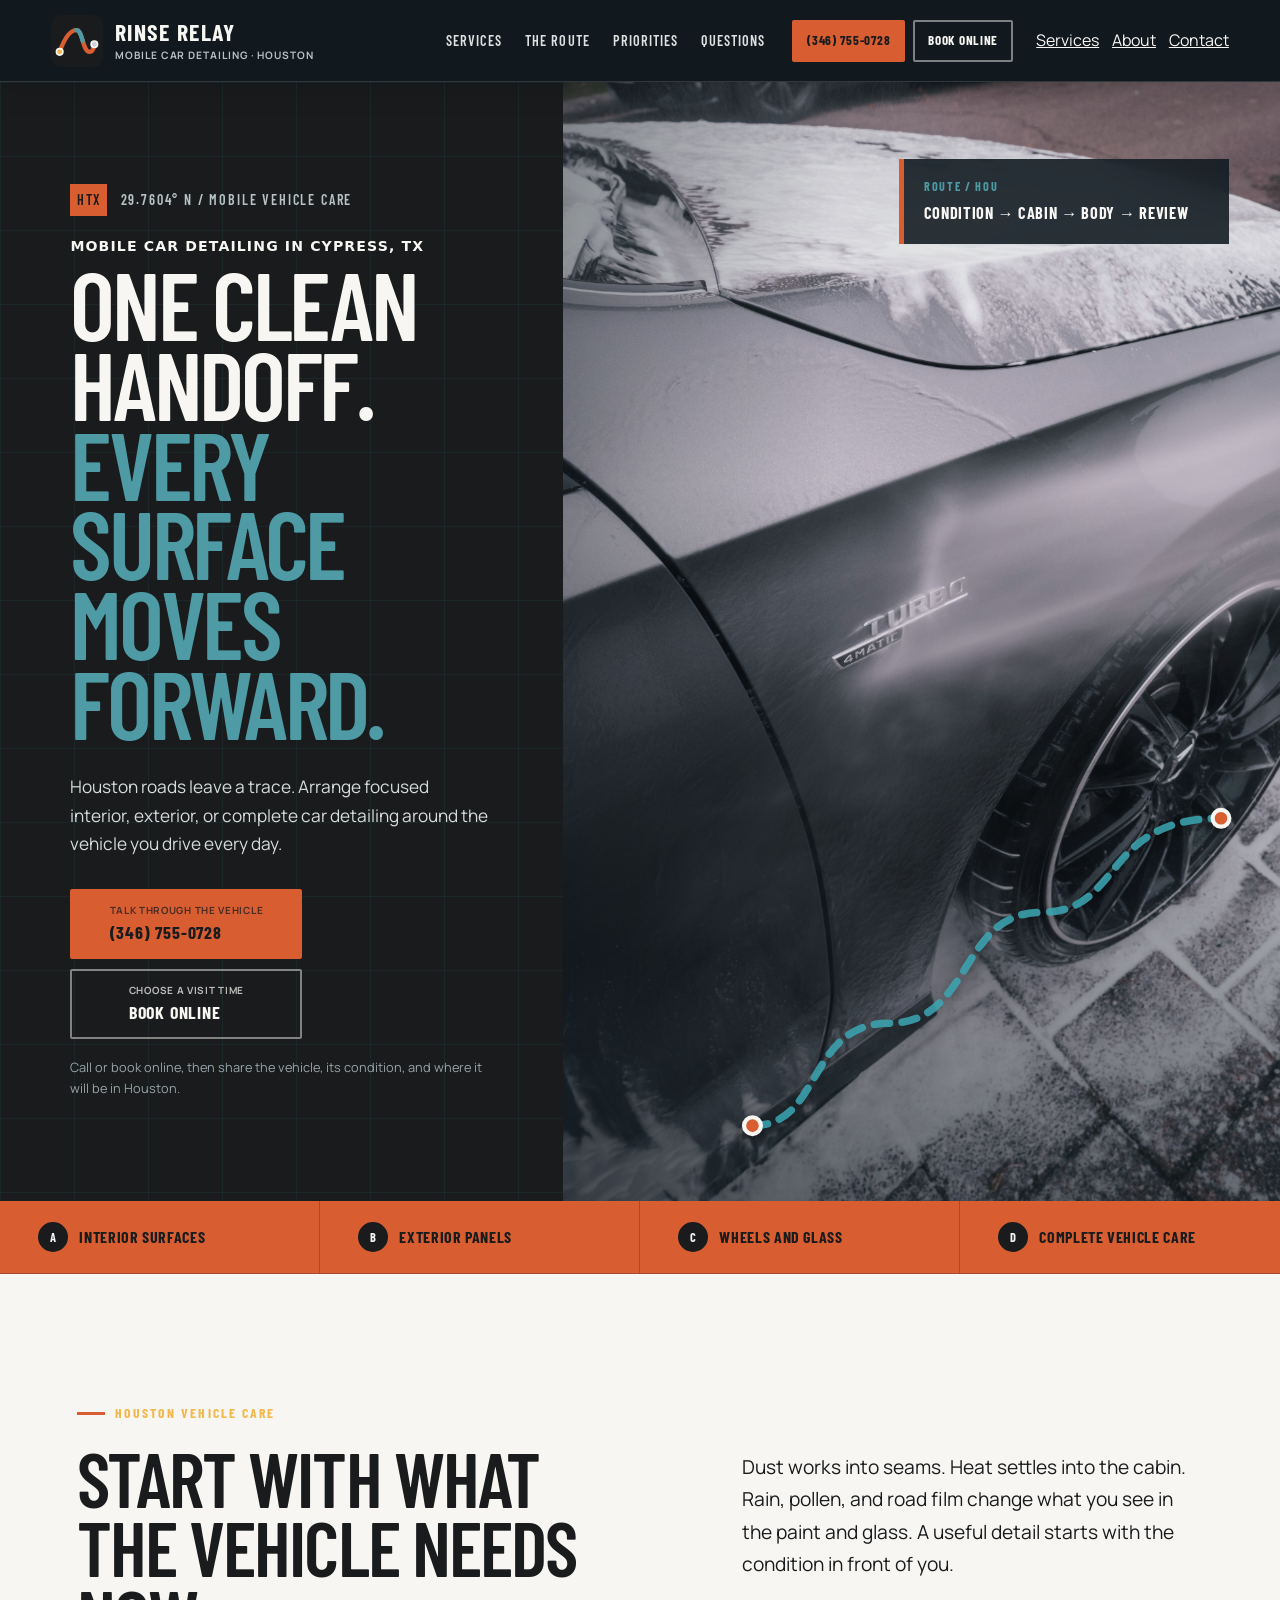
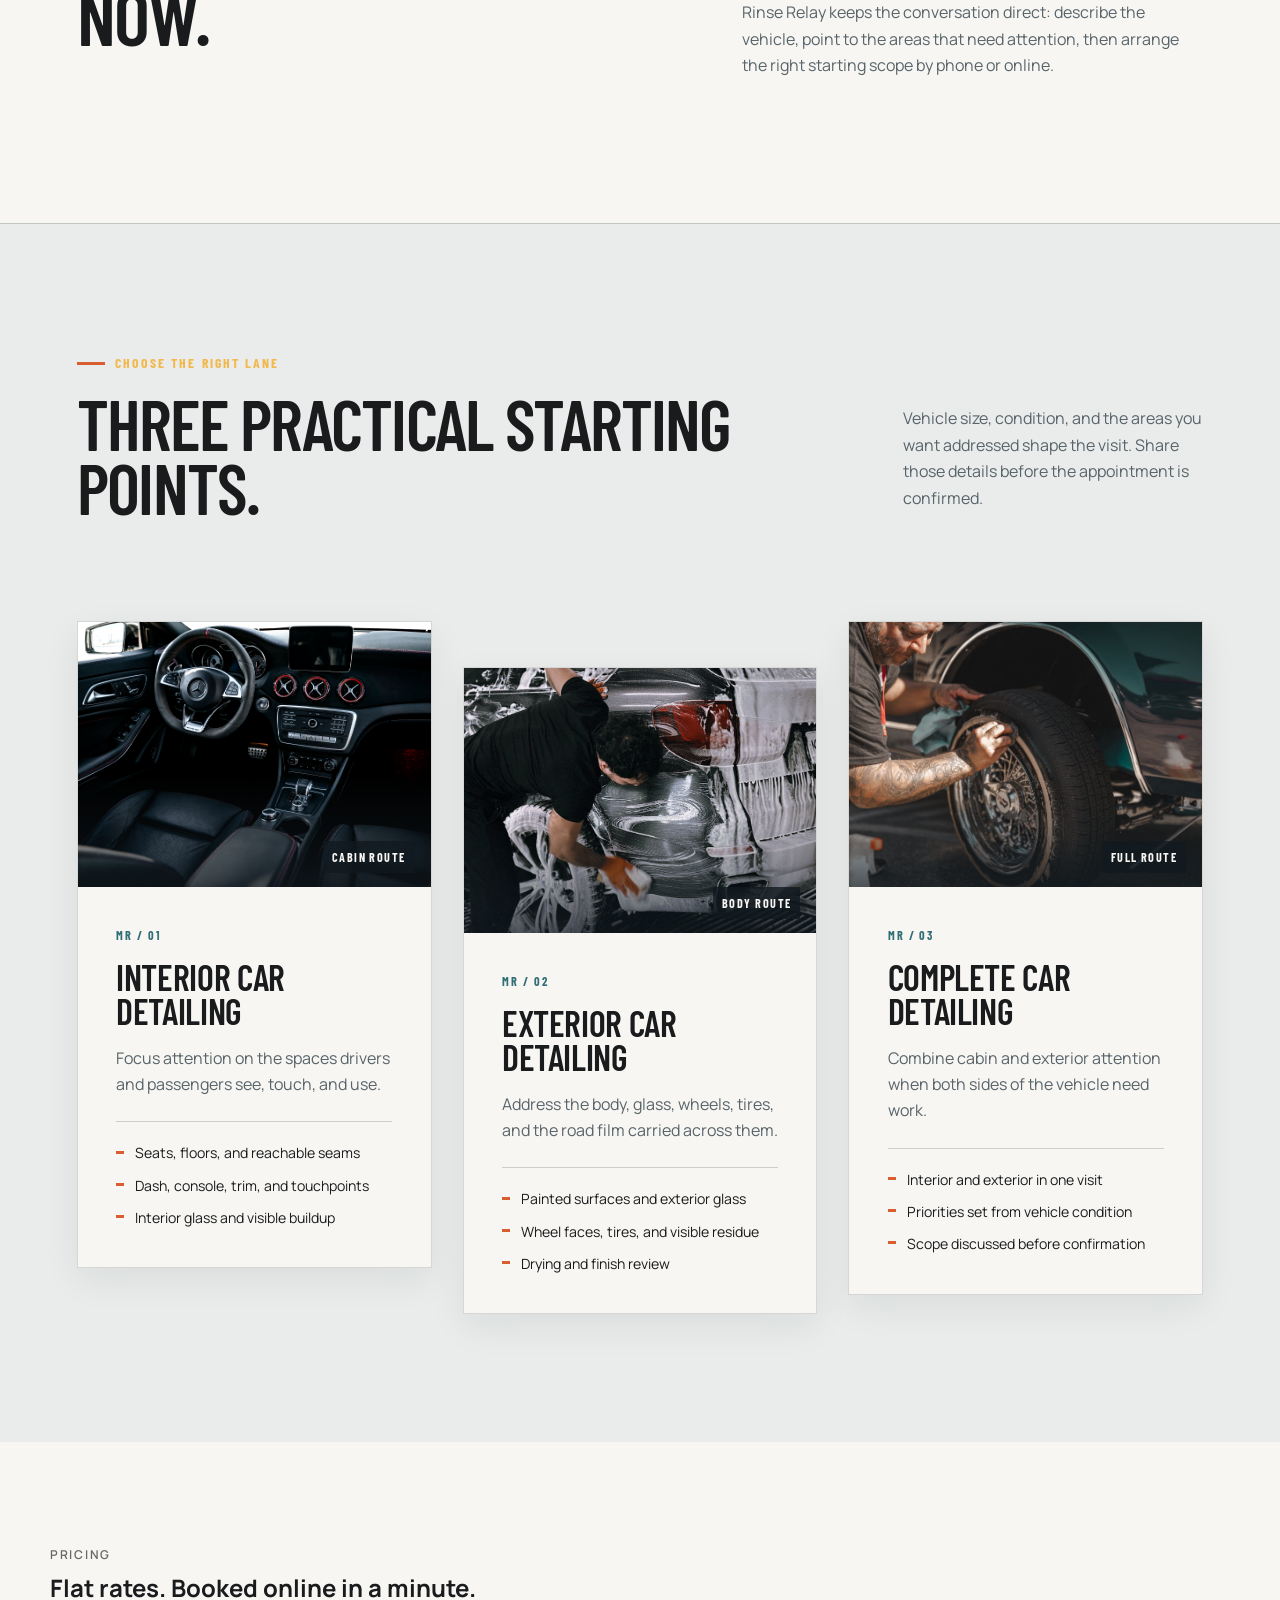
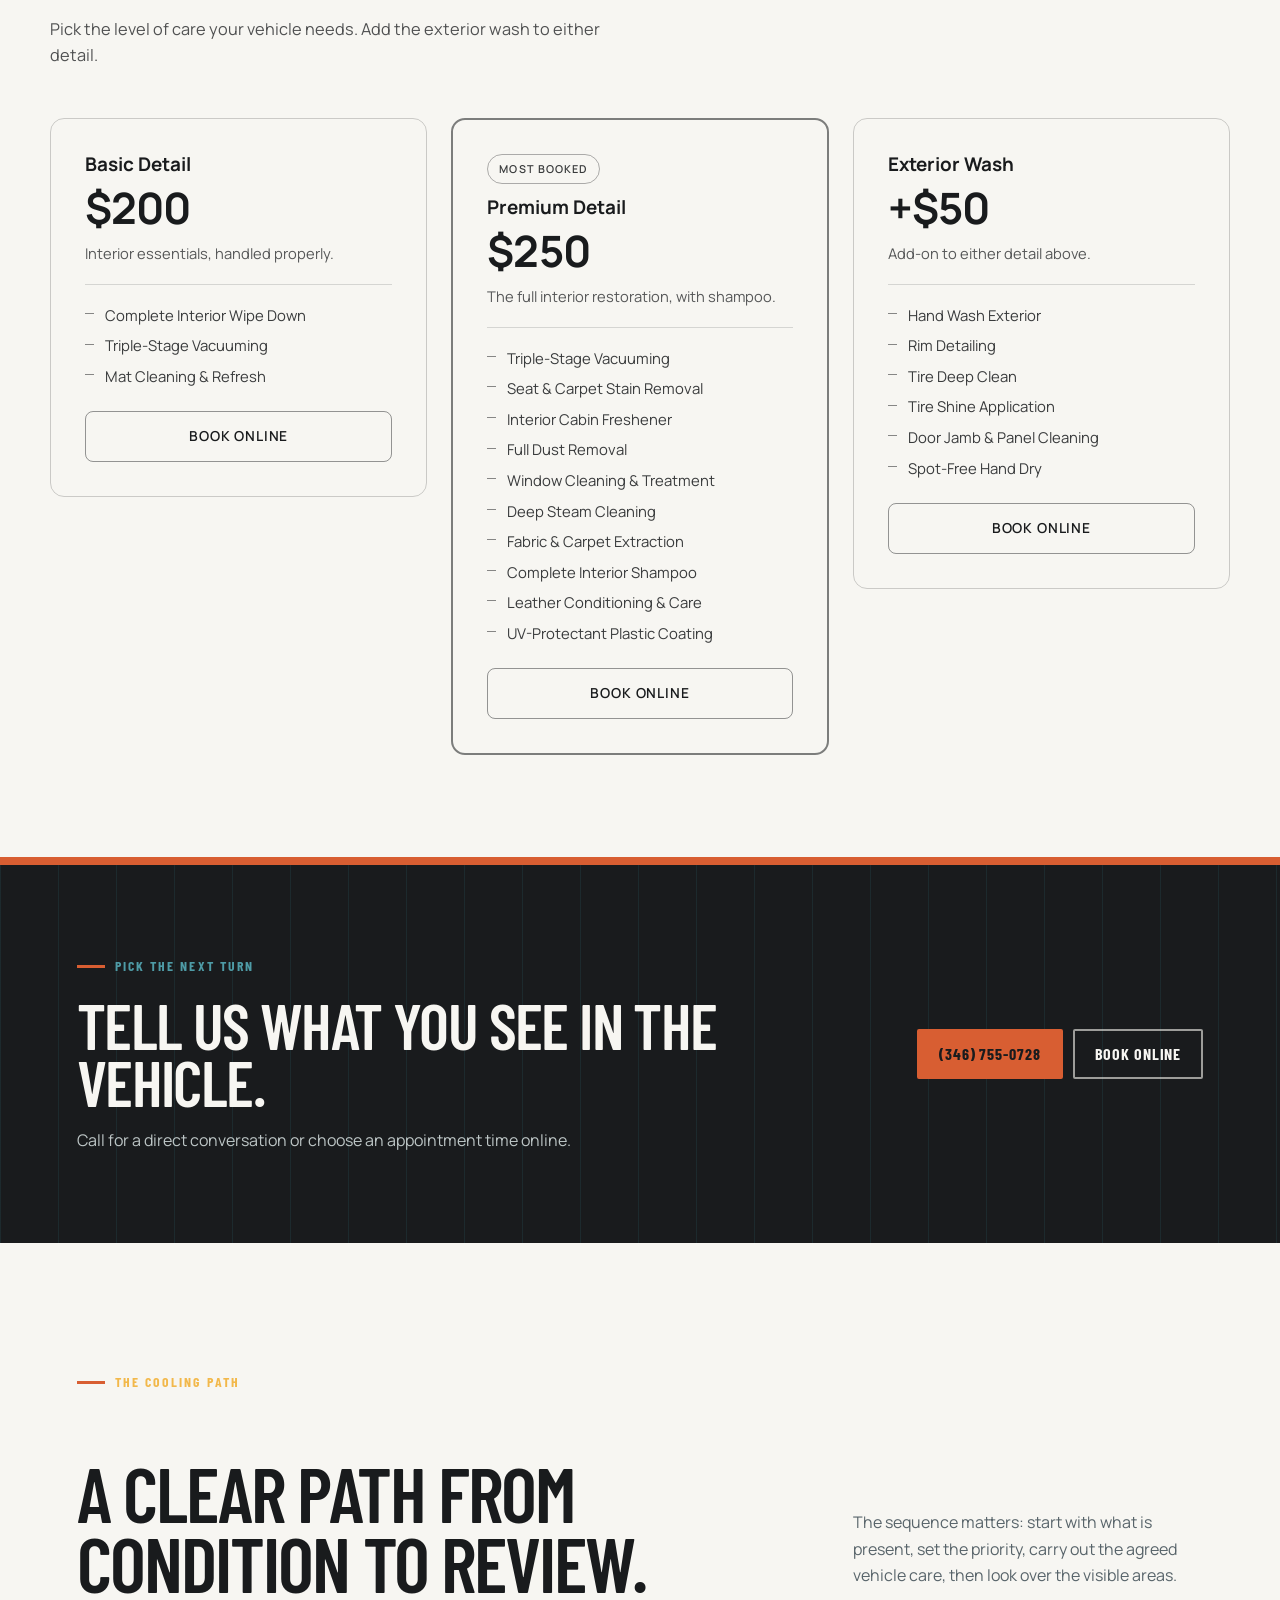
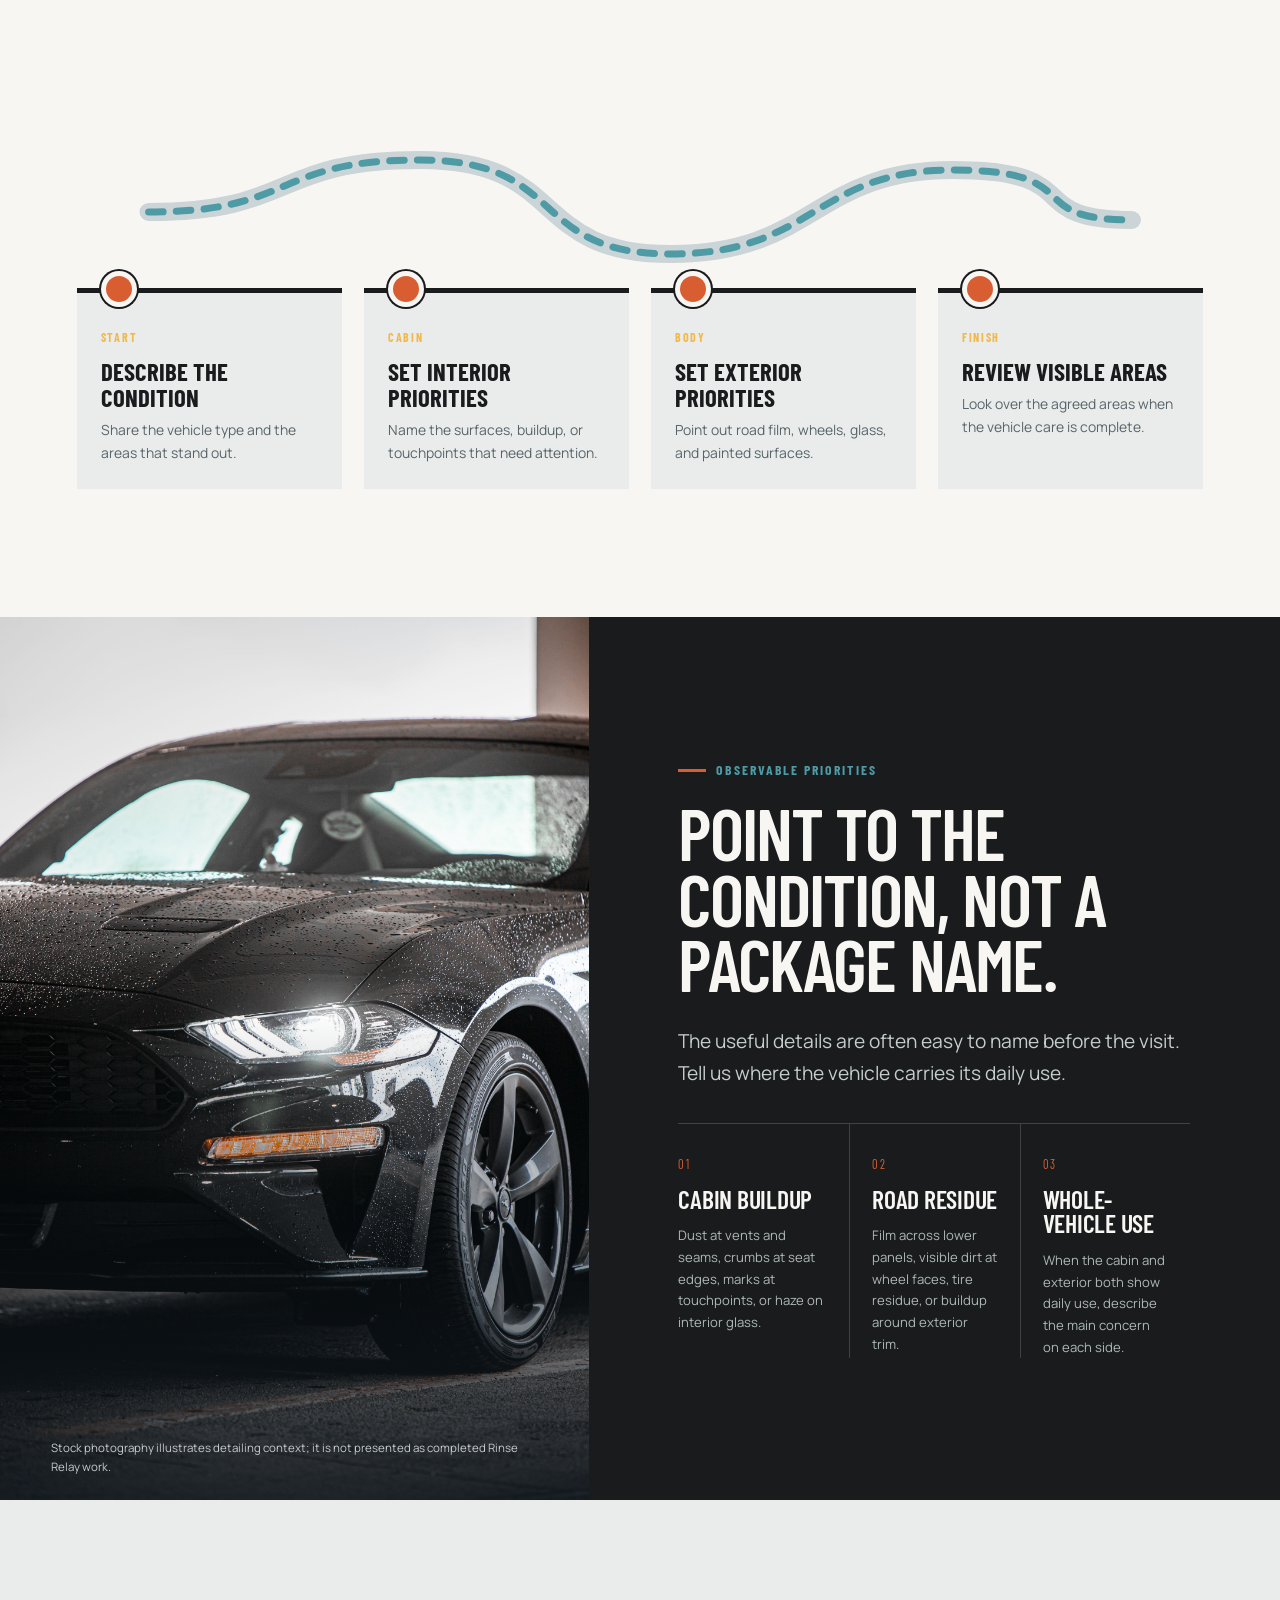
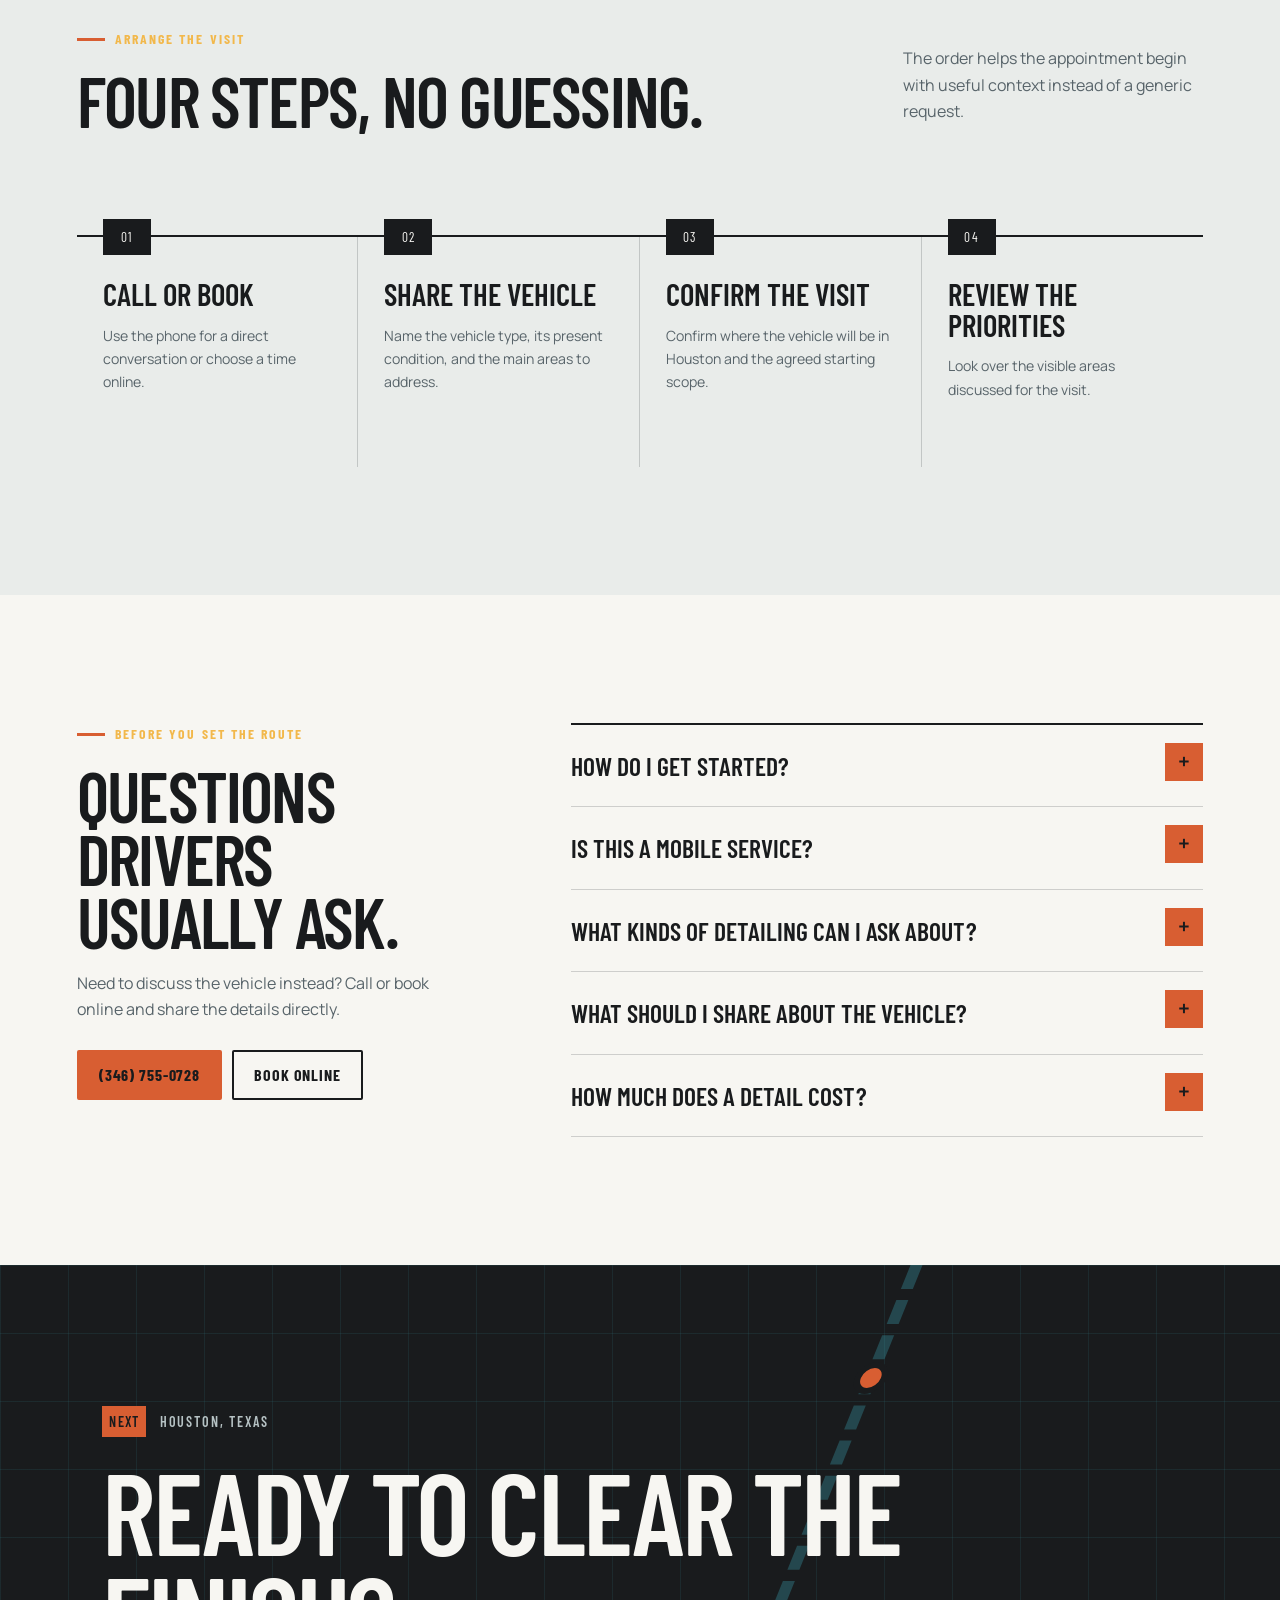
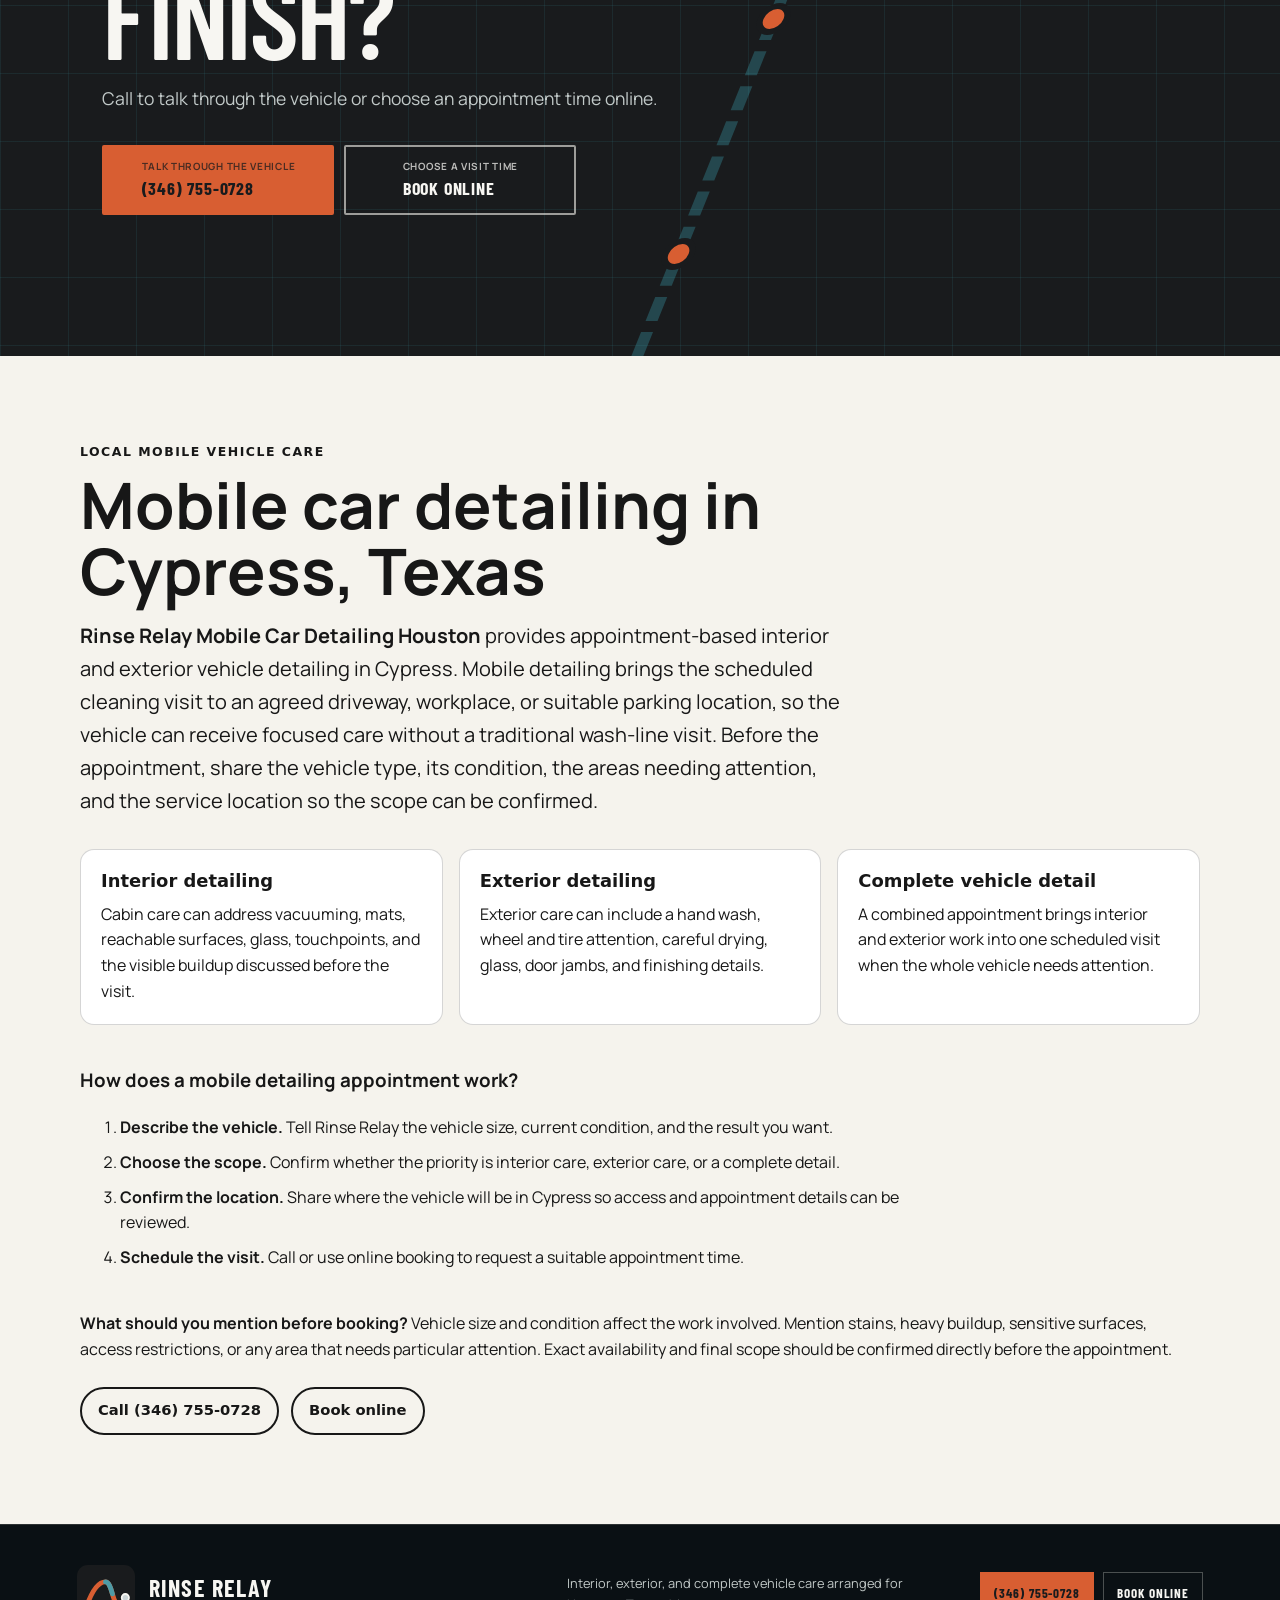
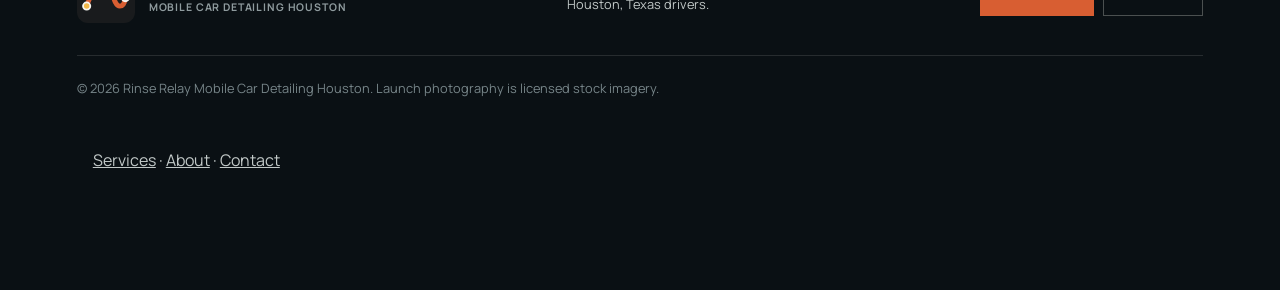
==== commit 27593cfd: "Sync live site and add Cloudflare Workers deploy config Co-Authored-By: Claude Opus 5.5 <noreply@ant" ====
--- a/index.html
+++ b/index.html
@@ -3,14 +3,8 @@
 <head>
   <meta charset="utf-8">
   <meta name="viewport" content="width=device-width, initial-scale=1">
-  <title>Rinse Relay Mobile Car Detailing Houston | Call or Book Online</title>
-  <meta name="description" content="Mobile car detailing in Houston, Texas for interior, exterior, and complete vehicle care. Call Rinse Relay or book an appointment online.">
+  <title>Mobile Car Detailing in Cypress, TX | Rinse Relay</title>
   <meta name="theme-color" content="#191b1d">
-  <meta property="og:title" content="Rinse Relay Mobile Car Detailing Houston">
-  <meta property="og:description" content="Call or book mobile car detailing for interior, exterior, and complete vehicle care in Houston, Texas.">
-  <meta property="og:type" content="website">
-  <meta property="og:url" content="https://rinserelay.shop/">
-  <meta property="og:image" content="https://rinserelay.shop/assets/hero-route.jpg">
   <link rel="canonical" href="https://rinserelay.shop/">
   <link rel="icon" href="/assets/favicon.svg" type="image/svg+xml">
   <link rel="preconnect" href="https://fonts.googleapis.com">
@@ -19,98 +13,179 @@
   <link rel="preload" href="/assets/hero-route.jpg" as="image">
   <link rel="stylesheet" href="/styles.css">
   <script type="application/ld+json">
+{
+  "@context": "https://schema.org",
+  "@type": "AutomotiveBusiness",
+  "name": "Rinse Relay Mobile Car Detailing Houston",
+  "url": "https://rinserelay.shop/",
+  "telephone": "+1 346-755-0728",
+  "address": {
+    "@type": "PostalAddress",
+    "streetAddress": "14100 Spring Cypress Rd #100",
+    "addressLocality": "Cypress",
+    "addressRegion": "TX",
+    "postalCode": "77429",
+    "addressCountry": "US"
+  },
+  "description": "Mobile car detailing in Houston, Texas with interior, exterior, and complete vehicle care appointments.",
+  "areaServed": {
+    "@type": "City",
+    "name": "Cypress",
+    "containedInPlace": {
+      "@type": "State",
+      "name": "Texas"
+    }
+  },
+  "hasOfferCatalog": {
+    "@type": "OfferCatalog",
+    "name": "Car detailing services",
+    "itemListElement": [
       {
-        "@context": "https://schema.org",
-        "@type": "LocalBusiness",
-        "name": "Rinse Relay Mobile Car Detailing Houston",
-        "url": "https://rinserelay.shop/",
-        "telephone": "+1 346-755-0728",
-        "address": {
-          "@type": "PostalAddress",
-          "streetAddress": "14100 Spring Cypress Rd #100",
-          "addressLocality": "Cypress",
-          "addressRegion": "TX",
-          "postalCode": "77429",
-          "addressCountry": "US"
-        },
-        "description": "Mobile car detailing in Houston, Texas with interior, exterior, and complete vehicle care appointments.",
-        "areaServed": {
-          "@type": "City",
-          "name": "Houston",
-          "containedInPlace": {
-            "@type": "State",
-            "name": "Texas"
-          }
-        },
-        "hasOfferCatalog": {
-          "@type": "OfferCatalog",
-          "name": "Car detailing services",
-          "itemListElement": [
-            {
-              "@type": "Offer",
-              "itemOffered": {
-                "@type": "Service",
-                "name": "Interior car detailing"
-              }
-            },
-            {
-              "@type": "Offer",
-              "itemOffered": {
-                "@type": "Service",
-                "name": "Exterior car detailing"
-              }
-            },
-            {
-              "@type": "Offer",
-              "itemOffered": {
-                "@type": "Service",
-                "name": "Complete car detailing"
-              }
-            }
-          ]
-        },
-        "priceRange": "$200-$250",
-        "makesOffer": [
-          {
-            "@type": "Offer",
-            "name": "Basic Detail",
-            "price": "200",
-            "priceCurrency": "USD",
-            "availability": "https://schema.org/InStock",
-            "itemOffered": {
-              "@type": "Service",
-              "name": "Basic Detail",
-              "description": "Interior essentials: complete interior wipe down, triple-stage vacuuming, and mat cleaning and refresh."
-            }
-          },
-          {
-            "@type": "Offer",
-            "name": "Premium Detail",
-            "price": "250",
-            "priceCurrency": "USD",
-            "availability": "https://schema.org/InStock",
-            "itemOffered": {
-              "@type": "Service",
-              "name": "Premium Detail",
-              "description": "The full interior restoration, including complete interior shampoo, deep steam cleaning, fabric and carpet extraction, and leather conditioning."
-            }
-          },
-          {
-            "@type": "Offer",
-            "name": "Exterior Wash",
-            "price": "50",
-            "priceCurrency": "USD",
-            "availability": "https://schema.org/InStock",
-            "itemOffered": {
-              "@type": "Service",
-              "name": "Exterior Wash",
-              "description": "Add-on exterior wash: hand wash, rim detailing, tire deep clean and shine, door jamb cleaning, and spot-free hand dry."
-            }
-          }
-        ]
+        "@type": "Offer",
+        "itemOffered": {
+          "@type": "Service",
+          "name": "Interior car detailing"
+        }
+      },
+      {
+        "@type": "Offer",
+        "itemOffered": {
+          "@type": "Service",
+          "name": "Exterior car detailing"
+        }
+      },
+      {
+        "@type": "Offer",
+        "itemOffered": {
+          "@type": "Service",
+          "name": "Complete car detailing"
+        }
       }
+    ]
+  },
+  "priceRange": "$200-$250",
+  "makesOffer": [
+    {
+      "@type": "Offer",
+      "name": "Basic Detail",
+      "price": "200",
+      "priceCurrency": "USD",
+      "availability": "https://schema.org/InStock",
+      "itemOffered": {
+        "@type": "Service",
+        "name": "Basic Detail",
+        "description": "Interior essentials: complete interior wipe down, triple-stage vacuuming, and mat cleaning and refresh."
+      }
+    },
+    {
+      "@type": "Offer",
+      "name": "Premium Detail",
+      "price": "250",
+      "priceCurrency": "USD",
+      "availability": "https://schema.org/InStock",
+      "itemOffered": {
+        "@type": "Service",
+        "name": "Premium Detail",
+        "description": "The full interior restoration, including complete interior shampoo, deep steam cleaning, fabric and carpet extraction, and leather conditioning."
+      }
+    },
+    {
+      "@type": "Offer",
+      "name": "Exterior Wash",
+      "price": "50",
+      "priceCurrency": "USD",
+      "availability": "https://schema.org/InStock",
+      "itemOffered": {
+        "@type": "Service",
+        "name": "Exterior Wash",
+        "description": "Add-on exterior wash: hand wash, rim detailing, tire deep clean and shine, door jamb cleaning, and spot-free hand dry."
+      }
+    }
+  ],
+  "@id": "https://rinserelay.shop/#business",
+  "geo": {
+    "@type": "GeoCoordinates",
+    "latitude": 30.003084115309,
+    "longitude": -95.637039608882
+  },
+  "image": "https://rinserelay.shop/assets/hero-route.jpg",
+  "contactPoint": {
+    "@type": "ContactPoint",
+    "telephone": "+1 346-755-0728",
+    "contactType": "customer service",
+    "areaServed": "US-TX",
+    "availableLanguage": "English"
+  }
+}
     </script>
-</head>
+<!-- SEO-GEO:START -->
+  <meta name="description" content="Mobile car detailing in Cypress, TX from Rinse Relay, with interior cleaning, exterior hand washing, and complete details. Call or book online.">
+  <meta name="robots" content="index, follow, max-image-preview:large, max-snippet:-1, max-video-preview:-1">
+  <meta property="og:locale" content="en_US">
+  <meta property="og:type" content="website">
+  <meta property="og:site_name" content="Rinse Relay">
+  <meta property="og:title" content="Mobile Car Detailing in Cypress, TX | Rinse Relay">
+  <meta property="og:description" content="Mobile car detailing in Cypress, TX from Rinse Relay, with interior cleaning, exterior hand washing, and complete details. Call or book online.">
+  <meta property="og:url" content="https://rinserelay.shop/">
+  <meta property="og:image" content="https://rinserelay.shop/assets/hero-route.jpg">
+  <meta name="twitter:image" content="https://rinserelay.shop/assets/hero-route.jpg">
+  <meta name="twitter:card" content="summary_large_image">
+  <meta name="twitter:title" content="Mobile Car Detailing in Cypress, TX | Rinse Relay">
+  <meta name="twitter:description" content="Mobile car detailing in Cypress, TX from Rinse Relay, with interior cleaning, exterior hand washing, and complete details. Call or book online.">
+  <style id="seo-geo-styles">
+    .seo-local-intent { display:block; margin:0 0 .55rem; font:700 clamp(.78rem,1.1vw,.95rem)/1.2 system-ui,sans-serif; letter-spacing:.08em; text-transform:uppercase; }
+    .seo-geo-section { background:#f5f3ed; color:#171717; padding:clamp(3.5rem,7vw,6.5rem) clamp(1.25rem,5vw,5rem); }
+    .seo-geo-inner { width:min(1120px,100%); margin:0 auto; }
+    .seo-geo-kicker { margin:0 0 .75rem; font:700 .78rem/1.2 system-ui,sans-serif; letter-spacing:.12em; text-transform:uppercase; }
+    .seo-geo-section h2 { max-width:22ch; margin:0 0 1rem; color:inherit; font-size:clamp(2rem,5vw,4rem); line-height:1.02; }
+    .seo-geo-answer { max-width:760px; margin:0 0 2rem; font-size:clamp(1.05rem,2vw,1.25rem); line-height:1.65; }
+    .seo-geo-grid { display:grid; grid-template-columns:repeat(3,minmax(0,1fr)); gap:1rem; margin:2rem 0; }
+    .seo-geo-card { border:1px solid rgba(23,23,23,.18); border-radius:14px; padding:1.25rem; background:#fff; }
+    .seo-geo-card h3 { margin:0 0 .6rem; color:inherit; font:700 1.12rem/1.25 system-ui,sans-serif; }
+    .seo-geo-card p { margin:0; line-height:1.6; }
+    .seo-geo-steps { max-width:820px; margin:2.5rem 0; }
+    .seo-geo-steps li { margin:.65rem 0; line-height:1.55; }
+    .seo-geo-actions { display:flex; flex-wrap:wrap; gap:.75rem; margin-top:1.5rem; }
+    .seo-geo-action { display:inline-flex; align-items:center; min-height:48px; padding:.75rem 1rem; border:2px solid currentColor; border-radius:999px; color:inherit; font:700 .92rem/1 system-ui,sans-serif; text-decoration:none; }
+    @media (max-width:760px) { .seo-geo-grid { grid-template-columns:1fr; } }
+  </style>
+<!-- SEO-GEO:END -->
+  <script id="seo-geo-entity-schema" type="application/ld+json">
+{
+  "@context": "https://schema.org",
+  "@graph": [
+    {
+      "@type": "WebSite",
+      "@id": "https://rinserelay.shop/#website",
+      "url": "https://rinserelay.shop/",
+      "name": "Rinse Relay Mobile Car Detailing Houston",
+      "inLanguage": "en-US",
+      "publisher": {
+        "@id": "https://rinserelay.shop/#business"
+      }
+    },
+    {
+      "@type": "Service",
+      "@id": "https://rinserelay.shop/#mobile-car-detailing",
+      "name": "Mobile Car Detailing in Cypress, Texas",
+      "serviceType": "Mobile car detailing",
+      "provider": {
+        "@id": "https://rinserelay.shop/#business"
+      },
+      "areaServed": {
+        "@type": "City",
+        "name": "Cypress",
+        "containedInPlace": {
+          "@type": "State",
+          "name": "Texas"
+        }
+      },
+      "url": "https://rinserelay.shop/#services"
+    }
+  ]
+}
+  </script>
+<style id="SEO-NEXT-NAV-CSS">.seo-next-nav{display:flex;gap:.8rem;flex-wrap:wrap}.seo-next-footer-nav{padding:1rem}.seo-next-footer-nav a{color:inherit}</style></head>
 <body>
   <a class="skip-link" href="#main">Skip to content</a>
 
@@ -137,14 +212,14 @@
         <a class="button button-call button-small" href="tel:+13467550728">(346) 755-0728</a>
         <a class="button button-book button-small" href="https://cal.com/sumitdatta/auto-detail-service">Book online</a>
       </div>
-    </nav>
+    <!-- SEO-NEXT-NAV:START --><div class="seo-next-nav" aria-label="Expanded site pages"><a href="/services/">Services</a><a href="/about/">About</a><a href="/contact/">Contact</a></div><!-- SEO-NEXT-NAV:END --></nav>
   </header>
 
   <main id="main">
     <section class="hero" id="top">
       <div class="hero-copy">
         <p class="coordinate"><span>HTX</span> 29.7604° N / Mobile vehicle care</p>
-        <h1>One clean handoff. <em>Every surface moves forward.</em></h1>
+        <h1><span class="seo-local-intent" data-seo-local-intent>Mobile Car Detailing in Cypress, TX</span>One clean handoff. <em>Every surface moves forward.</em></h1>
         <p class="hero-lede">Houston roads leave a trace. Arrange focused interior, exterior, or complete car detailing around the vehicle you drive every day.</p>
         <div class="action-pair hero-actions">
           <a class="button button-call button-large" href="tel:+13467550728">
@@ -458,6 +533,46 @@
         </a>
       </div>
     </section>
+  <!-- SEO-GEO-LOCAL:START -->
+    <section class="seo-geo-section" id="local-detailing" aria-labelledby="local-detailing-title">
+      <div class="seo-geo-inner">
+        <p class="seo-geo-kicker">Local mobile vehicle care</p>
+        <h2 id="local-detailing-title">Mobile car detailing in Cypress, Texas</h2>
+        <p class="seo-geo-answer"><strong>Rinse Relay Mobile Car Detailing Houston</strong> provides appointment-based interior and exterior vehicle detailing in Cypress. Mobile detailing brings the scheduled cleaning visit to an agreed driveway, workplace, or suitable parking location, so the vehicle can receive focused care without a traditional wash-line visit. Before the appointment, share the vehicle type, its condition, the areas needing attention, and the service location so the scope can be confirmed.</p>
+
+        <div class="seo-geo-grid" aria-label="Available detailing options">
+          <article class="seo-geo-card">
+            <h3>Interior detailing</h3>
+            <p>Cabin care can address vacuuming, mats, reachable surfaces, glass, touchpoints, and the visible buildup discussed before the visit.</p>
+          </article>
+          <article class="seo-geo-card">
+            <h3>Exterior detailing</h3>
+            <p>Exterior care can include a hand wash, wheel and tire attention, careful drying, glass, door jambs, and finishing details.</p>
+          </article>
+          <article class="seo-geo-card">
+            <h3>Complete vehicle detail</h3>
+            <p>A combined appointment brings interior and exterior work into one scheduled visit when the whole vehicle needs attention.</p>
+          </article>
+        </div>
+
+        <div class="seo-geo-steps">
+          <h3>How does a mobile detailing appointment work?</h3>
+          <ol>
+            <li><strong>Describe the vehicle.</strong> Tell Rinse Relay the vehicle size, current condition, and the result you want.</li>
+            <li><strong>Choose the scope.</strong> Confirm whether the priority is interior care, exterior care, or a complete detail.</li>
+            <li><strong>Confirm the location.</strong> Share where the vehicle will be in Cypress so access and appointment details can be reviewed.</li>
+            <li><strong>Schedule the visit.</strong> Call or use online booking to request a suitable appointment time.</li>
+          </ol>
+        </div>
+
+        <p><strong>What should you mention before booking?</strong> Vehicle size and condition affect the work involved. Mention stains, heavy buildup, sensitive surfaces, access restrictions, or any area that needs particular attention. Exact availability and final scope should be confirmed directly before the appointment.</p>
+        <div class="seo-geo-actions">
+          <a class="seo-geo-action" href="tel:+13467550728">Call (346) 755-0728</a>
+          <a class="seo-geo-action" href="https://cal.com/sumitdatta/auto-detail-service" target="_blank" rel="noopener">Book online</a>
+        </div>
+      </div>
+    </section>
+<!-- SEO-GEO-LOCAL:END -->
   </main>
 
   <footer class="site-footer">
@@ -471,7 +586,7 @@
       <a href="https://cal.com/sumitdatta/auto-detail-service">Book online</a>
     </div>
     <p class="footer-fine">© <span data-year>2026</span> Rinse Relay Mobile Car Detailing Houston. Launch photography is licensed stock imagery.</p>
-  </footer>
+  <!-- SEO-NEXT-NAV:START --><nav class="seo-next-footer-nav" aria-label="Expanded footer navigation"><a href="/services/">Services</a> · <a href="/about/">About</a> · <a href="/contact/">Contact</a></nav><!-- SEO-NEXT-NAV:END --></footer>
 
   <div class="mobile-action-bar" aria-label="Contact options">
     <a href="tel:+13467550728"><span>Call</span><strong>(346) 755-0728</strong></a>
